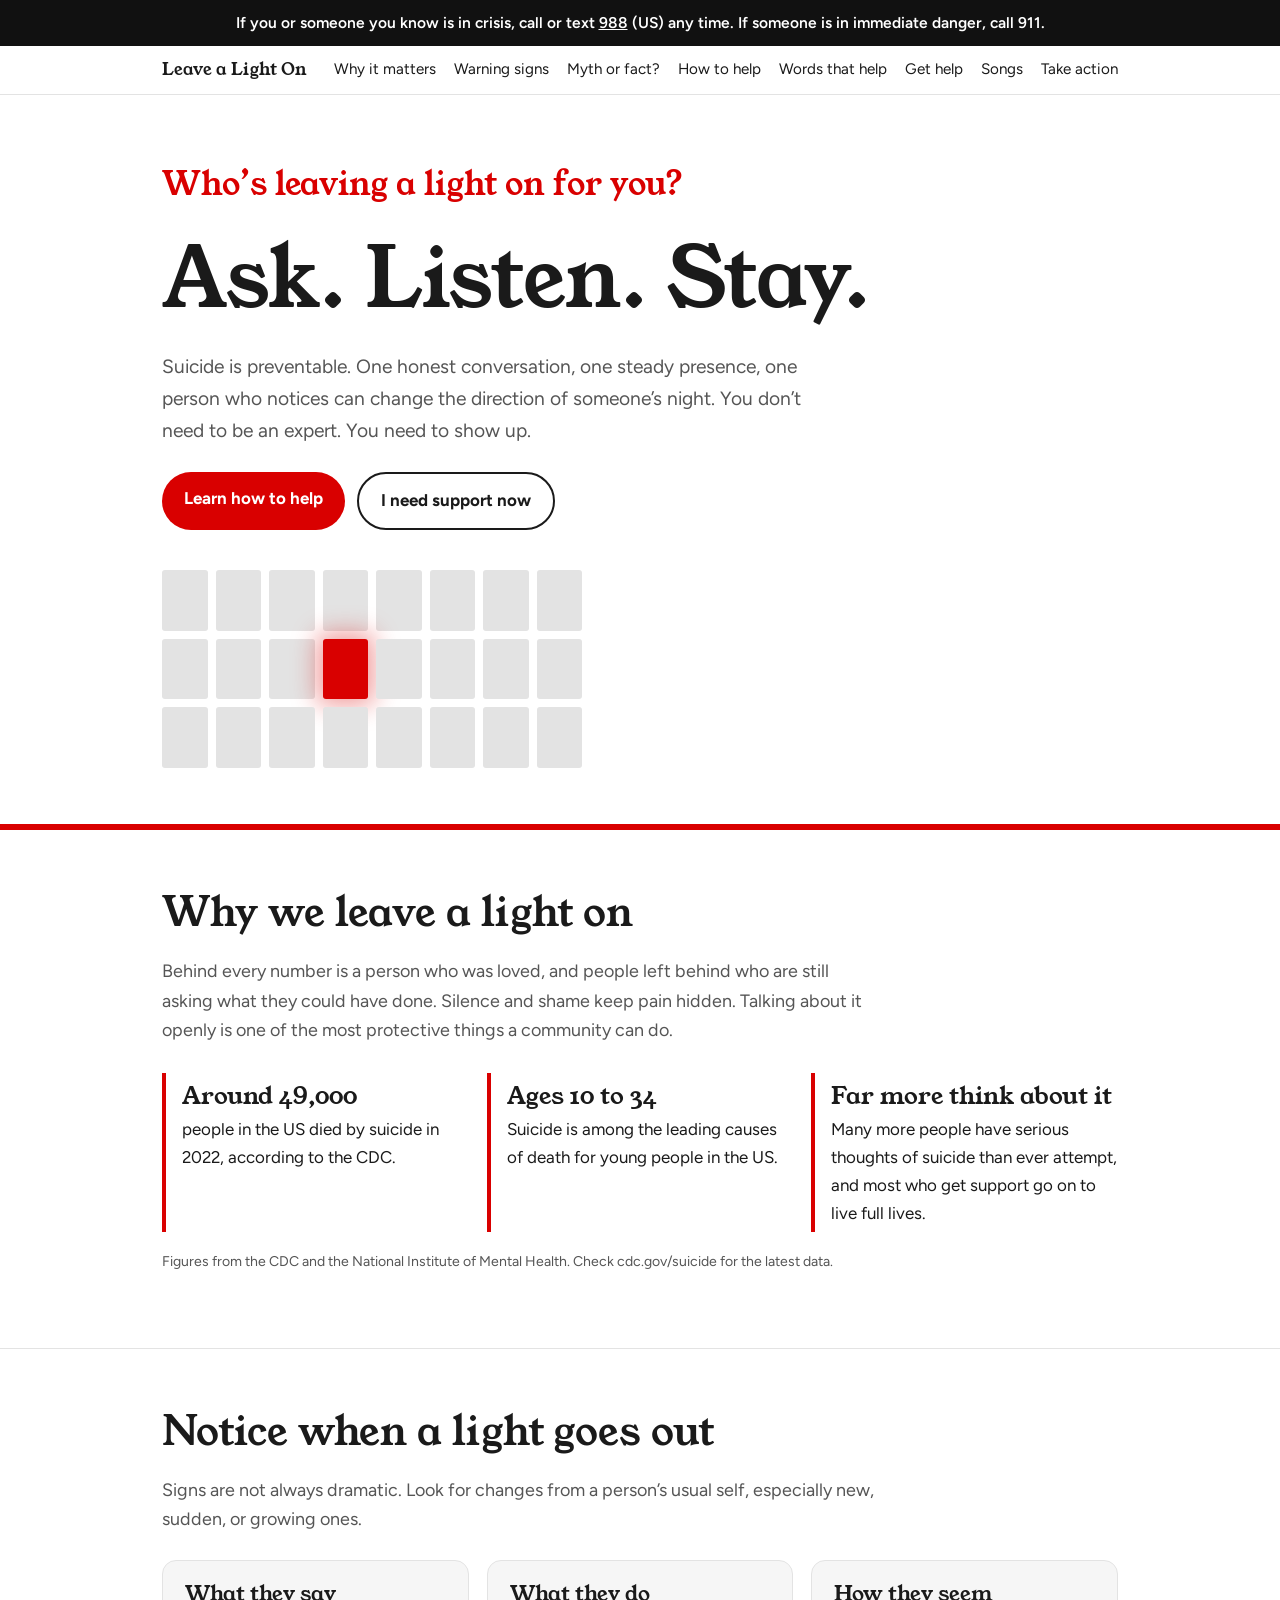
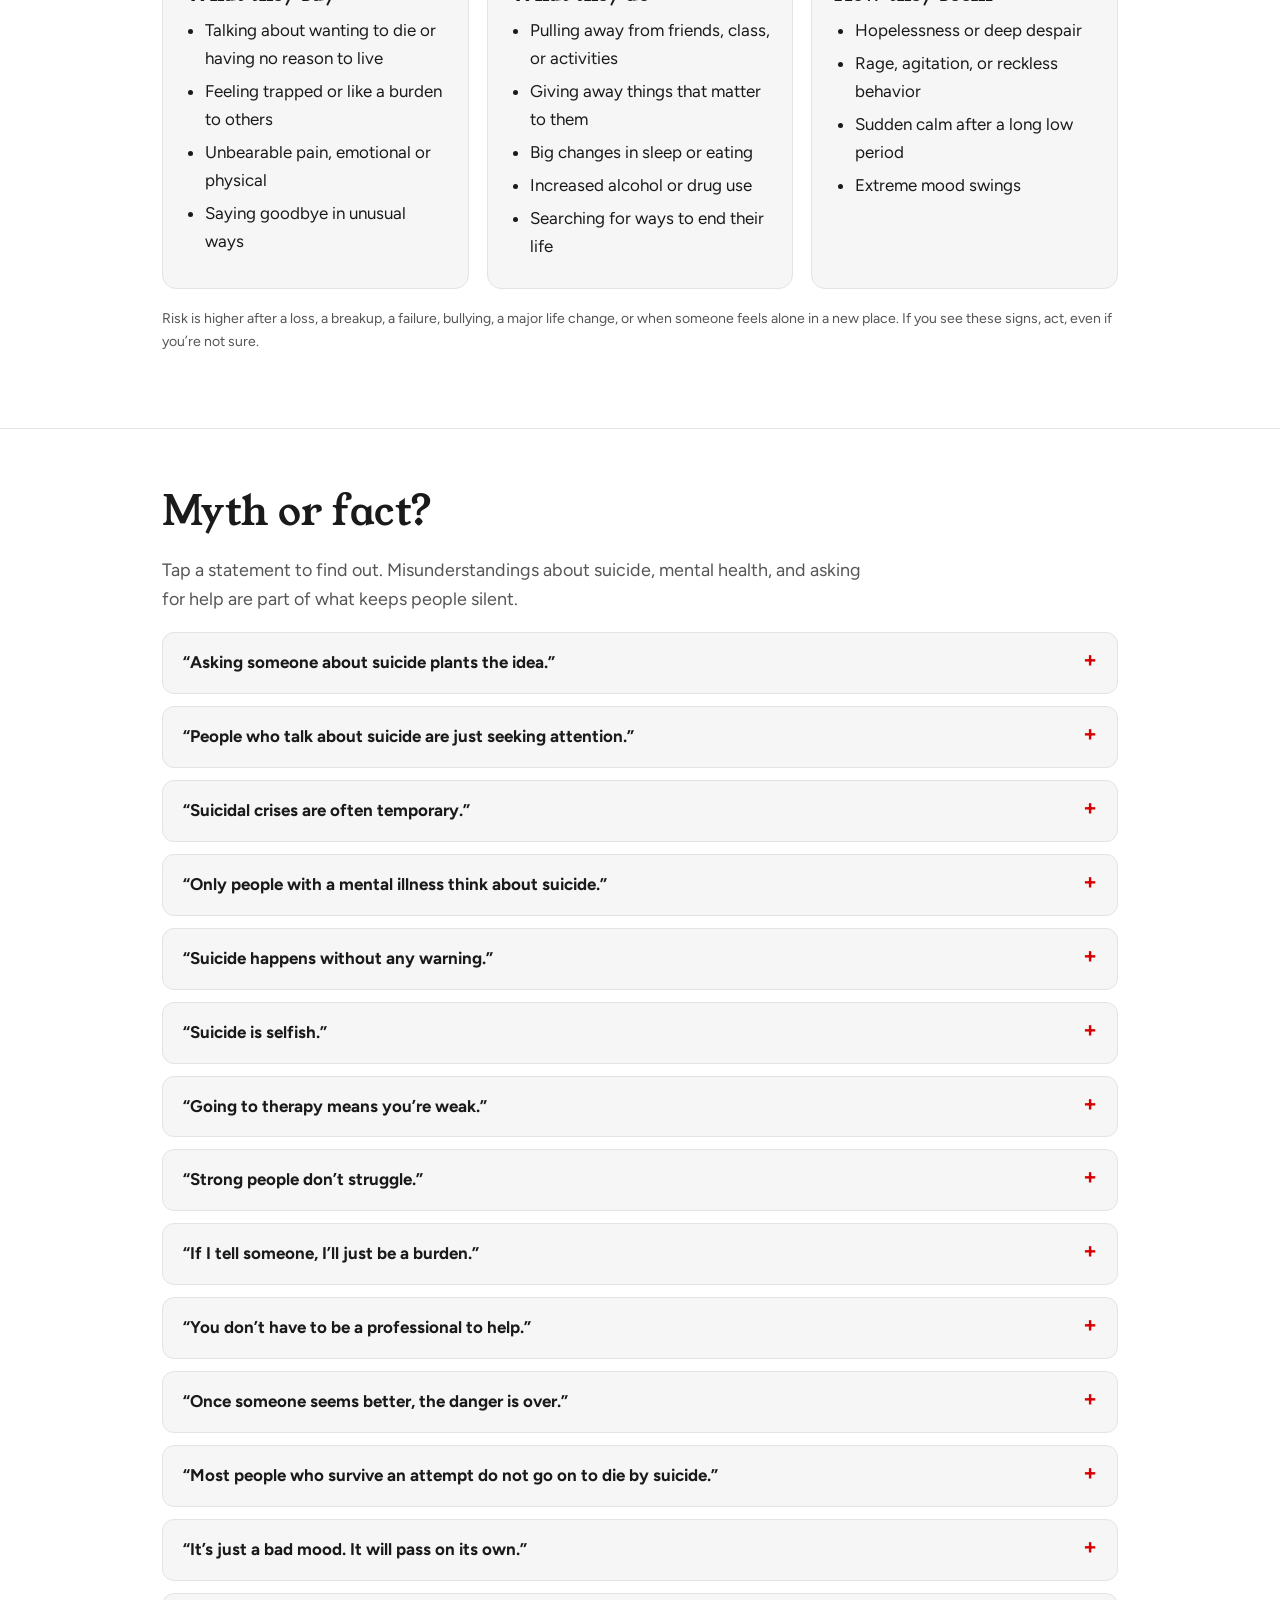
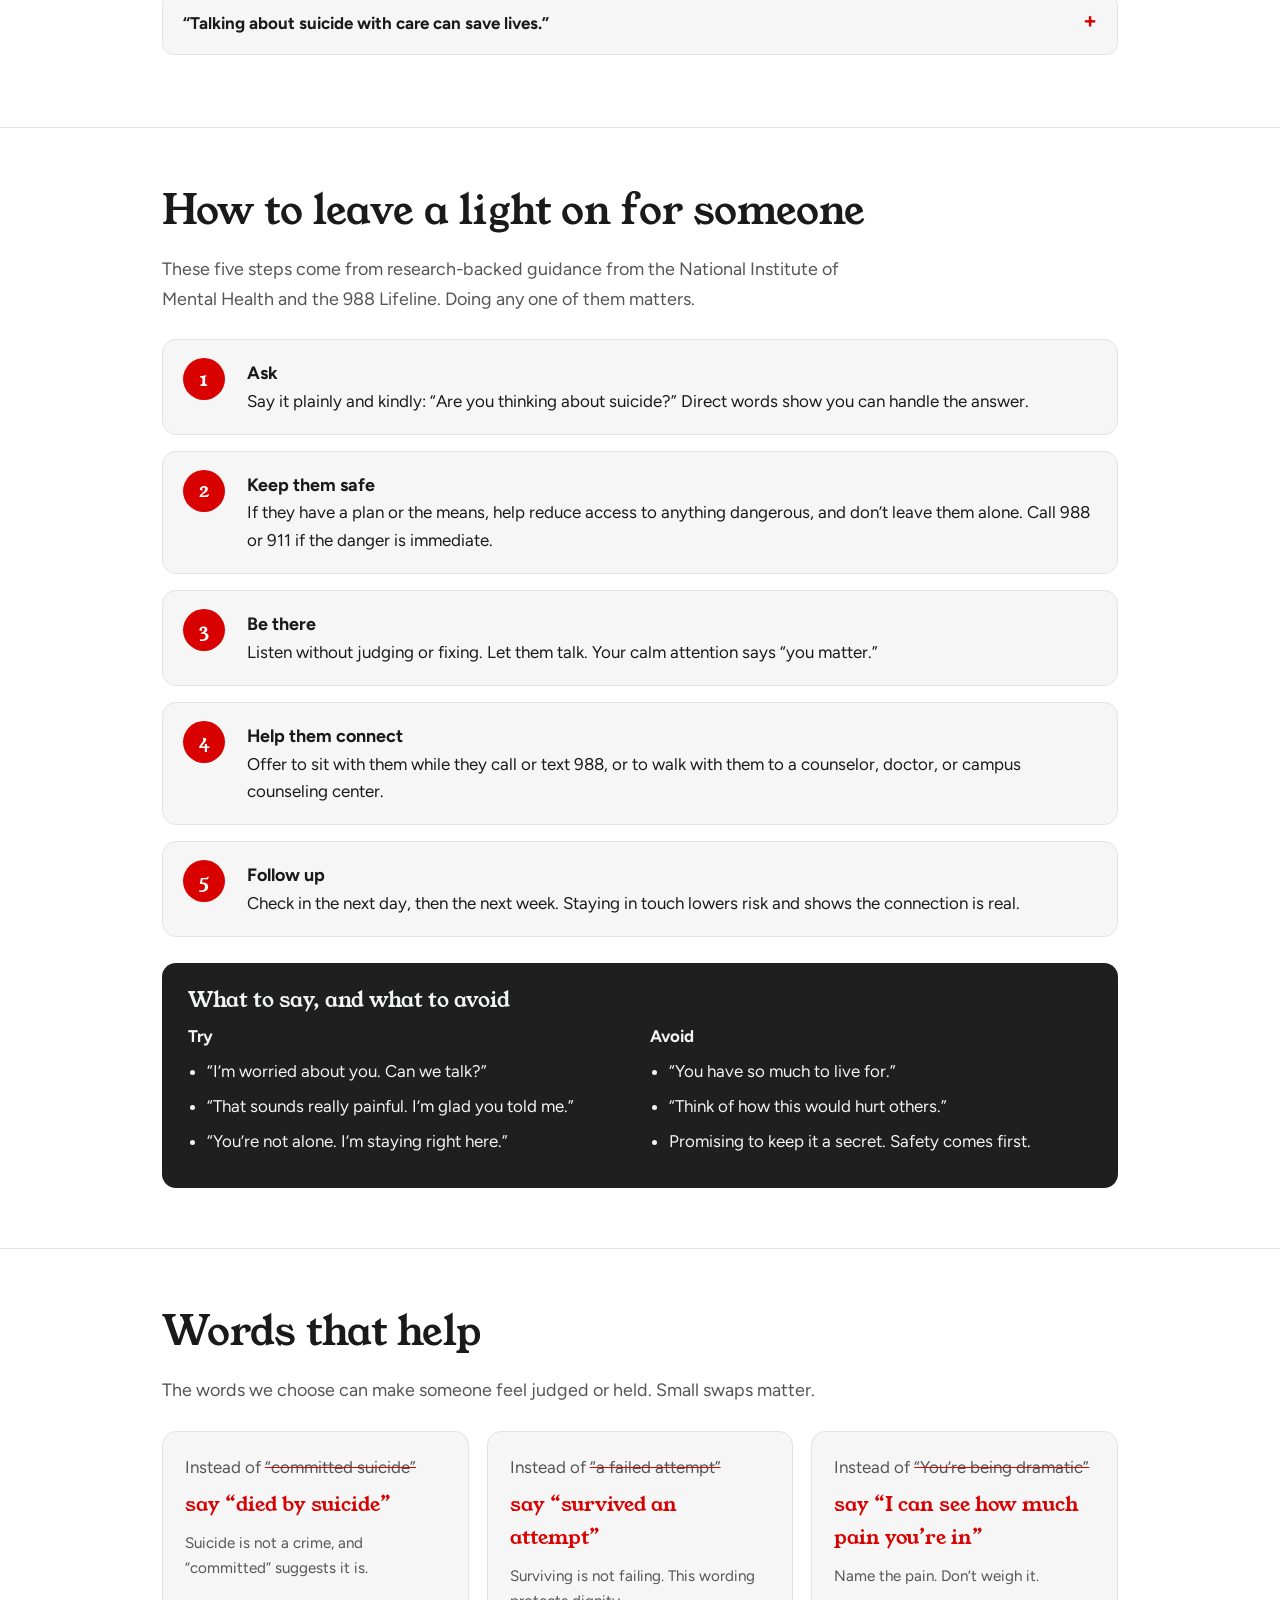
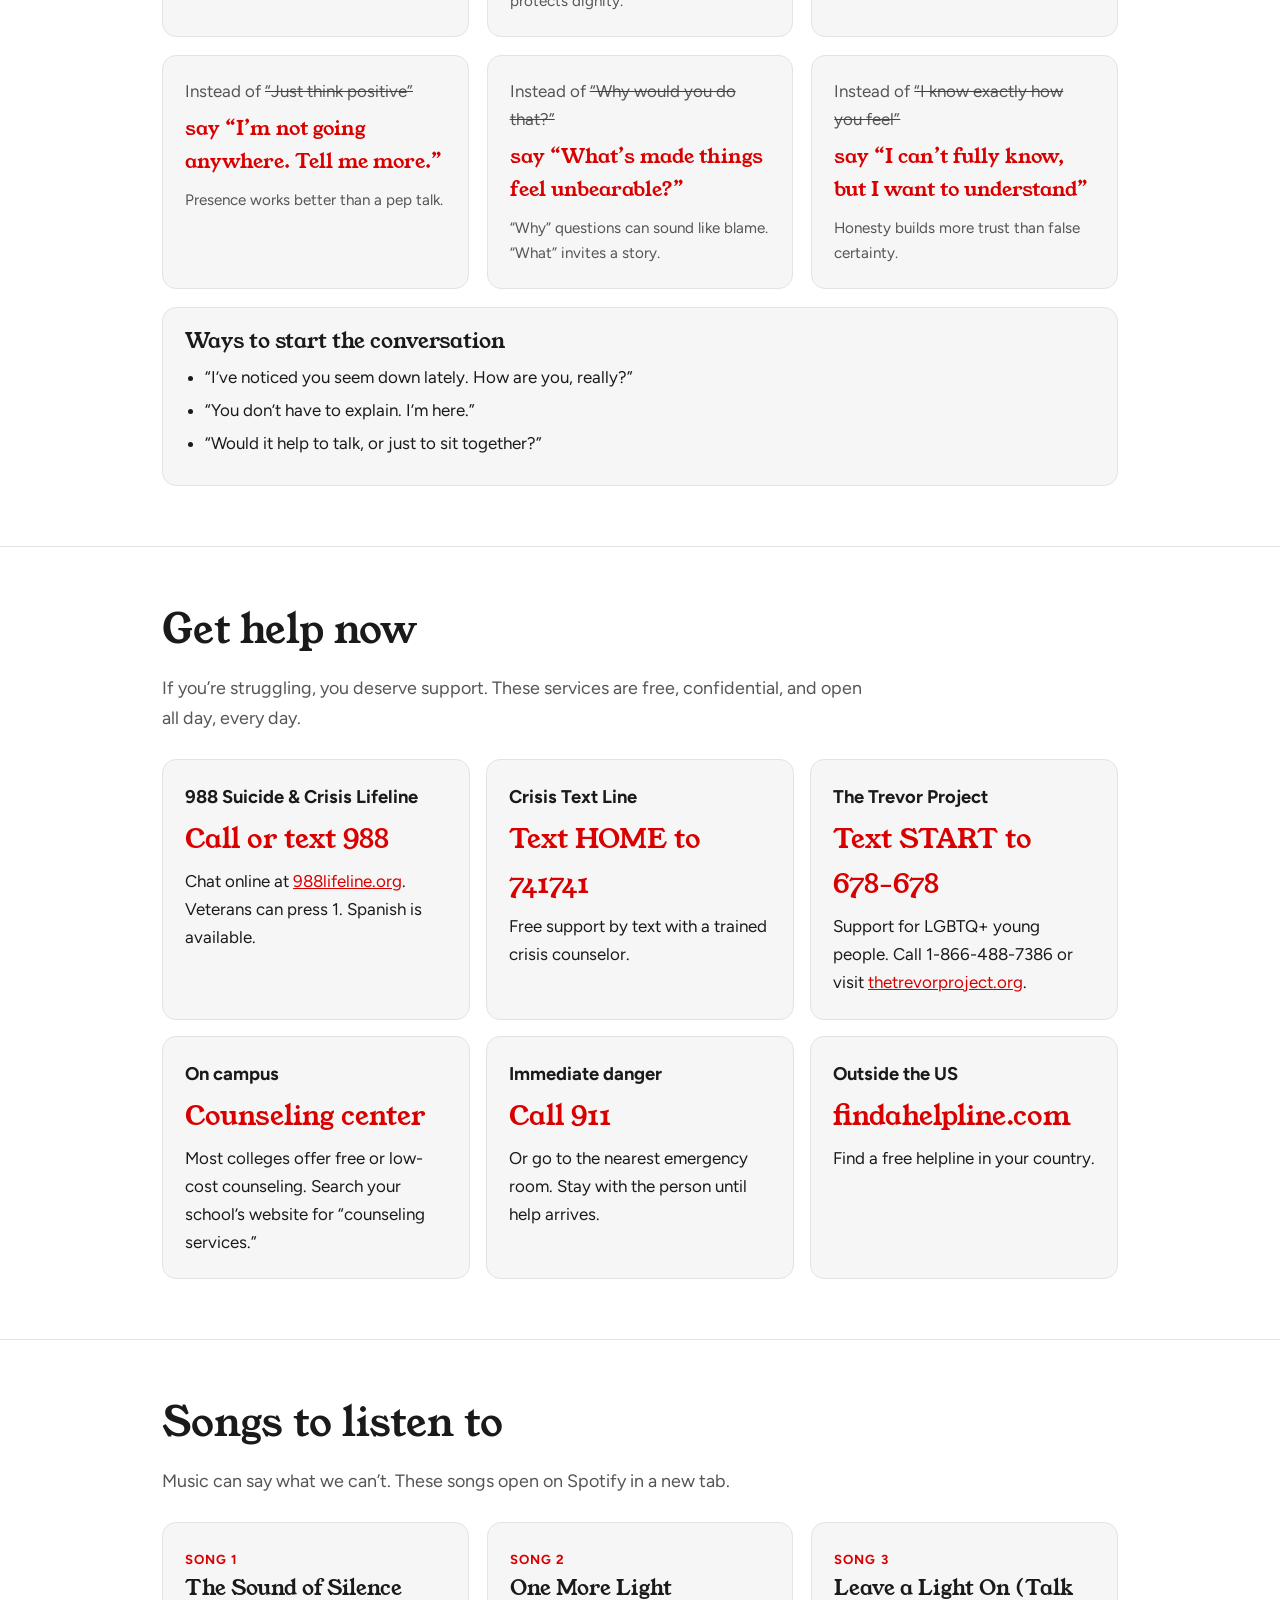
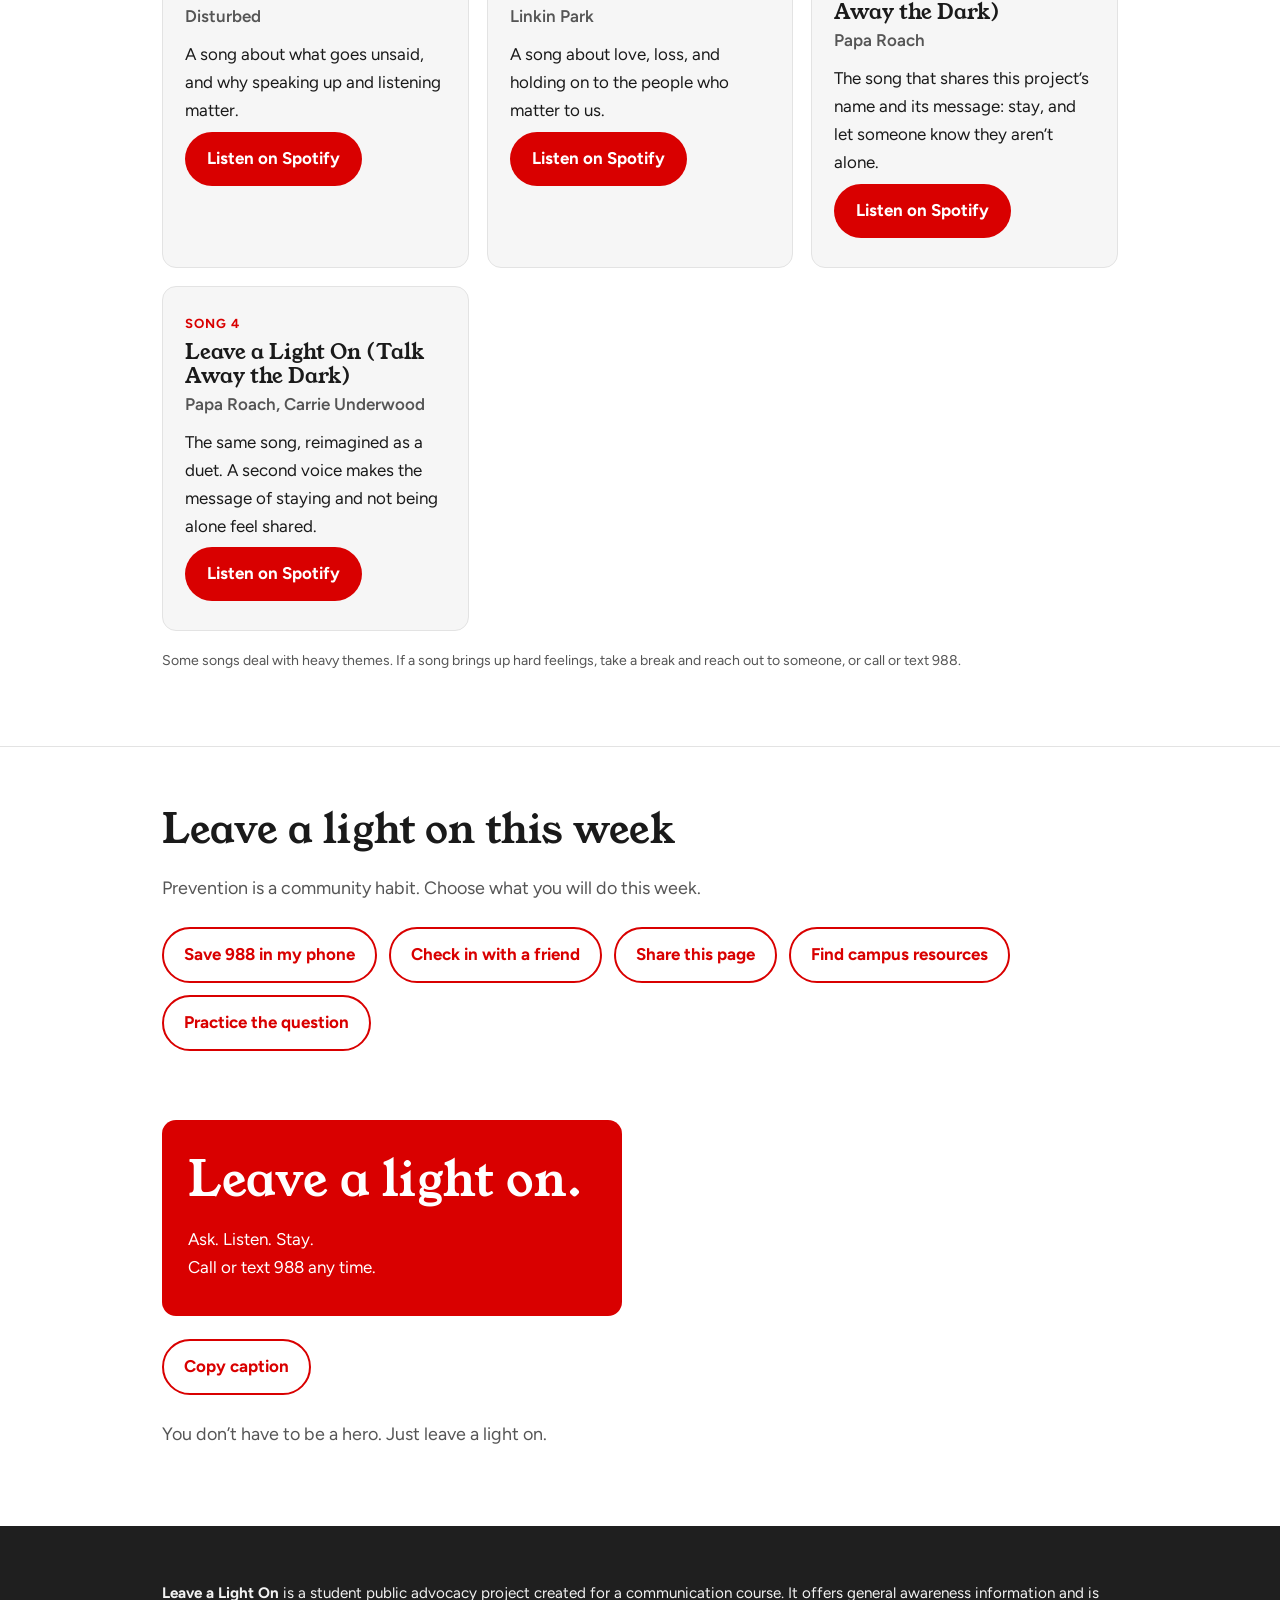
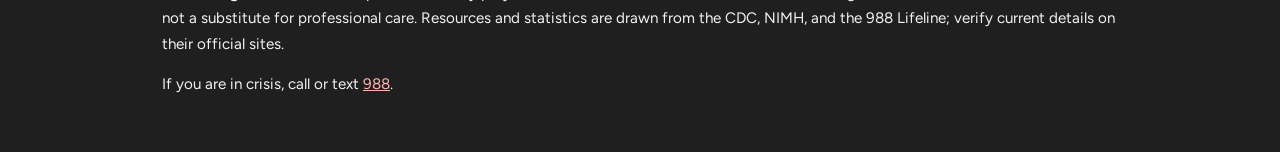
==== index.html @ 9096f7df "Rename keep-the-light-on.html to index.html" ====
<!DOCTYPE html>
<html lang="en">
<head>
<meta charset="utf-8">
<meta name="viewport" content="width=device-width, initial-scale=1, viewport-fit=cover">
<title>Leave a Light On: Suicide Prevention Awareness</title>
<link rel="stylesheet" href="https://fonts.googleapis.com/css2?family=Figtree:wght@400;600;700&family=Young+Serif&display=swap">
<style>
:root{--bg:#fff;--surface:#f6f6f6;--ink:#1a1a1a;--muted:#555;--teal:#d90000;--lamp:#d90000;--lampink:#fff;--night:#1f1f1f;--line:#e3e3e3;
box-sizing:border-box;padding-top:env(safe-area-inset-top,0px);padding-bottom:env(safe-area-inset-bottom,0px)}
@media (prefers-color-scheme:dark){:root:not([data-theme="light"]){color-scheme:dark;--bg:#151515;--surface:#222;--ink:#f5f5f5;--muted:#bbb;--teal:#ff4538;--lamp:#ff3b30;--lampink:#140000;--line:#3a3a3a;--night:#0a0a0a}}
:root[data-theme="dark"]{color-scheme:dark;--bg:#151515;--surface:#222;--ink:#f5f5f5;--muted:#bbb;--teal:#ff4538;--lamp:#ff3b30;--lampink:#140000;--line:#3a3a3a;--night:#0a0a0a}
*{box-sizing:border-box}html{scroll-behavior:smooth;scroll-padding-top:70px}
body{margin:0;background:var(--bg);color:var(--ink);font:400 1.06rem/1.65 Figtree,system-ui,sans-serif}
h1,h2,h3{font-family:"Young Serif",Georgia,serif;font-weight:400;line-height:1.15;margin:0 0 .5em}
h2{font-size:clamp(1.8rem,4vw,2.5rem)}h3{font-size:1.3rem}
a{color:var(--teal)}a:focus-visible,summary:focus-visible,button:focus-visible{outline:3px solid var(--lamp);outline-offset:3px}
.wrap{max-width:1000px;margin:0 auto;padding:0 22px}
.crisis{background:#111;color:#fff;text-align:center;padding:10px 16px;font-weight:600;font-size:.97rem}
.crisis a{color:#fff}
nav{position:sticky;top:env(safe-area-inset-top,0px);z-index:5;background:var(--bg);border-bottom:1px solid var(--line)}
nav .wrap{display:flex;gap:6px 18px;align-items:center;overflow-x:auto;padding-top:10px;padding-bottom:10px;white-space:nowrap}
nav b{font-family:"Young Serif",serif;font-weight:400;margin-right:auto}
nav a{text-decoration:none;color:var(--ink);font-size:.95rem}nav a:hover{color:var(--teal);text-decoration:underline}
.hero{background:var(--bg);color:var(--ink);padding:64px 0 56px;border-bottom:6px solid var(--lamp)}
.hero h1{font-size:clamp(2.6rem,9vw,5.2rem);letter-spacing:-.01em;margin-bottom:.3em}
.hero p{max-width:34em;font-size:1.2rem;color:var(--muted)}.hero p.refrain{font-family:"Young Serif",Georgia,serif;font-size:clamp(1.4rem,4vw,2rem);color:var(--teal);margin:0 0 .6em}
.btns{display:flex;flex-wrap:wrap;gap:12px;margin-top:26px}
.btn{display:inline-block;padding:13px 22px;border-radius:999px;font-weight:700;text-decoration:none;background:var(--lamp);color:var(--lampink)}
.btn.alt{background:transparent;color:var(--ink);border:2px solid var(--ink)}
.windows{display:grid;grid-template-columns:repeat(8,1fr);gap:8px;max-width:420px;margin-top:40px}
.windows i{aspect-ratio:3/4;background:var(--line);border-radius:3px}
.windows i.on{background:var(--lamp);box-shadow:0 0 26px 6px rgba(217,0,0,.4);animation:glow 3.5s ease-in-out infinite alternate}
@keyframes glow{to{box-shadow:0 0 38px 10px rgba(217,0,0,.55)}}
@media (prefers-reduced-motion:reduce){.windows i.on{animation:none}html{scroll-behavior:auto}}
section{padding:60px 0}section+section{border-top:1px solid var(--line)}
.lede{max-width:40em;color:var(--muted);font-size:1.12rem}
.stats{display:grid;grid-template-columns:repeat(auto-fit,minmax(230px,1fr));gap:18px;margin-top:28px}
.stat{border-left:4px solid var(--lamp);padding:4px 0 4px 16px}.stat strong{display:block;font-family:"Young Serif",serif;font-size:1.5rem;font-weight:400}
.src{font-size:.88rem;color:var(--muted);margin-top:18px}
.grid{display:grid;grid-template-columns:repeat(auto-fit,minmax(270px,1fr));gap:18px;margin-top:26px}
.card{background:var(--surface);border:1px solid var(--line);border-radius:14px;padding:22px}
.card ul{margin:.4em 0 0;padding-left:1.2em}.card li{margin:.3em 0}
details{background:var(--surface);border:1px solid var(--line);border-radius:12px;margin:12px 0}
summary{cursor:pointer;padding:16px 20px;font-weight:700;list-style:none;display:flex;justify-content:space-between;gap:12px}
summary::after{content:"+";font-size:1.4rem;line-height:1;color:var(--teal)}details[open] summary::after{content:"\2212"}
details>div{padding:0 20px 18px;color:var(--ink)}
.v{font-weight:700}.v.m{color:var(--teal)}.v.f{color:var(--ink);text-decoration:underline;text-decoration-color:var(--lamp);text-decoration-thickness:3px;text-underline-offset:3px}
.steps{counter-reset:s;list-style:none;padding:0;margin:26px 0 0;display:grid;gap:16px}
.steps li{counter-increment:s;display:grid;grid-template-columns:48px 1fr;gap:16px;background:var(--surface);border:1px solid var(--line);border-radius:14px;padding:18px 20px}
.steps li::before{content:counter(s);width:42px;height:42px;border-radius:50%;background:var(--lamp);color:var(--lampink);display:grid;place-items:center;font-family:"Young Serif",serif;font-size:1.2rem}
.steps b{display:block;font-size:1.12rem}
.say{background:var(--night);color:#f2f5f3;border-radius:14px;padding:26px;margin-top:26px}
.say h3{color:#f2f5f3}.say .cols{display:grid;grid-template-columns:repeat(auto-fit,minmax(250px,1fr));gap:20px}
.say ul{padding-left:1.1em;margin:0}.say li{margin:.4em 0}
.res{display:grid;grid-template-columns:repeat(auto-fit,minmax(260px,1fr));gap:16px;margin-top:26px}
.res .card b{font-size:1.15rem}
.big{font-family:"Young Serif",serif;font-size:1.7rem;color:var(--teal);display:block;margin:.2em 0}
.pledge button{font:inherit;font-weight:700;padding:12px 20px;border-radius:999px;border:2px solid var(--teal);background:transparent;color:var(--teal);cursor:pointer;margin:6px 8px 6px 0}
.pledge button[aria-pressed="true"]{background:var(--teal);color:var(--bg)}
#pmsg{min-height:1.6em;font-weight:600;margin-top:10px}
.swap .old{display:block;color:var(--muted)}.swap .old s{text-decoration-color:var(--lamp)}.swap .new{display:block;font-family:"Young Serif",Georgia,serif;font-size:1.25rem;color:var(--teal);margin:.3em 0 .5em}.swap p{margin:0;font-size:.95rem;color:var(--muted)}
.share{background:var(--lamp);color:var(--lampink);border-radius:14px;padding:34px 26px;max-width:460px;margin:26px 0 12px}.share .sq{font-family:"Young Serif",Georgia,serif;font-size:clamp(2rem,7vw,3rem);line-height:1.1;margin:0 0 .4em}.share p{margin:0}
.song .tag{font-size:.82rem;font-weight:700;letter-spacing:.08em;text-transform:uppercase;color:var(--teal)}.song h3{margin:.2em 0 .1em}.song .by{margin:0 0 .6em;color:var(--muted);font-weight:600}.song p{margin:.4em 0}.song .more{display:inline-block;margin-top:10px;font-weight:600}
footer{background:var(--night);color:#f2f2f2;padding:40px 0;font-size:.95rem}footer a{color:#ffb3ad}
</style>
</head>
<body>
<div class="crisis" role="region" aria-label="Crisis support">If you or someone you know is in crisis, call or text <a href="tel:988">988</a> (US) any time. If someone is in immediate danger, call 911.</div>
<nav aria-label="Main"><div class="wrap"><b>Leave a Light On</b><a href="#why">Why it matters</a><a href="#signs">Warning signs</a><a href="#myths">Myth or fact?</a><a href="#help">How to help</a><a href="#words">Words that help</a><a href="#help-now">Get help</a><a href="#songs">Songs</a><a href="#act">Take action</a></div></nav>

<header class="hero"><div class="wrap">
<p class="refrain">Who’s leaving a light on for you?</p>
<h1>Ask. Listen. Stay.</h1>
<p>Suicide is preventable. One honest conversation, one steady presence, one person who notices can change the direction of someone’s night. You don’t need to be an expert. You need to show up.</p>
<div class="btns"><a class="btn" href="#help">Learn how to help</a><a class="btn alt" href="#help-now">I need support now</a></div>
<div class="windows" aria-hidden="true"><i></i><i></i><i></i><i></i><i></i><i></i><i></i><i></i><i></i><i></i><i></i><i class="on"></i><i></i><i></i><i></i><i></i><i></i><i></i><i></i><i></i><i></i><i></i><i></i><i></i></div>
</div></header>

<main>
<section id="why"><div class="wrap">
<h2>Why we leave a light on</h2>
<p class="lede">Behind every number is a person who was loved, and people left behind who are still asking what they could have done. Silence and shame keep pain hidden. Talking about it openly is one of the most protective things a community can do.</p>
<div class="stats">
<div class="stat"><strong>Around 49,000</strong>people in the US died by suicide in 2022, according to the CDC.</div>
<div class="stat"><strong>Ages 10 to 34</strong>Suicide is among the leading causes of death for young people in the US.</div>
<div class="stat"><strong>Far more think about it</strong>Many more people have serious thoughts of suicide than ever attempt, and most who get support go on to live full lives.</div>
</div>
<p class="src">Figures from the CDC and the National Institute of Mental Health. Check cdc.gov/suicide for the latest data.</p>
</div></section>

<section id="signs"><div class="wrap">
<h2>Notice when a light goes out</h2>
<p class="lede">Signs are not always dramatic. Look for changes from a person’s usual self, especially new, sudden, or growing ones.</p>
<div class="grid">
<div class="card"><h3>What they say</h3><ul><li>Talking about wanting to die or having no reason to live</li><li>Feeling trapped or like a burden to others</li><li>Unbearable pain, emotional or physical</li><li>Saying goodbye in unusual ways</li></ul></div>
<div class="card"><h3>What they do</h3><ul><li>Pulling away from friends, class, or activities</li><li>Giving away things that matter to them</li><li>Big changes in sleep or eating</li><li>Increased alcohol or drug use</li><li>Searching for ways to end their life</li></ul></div>
<div class="card"><h3>How they seem</h3><ul><li>Hopelessness or deep despair</li><li>Rage, agitation, or reckless behavior</li><li>Sudden calm after a long low period</li><li>Extreme mood swings</li></ul></div>
</div>
<p class="src">Risk is higher after a loss, a breakup, a failure, bullying, a major life change, or when someone feels alone in a new place. If you see these signs, act, even if you’re not sure.</p>
</div></section>

<section id="myths"><div class="wrap">
<h2>Myth or fact?</h2>
<p class="lede">Tap a statement to find out. Misunderstandings about suicide, mental health, and asking for help are part of what keeps people silent.</p>
<details><summary><span>“Asking someone about suicide plants the idea.”</span></summary><div><b class="v m">Myth:</b> Research shows asking directly does not increase risk. It often brings relief, because the person finally gets to say what they’ve been carrying.</div></details>
<details><summary><span>“People who talk about suicide are just seeking attention.”</span></summary><div><b class="v m">Myth:</b> Treat every mention as real. Someone who reaches out, even indirectly, is asking for connection. Responding is never an overreaction.</div></details>
<details><summary><span>“Suicidal crises are often temporary.”</span></summary><div><b class="v f">Fact:</b> With support, safety planning, and treatment, most people recover and find reasons to live. Getting through the worst moment matters.</div></details>
<details><summary><span>“Only people with a mental illness think about suicide.”</span></summary><div><b class="v m">Myth:</b> Mental health conditions are a major factor, but suicidal thoughts can come from overwhelming stress, grief, isolation, or pain, in anyone.</div></details>
<details><summary><span>“Suicide happens without any warning.”</span></summary><div><b class="v m">Myth:</b> Many people show warning signs in what they say, do, or how they seem, even if the signs are easy to miss. Learning them gives you a chance to act.</div></details>
<details><summary><span>“Suicide is selfish.”</span></summary><div><b class="v m">Myth:</b> People in crisis are usually in unbearable pain that narrows their thinking until they can’t see other options. Many believe others would be better off, which is a symptom of the pain, not a lack of care.</div></details>
<details><summary><span>“Going to therapy means you’re weak.”</span></summary><div><b class="v m">Myth:</b> Getting help takes courage and strength. Counseling is a skill-building tool, the same way a coach or trainer is, and millions of people use it, including many students and athletes.</div></details>
<details><summary><span>“Strong people don’t struggle.”</span></summary><div><b class="v m">Myth:</b> Anyone can hit a breaking point, whatever their age, background, or grades, or how together they look. People who seem fine often hide pain the most. Strength includes admitting you need support.</div></details>
<details><summary><span>“If I tell someone, I’ll just be a burden.”</span></summary><div><b class="v m">Myth:</b> Most people who care about you would rather know. Feeling like a burden is a common symptom of pain, not the truth. Reaching out gives others a chance to show up.</div></details>
<details><summary><span>“You don’t have to be a professional to help.”</span></summary><div><b class="v f">Fact:</b> Friends, roommates, classmates, and family are often the first to notice. Asking, listening, and helping someone connect to care are things anyone can do.</div></details>
<details><summary><span>“Once someone seems better, the danger is over.”</span></summary><div><b class="v m">Myth:</b> Risk can continue after a crisis eases, especially in the weeks after a hospital stay or an attempt. Keep checking in, even when things look calmer.</div></details>
<details><summary><span>“Most people who survive an attempt do not go on to die by suicide.”</span></summary><div><b class="v f">Fact:</b> Support, treatment, and connection in the time that follows make a real difference. Follow-up care matters, because risk can stay higher for a while.</div></details>
<details><summary><span>“It’s just a bad mood. It will pass on its own.”</span></summary><div><b class="v m">Myth:</b> A bad day passes. Depression, anxiety, or hopelessness that lasts for weeks or keeps getting worse is a health issue that responds to treatment. Don’t wait it out alone.</div></details>
<details><summary><span>“Talking about suicide with care can save lives.”</span></summary><div><b class="v f">Fact:</b> Careful, hopeful conversation protects people. What hurts is silence and stigma. We say “died by suicide,” not “committed suicide,” because suicide is not a crime.</div></details>
</div></section>

<section id="help"><div class="wrap">
<h2>How to leave a light on for someone</h2>
<p class="lede">These five steps come from research-backed guidance from the National Institute of Mental Health and the 988 Lifeline. Doing any one of them matters.</p>
<ol class="steps">
<li><div><b>Ask</b>Say it plainly and kindly: “Are you thinking about suicide?” Direct words show you can handle the answer.</div></li>
<li><div><b>Keep them safe</b>If they have a plan or the means, help reduce access to anything dangerous, and don’t leave them alone. Call 988 or 911 if the danger is immediate.</div></li>
<li><div><b>Be there</b>Listen without judging or fixing. Let them talk. Your calm attention says “you matter.”</div></li>
<li><div><b>Help them connect</b>Offer to sit with them while they call or text 988, or to walk with them to a counselor, doctor, or campus counseling center.</div></li>
<li><div><b>Follow up</b>Check in the next day, then the next week. Staying in touch lowers risk and shows the connection is real.</div></li>
</ol>
<div class="say"><h3>What to say, and what to avoid</h3><div class="cols">
<div><b>Try</b><ul><li>“I’m worried about you. Can we talk?”</li><li>“That sounds really painful. I’m glad you told me.”</li><li>“You’re not alone. I’m staying right here.”</li></ul></div>
<div><b>Avoid</b><ul><li>“You have so much to live for.”</li><li>“Think of how this would hurt others.”</li><li>Promising to keep it a secret. Safety comes first.</li></ul></div>
</div></div>
</div></section>

<section id="words"><div class="wrap">
<h2>Words that help</h2>
<p class="lede">The words we choose can make someone feel judged or held. Small swaps matter.</p>
<div class="grid">
<div class="card swap"><span class="old">Instead of <s>“committed suicide”</s></span><span class="new">say “died by suicide”</span><p>Suicide is not a crime, and “committed” suggests it is.</p></div>
<div class="card swap"><span class="old">Instead of <s>“a failed attempt”</s></span><span class="new">say “survived an attempt”</span><p>Surviving is not failing. This wording protects dignity.</p></div>
<div class="card swap"><span class="old">Instead of <s>“You’re being dramatic”</s></span><span class="new">say “I can see how much pain you’re in”</span><p>Name the pain. Don’t weigh it.</p></div>
<div class="card swap"><span class="old">Instead of <s>“Just think positive”</s></span><span class="new">say “I’m not going anywhere. Tell me more.”</span><p>Presence works better than a pep talk.</p></div>
<div class="card swap"><span class="old">Instead of <s>“Why would you do that?”</s></span><span class="new">say “What’s made things feel unbearable?”</span><p>“Why” questions can sound like blame. “What” invites a story.</p></div>
<div class="card swap"><span class="old">Instead of <s>“I know exactly how you feel”</s></span><span class="new">say “I can’t fully know, but I want to understand”</span><p>Honesty builds more trust than false certainty.</p></div>
</div>
<div class="card" style="margin-top:18px"><h3>Ways to start the conversation</h3><ul><li>“I’ve noticed you seem down lately. How are you, really?”</li><li>“You don’t have to explain. I’m here.”</li><li>“Would it help to talk, or just to sit together?”</li></ul></div>
</div></section>

<section id="help-now"><div class="wrap">
<h2>Get help now</h2>
<p class="lede">If you’re struggling, you deserve support. These services are free, confidential, and open all day, every day.</p>
<div class="res">
<div class="card"><b>988 Suicide &amp; Crisis Lifeline</b><span class="big">Call or text 988</span>Chat online at <a href="https://988lifeline.org">988lifeline.org</a>. Veterans can press 1. Spanish is available.</div>
<div class="card"><b>Crisis Text Line</b><span class="big">Text HOME to 741741</span>Free support by text with a trained crisis counselor.</div>
<div class="card"><b>The Trevor Project</b><span class="big">Text START to 678-678</span>Support for LGBTQ+ young people. Call 1-866-488-7386 or visit <a href="https://thetrevorproject.org">thetrevorproject.org</a>.</div>
<div class="card"><b>On campus</b><span class="big">Counseling center</span>Most colleges offer free or low-cost counseling. Search your school’s website for “counseling services.”</div>
<div class="card"><b>Immediate danger</b><span class="big">Call 911</span>Or go to the nearest emergency room. Stay with the person until help arrives.</div>
<div class="card"><b>Outside the US</b><span class="big">findahelpline.com</span>Find a free helpline in your country.</div>
</div>
</div></section>

<section id="songs"><div class="wrap">
<h2>Songs to listen to</h2>
<p class="lede">Music can say what we can’t. These songs open on Spotify in a new tab.</p>
<div class="grid">
<div class="card song"><span class="tag">Song 1</span><h3>The Sound of Silence</h3><p class="by">Disturbed</p><p>A song about what goes unsaid, and why speaking up and listening matter.</p><p><a class="btn" href="https://open.spotify.com/track/1Cj2vqUwlJVG27gJrun92y" target="_blank" rel="noopener">Listen on Spotify</a></p></div>
<div class="card song"><span class="tag">Song 2</span><h3>One More Light</h3><p class="by">Linkin Park</p><p>A song about love, loss, and holding on to the people who matter to us.</p><p><a class="btn" href="https://open.spotify.com/track/3xXBsjrbG1xQIm1xv1cKOt" target="_blank" rel="noopener">Listen on Spotify</a></p></div>
<div class="card song"><span class="tag">Song 3</span><h3>Leave a Light On (Talk Away the Dark)</h3><p class="by">Papa Roach</p><p>The song that shares this project’s name and its message: stay, and let someone know they aren’t alone.</p><p><a class="btn" href="https://open.spotify.com/track/0b6fNjbiW4uF0W01GAfRVg" target="_blank" rel="noopener">Listen on Spotify</a></p></div>
<div class="card song"><span class="tag">Song 4</span><h3>Leave a Light On (Talk Away the Dark)</h3><p class="by">Papa Roach, Carrie Underwood</p><p>The same song, reimagined as a duet. A second voice makes the message of staying and not being alone feel shared.</p><p><a class="btn" href="https://open.spotify.com/track/05N2CVEkUbEd0slHLapdER" target="_blank" rel="noopener">Listen on Spotify</a></p></div>
</div>
<p class="src">Some songs deal with heavy themes. If a song brings up hard feelings, take a break and reach out to someone, or call or text 988.</p>
</div></section>

<section id="act" class="pledge"><div class="wrap">
<h2>Leave a light on this week</h2>
<p class="lede">Prevention is a community habit. Choose what you will do this week.</p>
<div id="pbtns">
<button type="button" aria-pressed="false" data-m="Save 988 in your phone now. You may be the person who needs it for someone else.">Save 988 in my phone</button>
<button type="button" aria-pressed="false" data-m="Text one person today: “Thinking of you. How are you really doing?”">Check in with a friend</button>
<button type="button" aria-pressed="false" data-m="Send this site to a group chat, a roommate, or a class. Every share widens the circle.">Share this page</button>
<button type="button" aria-pressed="false" data-m="Look up your campus counseling center and bookmark it, for you or for someone else.">Find campus resources</button>
<button type="button" aria-pressed="false" data-m="Practice the words: “Are you thinking about suicide?” Say them aloud once so they come easier.">Practice the question</button>
</div>
<p id="pmsg" role="status" aria-live="polite"></p>
<div class="share" id="sharecard"><p class="sq">Leave a light on.</p><p>Ask. Listen. Stay.<br>Call or text 988 any time.</p></div>
<p><button type="button" id="copycap">Copy caption</button><button type="button" id="shareit" hidden>Share…</button></p>
<p id="cmsg" role="status" aria-live="polite"></p>
<p class="lede">You don’t have to be a hero. Just leave a light on.</p>
</div></section>
</main>

<footer><div class="wrap">
<p><b>Leave a Light On</b> is a student public advocacy project created for a communication course. It offers general awareness information and is not a substitute for professional care. Resources and statistics are drawn from the CDC, NIMH, and the 988 Lifeline; verify current details on their official sites.</p>
<p>If you are in crisis, call or text <a href="tel:988">988</a>.</p>
</div></footer>

<script>
(function(){
var msg=document.getElementById("pmsg");
document.querySelectorAll("#pbtns button").forEach(function(b){
b.addEventListener("click",function(){
var on=b.getAttribute("aria-pressed")!=="true";
b.setAttribute("aria-pressed",on?"true":"false");
msg.textContent=on?b.getAttribute("data-m"):"";
});
});
var cap="Leave a light on for someone. Ask. Listen. Stay. Call or text 988 any time. ",cm=document.getElementById("cmsg"),sb=document.getElementById("shareit");
function full(){var u="";try{u=location.href}catch(e){}return cap+u}
document.getElementById("copycap").addEventListener("click",function(){
var t=full();
function fb(){var a=document.createElement("textarea");a.value=t;document.body.appendChild(a);a.select();var ok=false;try{ok=document.execCommand("copy")}catch(e){}document.body.removeChild(a);cm.textContent=ok?"Caption copied. Paste it with a screenshot of the card.":"Copy this: "+t}
try{navigator.clipboard.writeText(t).then(function(){cm.textContent="Caption copied. Paste it with a screenshot of the card."},fb)}catch(e){fb()}
});
if(navigator.share){sb.hidden=false;sb.addEventListener("click",function(){try{navigator.share({title:"Leave a Light On",text:cap,url:location.href}).catch(function(){})}catch(e){}})}
})();
</script>
</body>
</html>
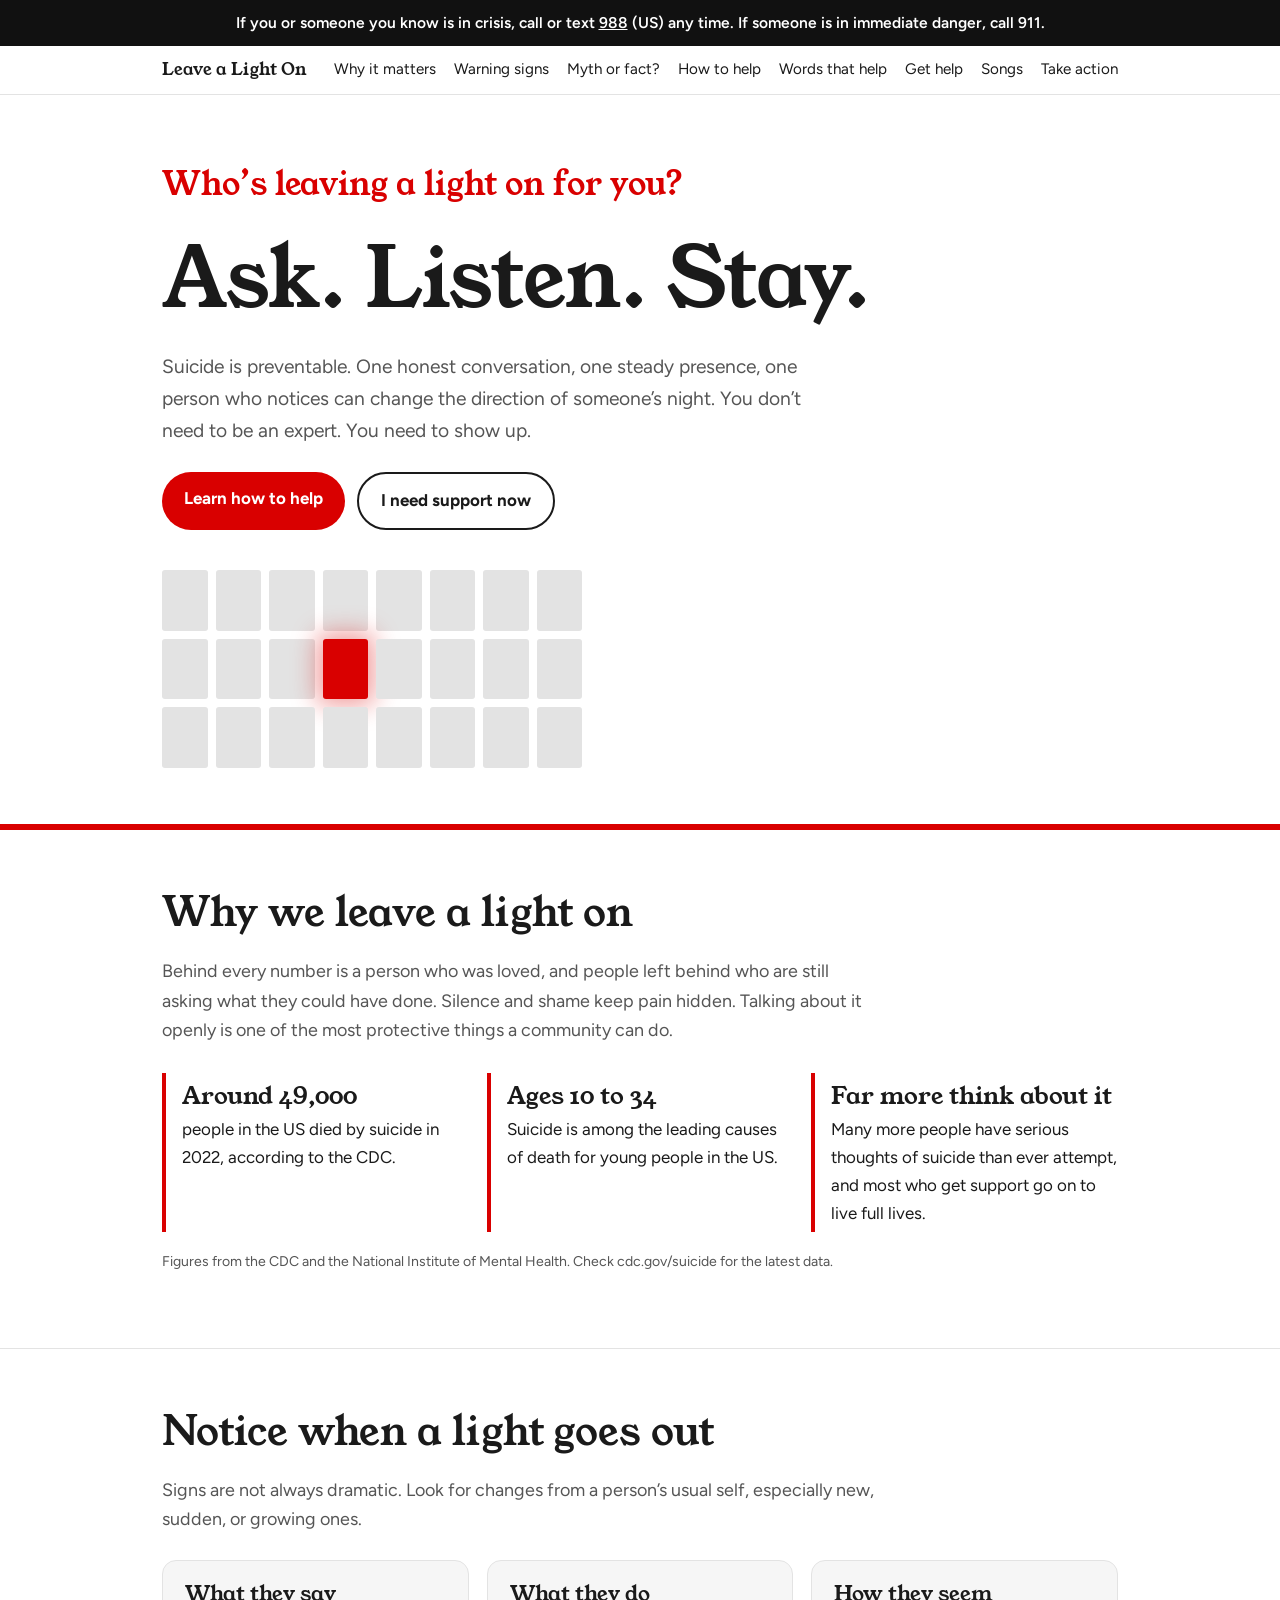
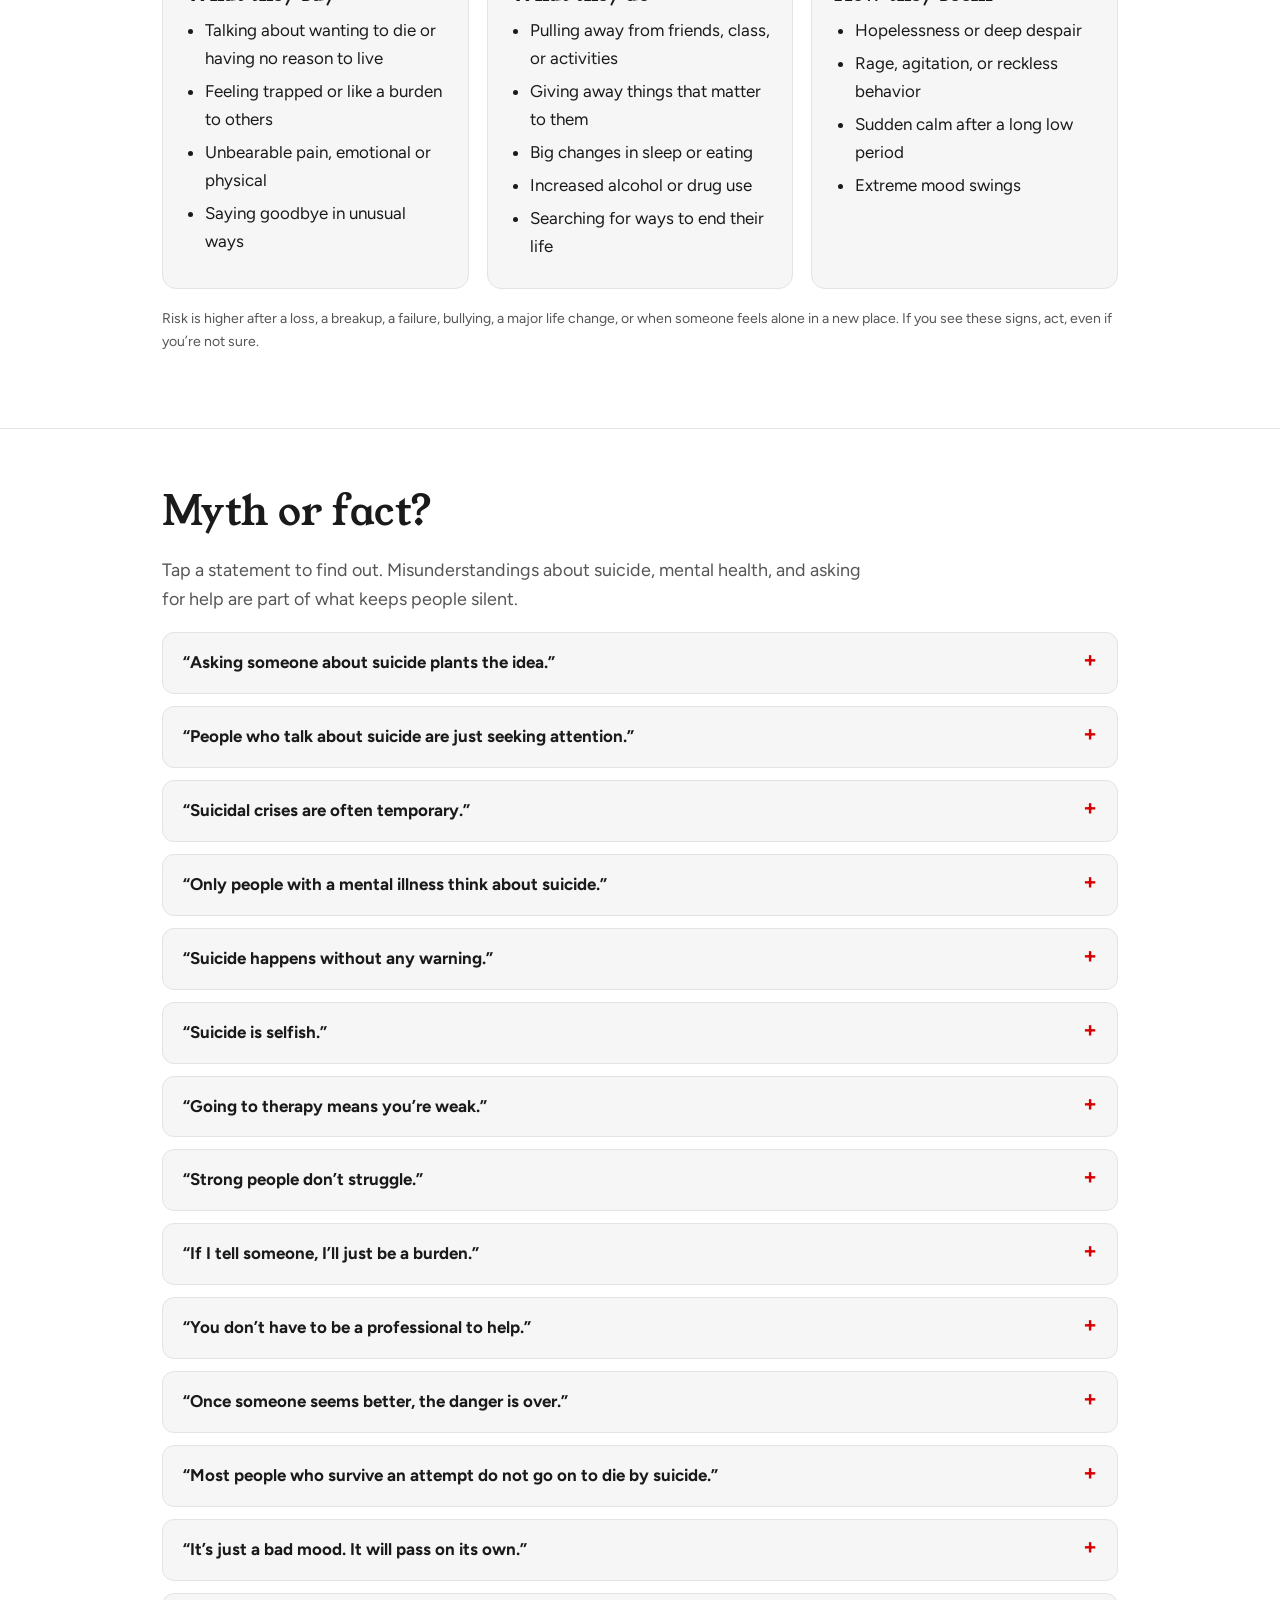
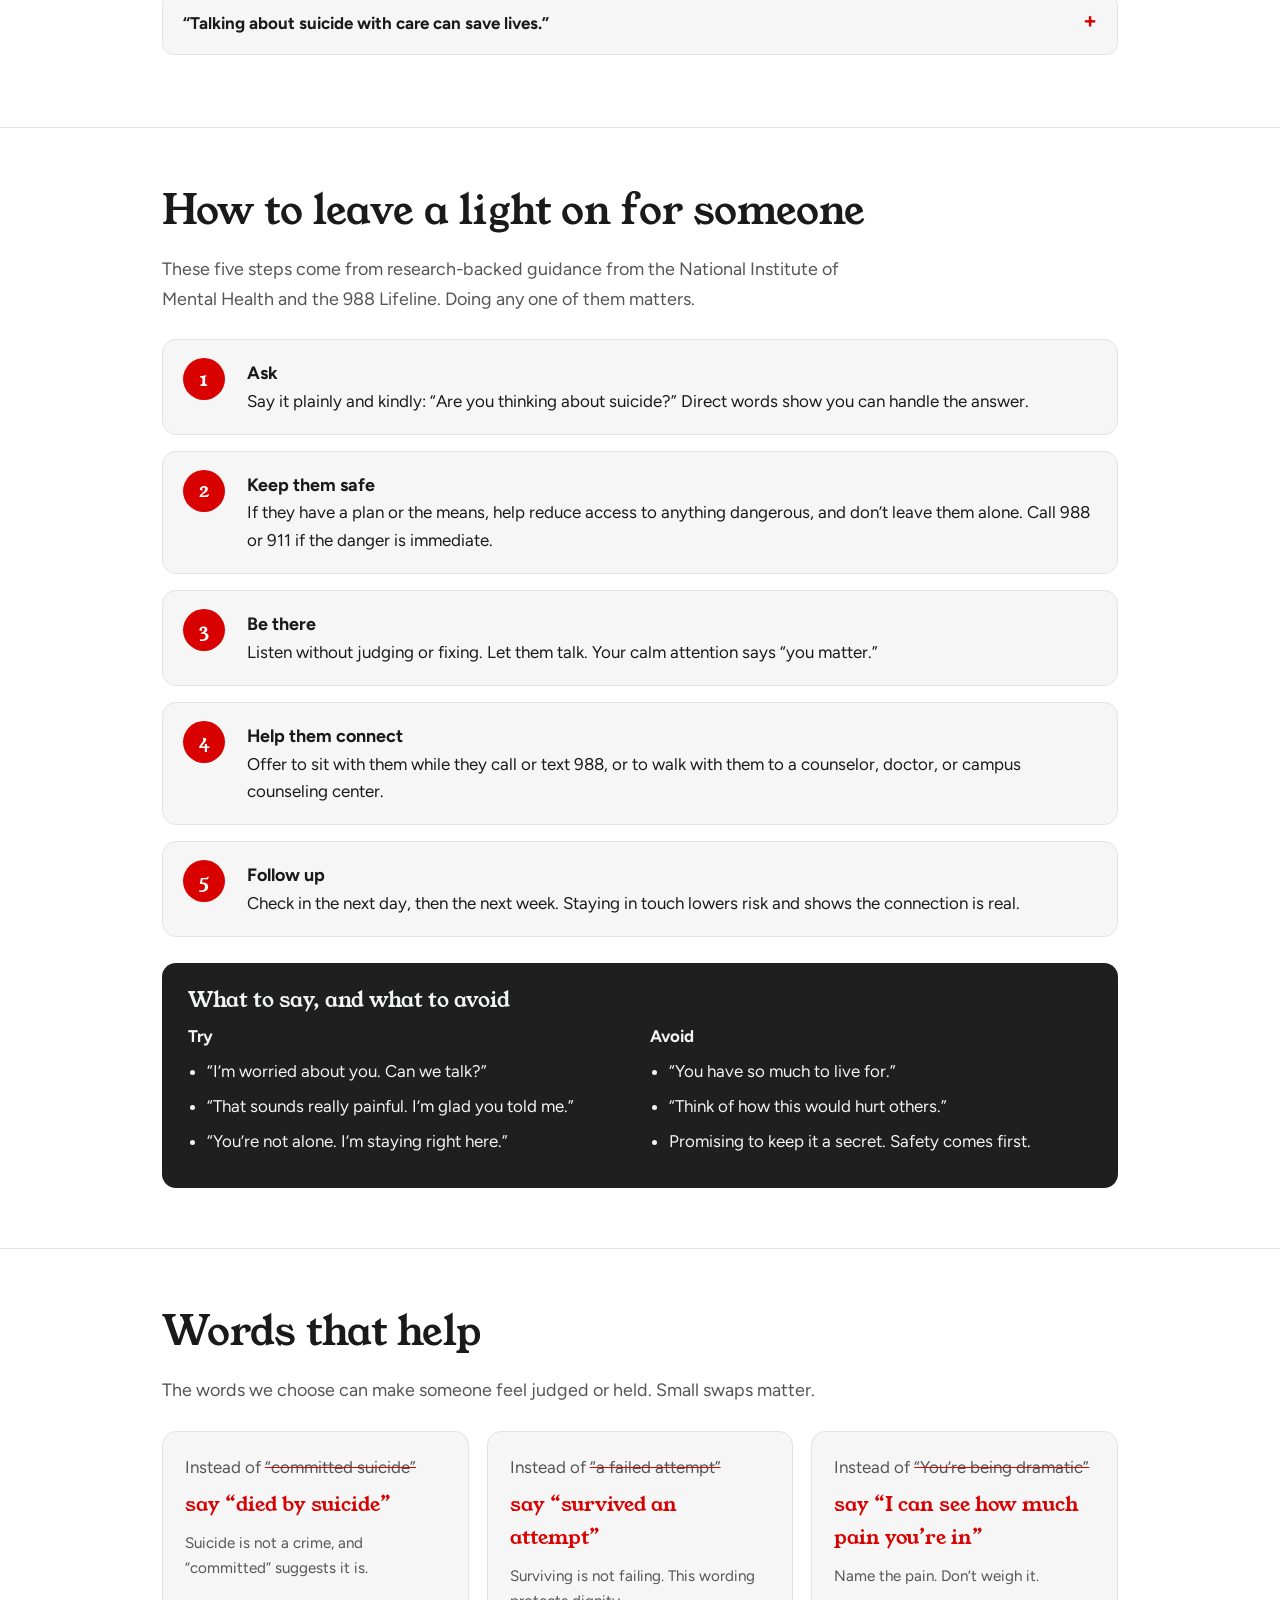
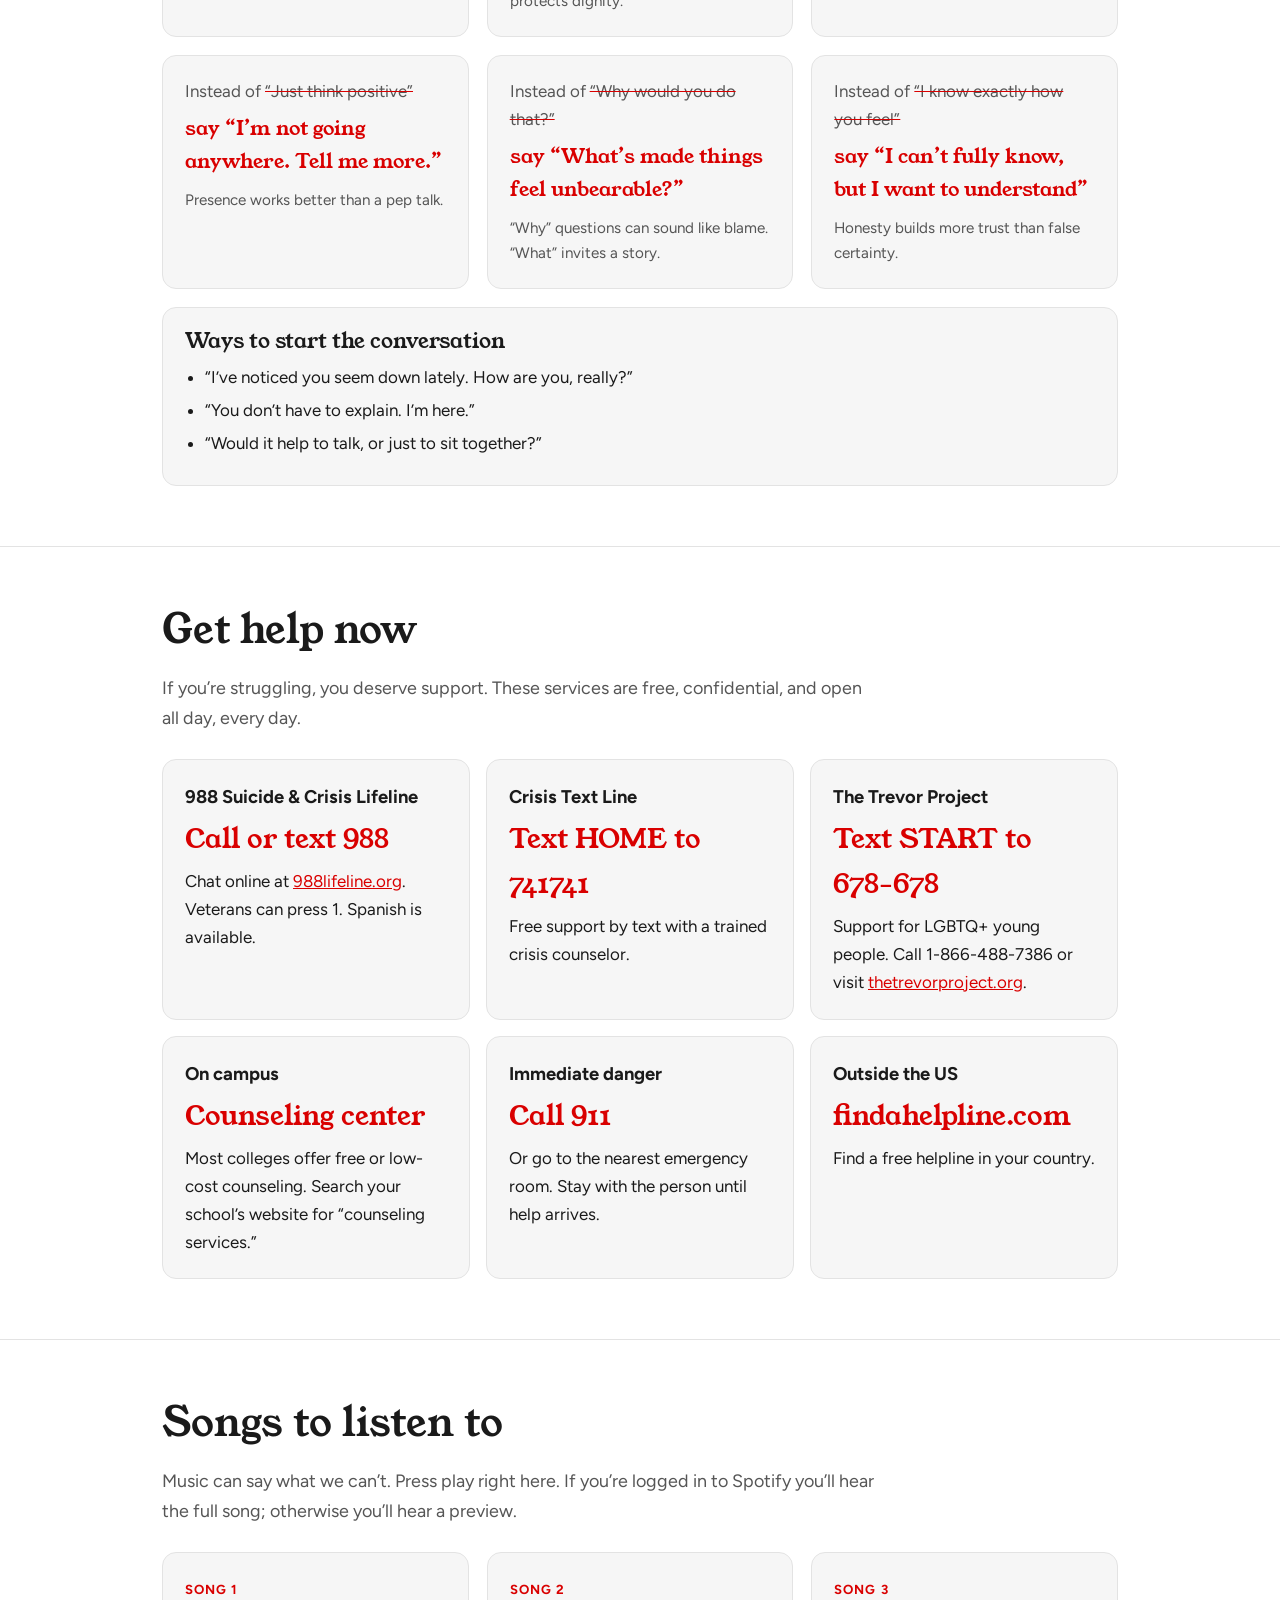
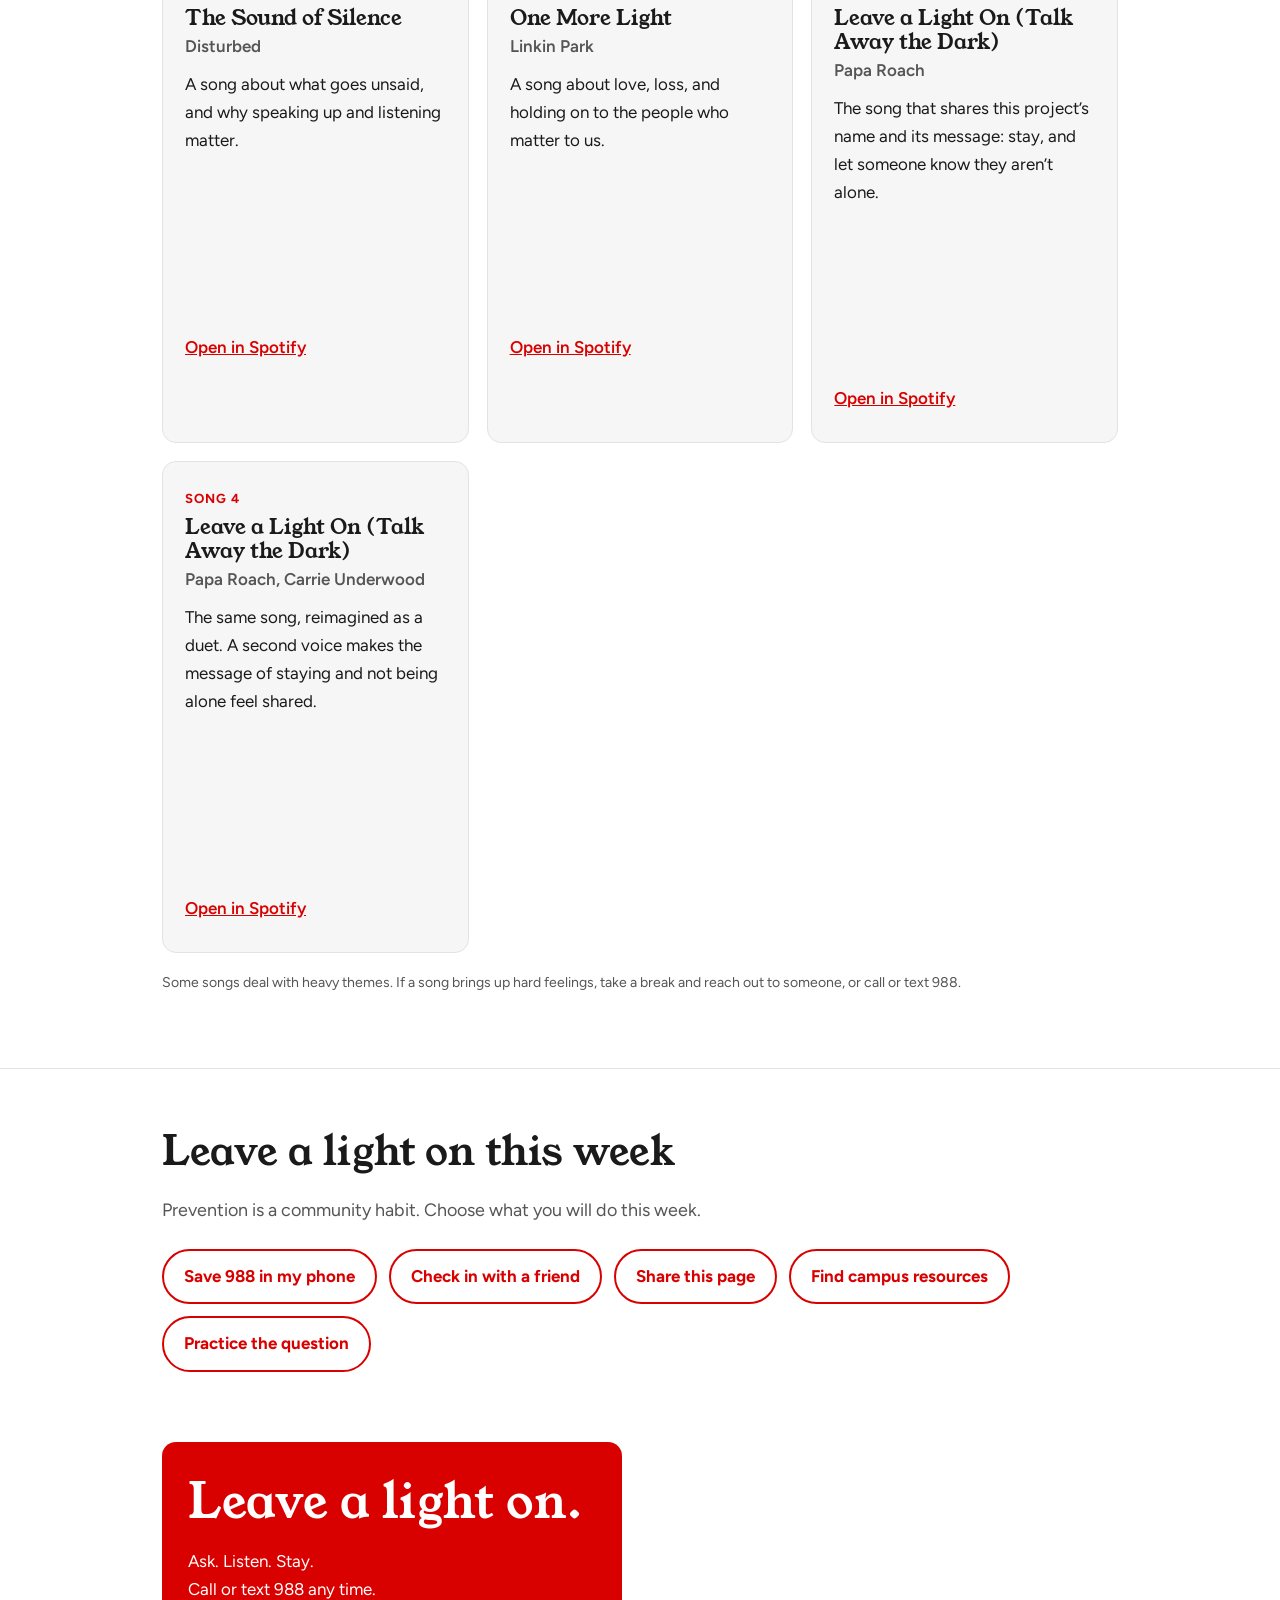
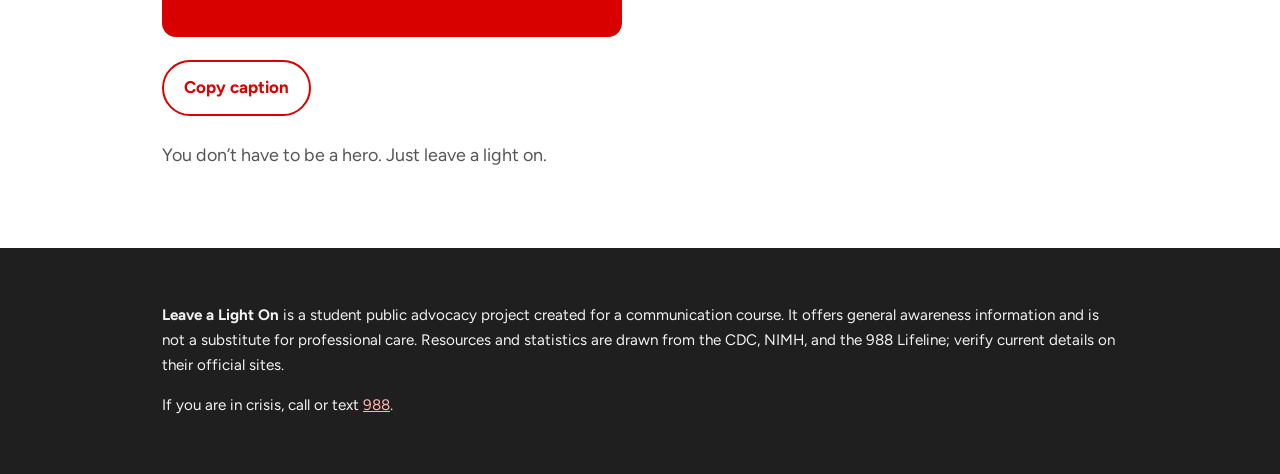
==== commit 99ed62be: "Add files via upload" ====
--- a/index.html
+++ b/index.html
@@ -61,7 +61,7 @@
 #pmsg{min-height:1.6em;font-weight:600;margin-top:10px}
 .swap .old{display:block;color:var(--muted)}.swap .old s{text-decoration-color:var(--lamp)}.swap .new{display:block;font-family:"Young Serif",Georgia,serif;font-size:1.25rem;color:var(--teal);margin:.3em 0 .5em}.swap p{margin:0;font-size:.95rem;color:var(--muted)}
 .share{background:var(--lamp);color:var(--lampink);border-radius:14px;padding:34px 26px;max-width:460px;margin:26px 0 12px}.share .sq{font-family:"Young Serif",Georgia,serif;font-size:clamp(2rem,7vw,3rem);line-height:1.1;margin:0 0 .4em}.share p{margin:0}
-.song .tag{font-size:.82rem;font-weight:700;letter-spacing:.08em;text-transform:uppercase;color:var(--teal)}.song h3{margin:.2em 0 .1em}.song .by{margin:0 0 .6em;color:var(--muted);font-weight:600}.song p{margin:.4em 0}.song .more{display:inline-block;margin-top:10px;font-weight:600}
+.song .tag{font-size:.82rem;font-weight:700;letter-spacing:.08em;text-transform:uppercase;color:var(--teal)}.song h3{margin:.2em 0 .1em}.song .by{margin:0 0 .6em;color:var(--muted);font-weight:600}.song p{margin:.4em 0}.song iframe.sp{border:0;border-radius:12px;margin-top:10px;display:block}.song .more{display:inline-block;margin-top:10px;font-weight:600}
 footer{background:var(--night);color:#f2f2f2;padding:40px 0;font-size:.95rem}footer a{color:#ffb3ad}
 </style>
 </head>
@@ -164,12 +164,12 @@
 
 <section id="songs"><div class="wrap">
 <h2>Songs to listen to</h2>
-<p class="lede">Music can say what we can’t. These songs open on Spotify in a new tab.</p>
+<p class="lede">Music can say what we can’t. Press play right here. If you’re logged in to Spotify you’ll hear the full song; otherwise you’ll hear a preview.</p>
 <div class="grid">
-<div class="card song"><span class="tag">Song 1</span><h3>The Sound of Silence</h3><p class="by">Disturbed</p><p>A song about what goes unsaid, and why speaking up and listening matter.</p><p><a class="btn" href="https://open.spotify.com/track/1Cj2vqUwlJVG27gJrun92y" target="_blank" rel="noopener">Listen on Spotify</a></p></div>
-<div class="card song"><span class="tag">Song 2</span><h3>One More Light</h3><p class="by">Linkin Park</p><p>A song about love, loss, and holding on to the people who matter to us.</p><p><a class="btn" href="https://open.spotify.com/track/3xXBsjrbG1xQIm1xv1cKOt" target="_blank" rel="noopener">Listen on Spotify</a></p></div>
-<div class="card song"><span class="tag">Song 3</span><h3>Leave a Light On (Talk Away the Dark)</h3><p class="by">Papa Roach</p><p>The song that shares this project’s name and its message: stay, and let someone know they aren’t alone.</p><p><a class="btn" href="https://open.spotify.com/track/0b6fNjbiW4uF0W01GAfRVg" target="_blank" rel="noopener">Listen on Spotify</a></p></div>
-<div class="card song"><span class="tag">Song 4</span><h3>Leave a Light On (Talk Away the Dark)</h3><p class="by">Papa Roach, Carrie Underwood</p><p>The same song, reimagined as a duet. A second voice makes the message of staying and not being alone feel shared.</p><p><a class="btn" href="https://open.spotify.com/track/05N2CVEkUbEd0slHLapdER" target="_blank" rel="noopener">Listen on Spotify</a></p></div>
+<div class="card song"><span class="tag">Song 1</span><h3>The Sound of Silence</h3><p class="by">Disturbed</p><p>A song about what goes unsaid, and why speaking up and listening matter.</p><iframe class="sp" title="Spotify player" src="https://open.spotify.com/embed/track/1Cj2vqUwlJVG27gJrun92y" width="100%" height="152" frameborder="0" loading="lazy" allow="autoplay; clipboard-write; encrypted-media; fullscreen"></iframe><p><a class="more" href="https://open.spotify.com/track/1Cj2vqUwlJVG27gJrun92y" target="_blank" rel="noopener">Open in Spotify</a></p></div>
+<div class="card song"><span class="tag">Song 2</span><h3>One More Light</h3><p class="by">Linkin Park</p><p>A song about love, loss, and holding on to the people who matter to us.</p><iframe class="sp" title="Spotify player" src="https://open.spotify.com/embed/track/3xXBsjrbG1xQIm1xv1cKOt" width="100%" height="152" frameborder="0" loading="lazy" allow="autoplay; clipboard-write; encrypted-media; fullscreen"></iframe><p><a class="more" href="https://open.spotify.com/track/3xXBsjrbG1xQIm1xv1cKOt" target="_blank" rel="noopener">Open in Spotify</a></p></div>
+<div class="card song"><span class="tag">Song 3</span><h3>Leave a Light On (Talk Away the Dark)</h3><p class="by">Papa Roach</p><p>The song that shares this project’s name and its message: stay, and let someone know they aren’t alone.</p><iframe class="sp" title="Spotify player" src="https://open.spotify.com/embed/track/0b6fNjbiW4uF0W01GAfRVg" width="100%" height="152" frameborder="0" loading="lazy" allow="autoplay; clipboard-write; encrypted-media; fullscreen"></iframe><p><a class="more" href="https://open.spotify.com/track/0b6fNjbiW4uF0W01GAfRVg" target="_blank" rel="noopener">Open in Spotify</a></p></div>
+<div class="card song"><span class="tag">Song 4</span><h3>Leave a Light On (Talk Away the Dark)</h3><p class="by">Papa Roach, Carrie Underwood</p><p>The same song, reimagined as a duet. A second voice makes the message of staying and not being alone feel shared.</p><iframe class="sp" title="Spotify player" src="https://open.spotify.com/embed/track/05N2CVEkUbEd0slHLapdER" width="100%" height="152" frameborder="0" loading="lazy" allow="autoplay; clipboard-write; encrypted-media; fullscreen"></iframe><p><a class="more" href="https://open.spotify.com/track/05N2CVEkUbEd0slHLapdER" target="_blank" rel="noopener">Open in Spotify</a></p></div>
 </div>
 <p class="src">Some songs deal with heavy themes. If a song brings up hard feelings, take a break and reach out to someone, or call or text 988.</p>
 </div></section>
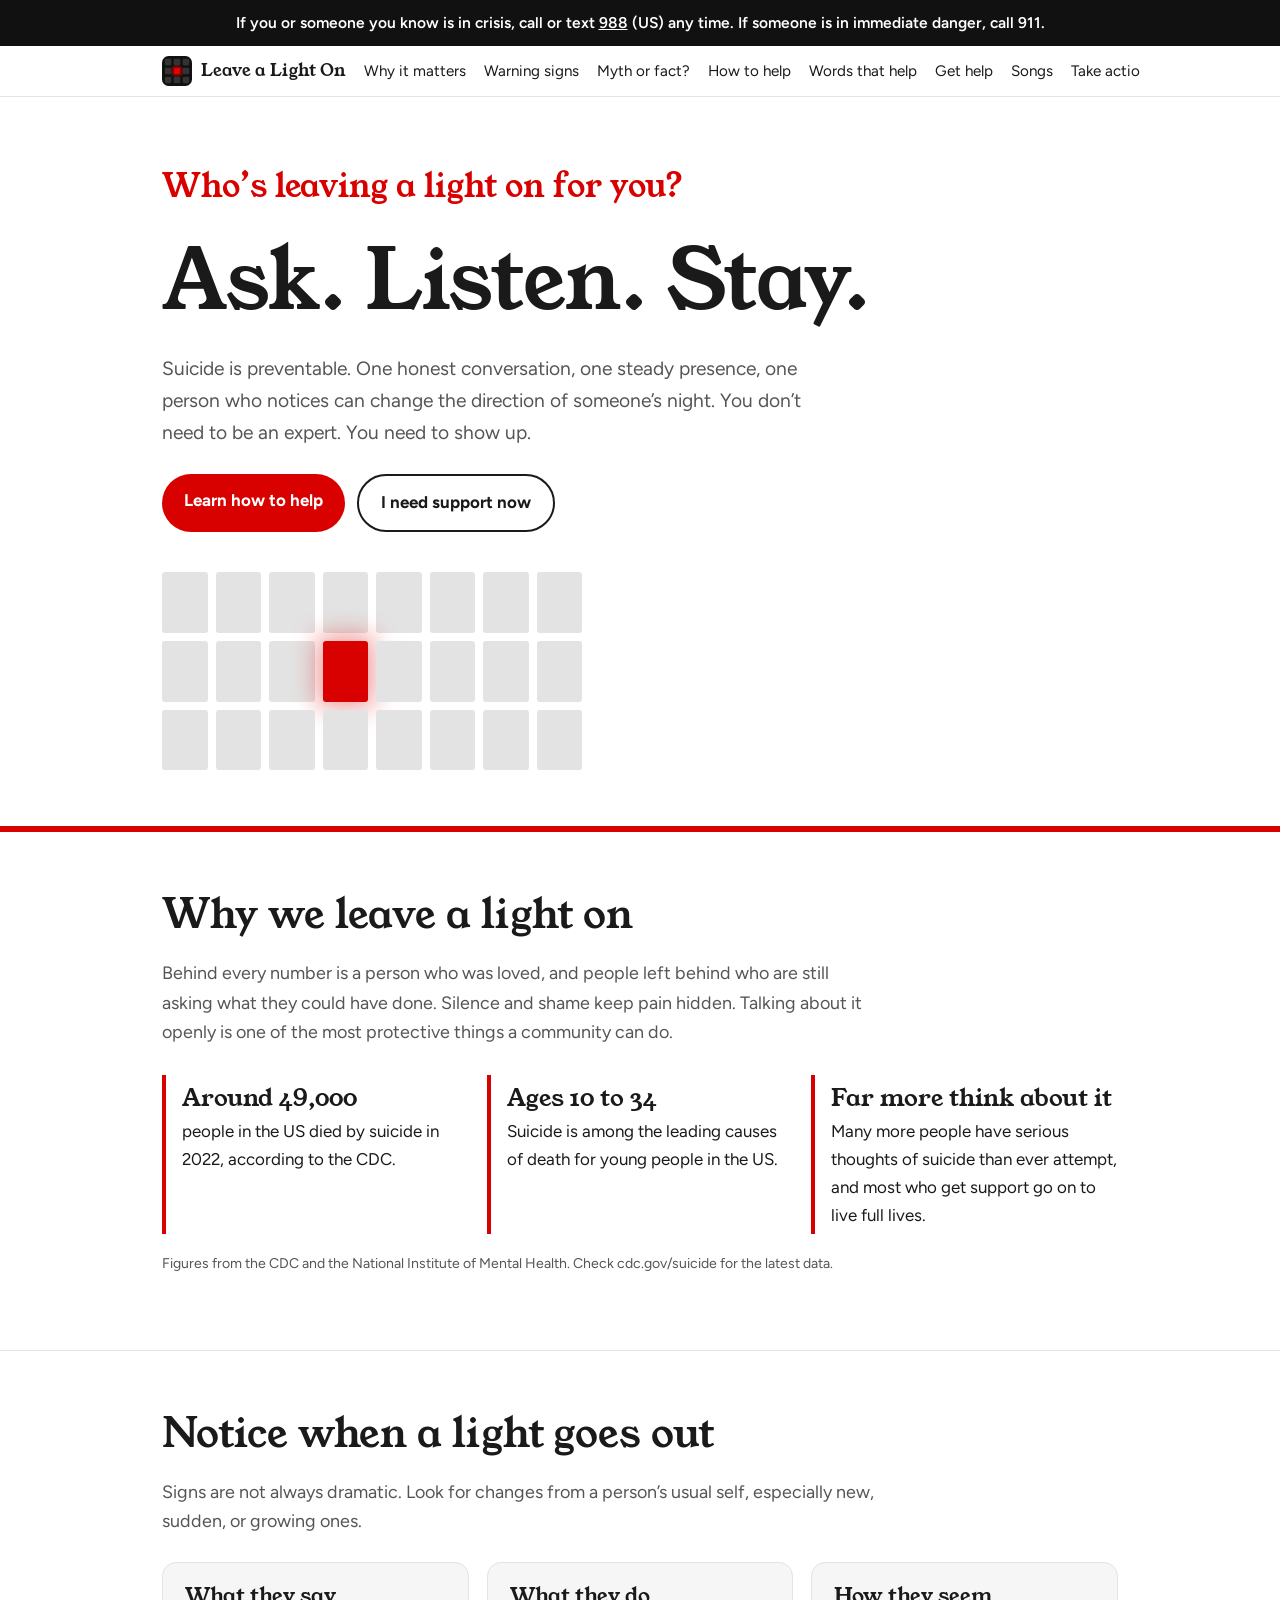
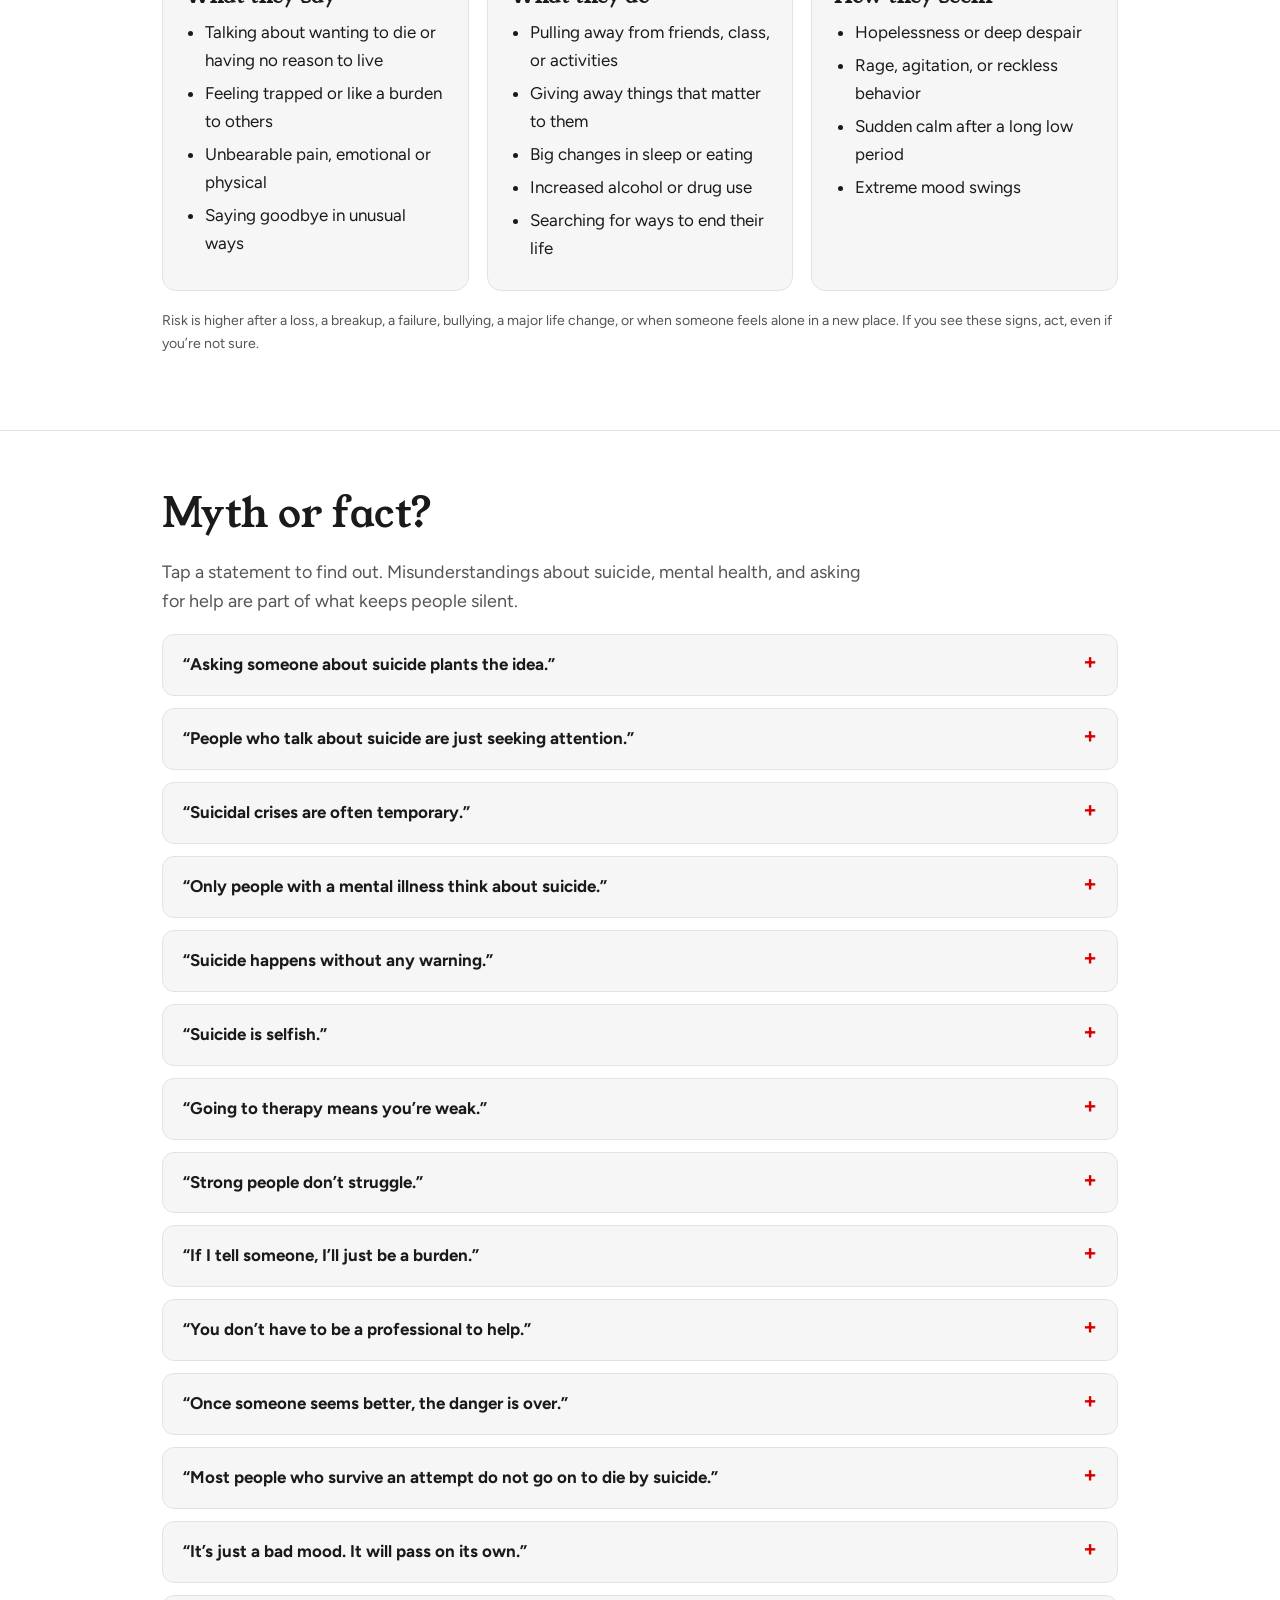
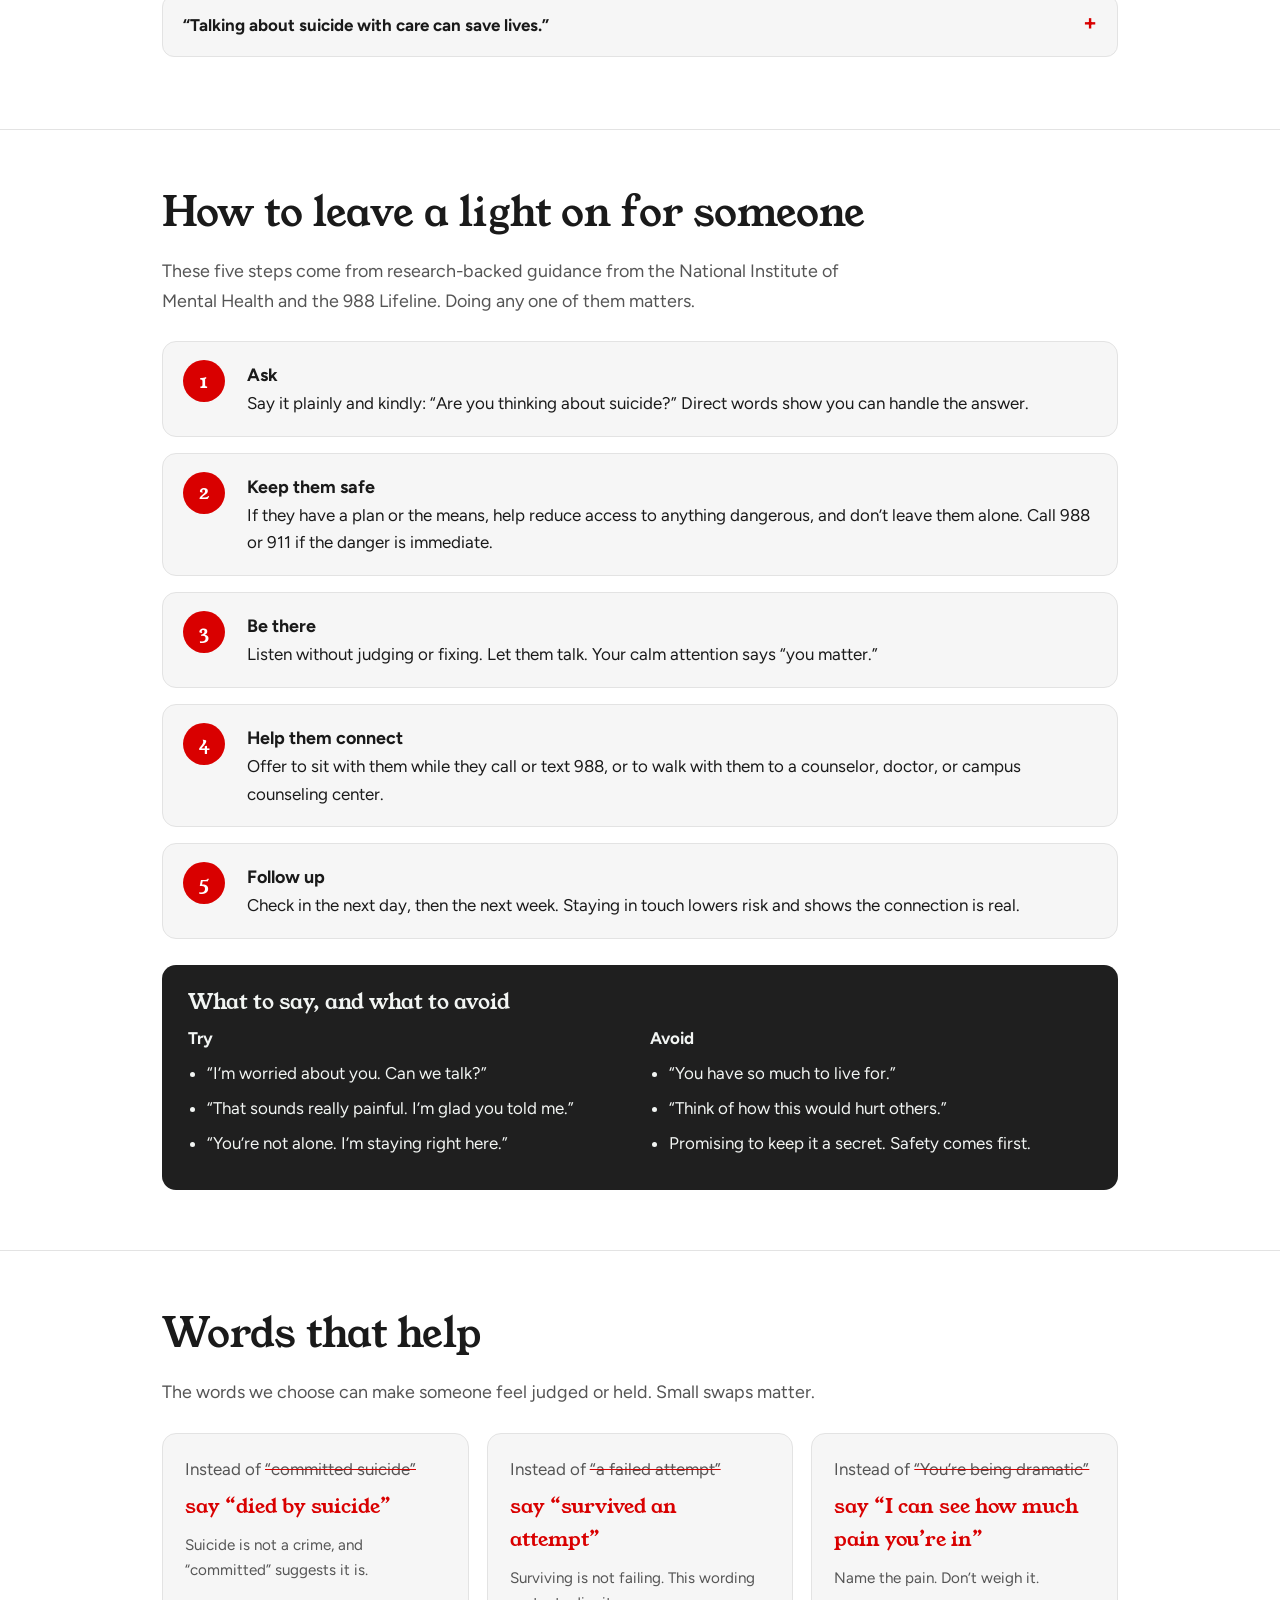
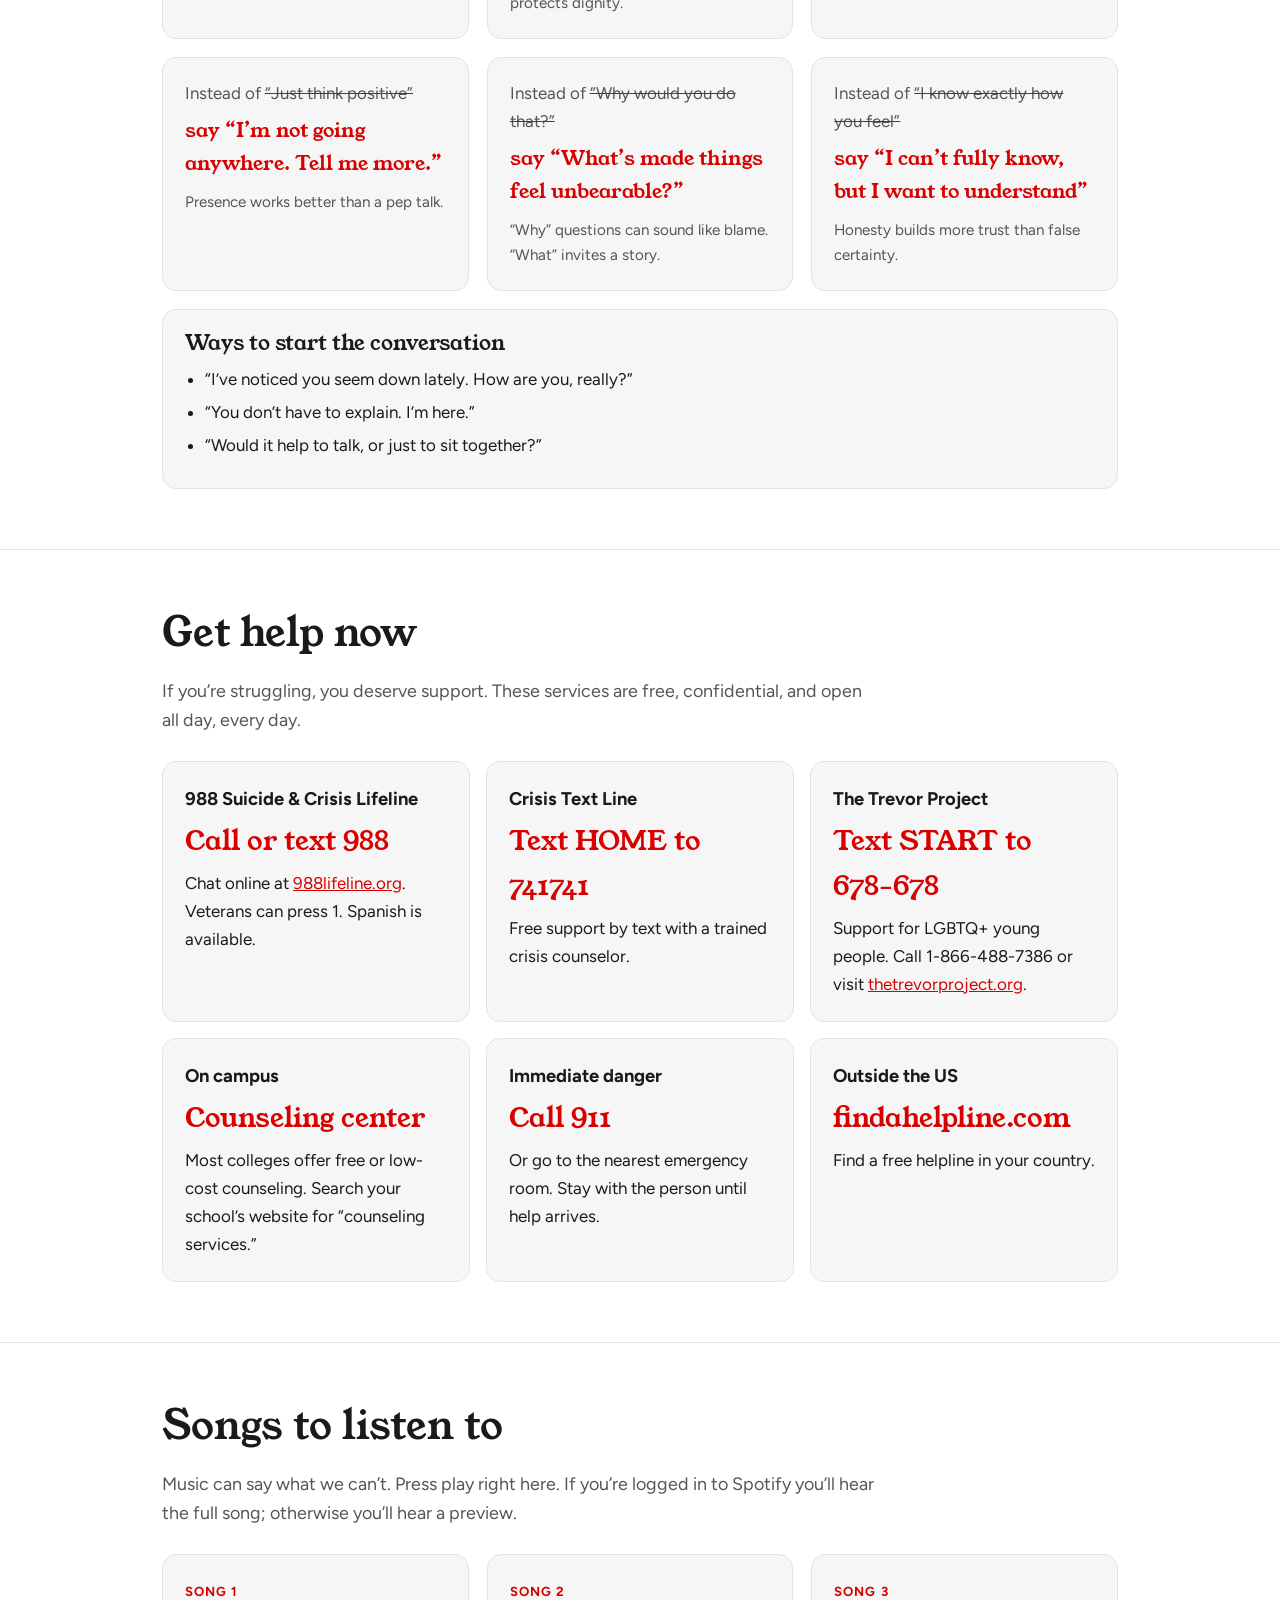
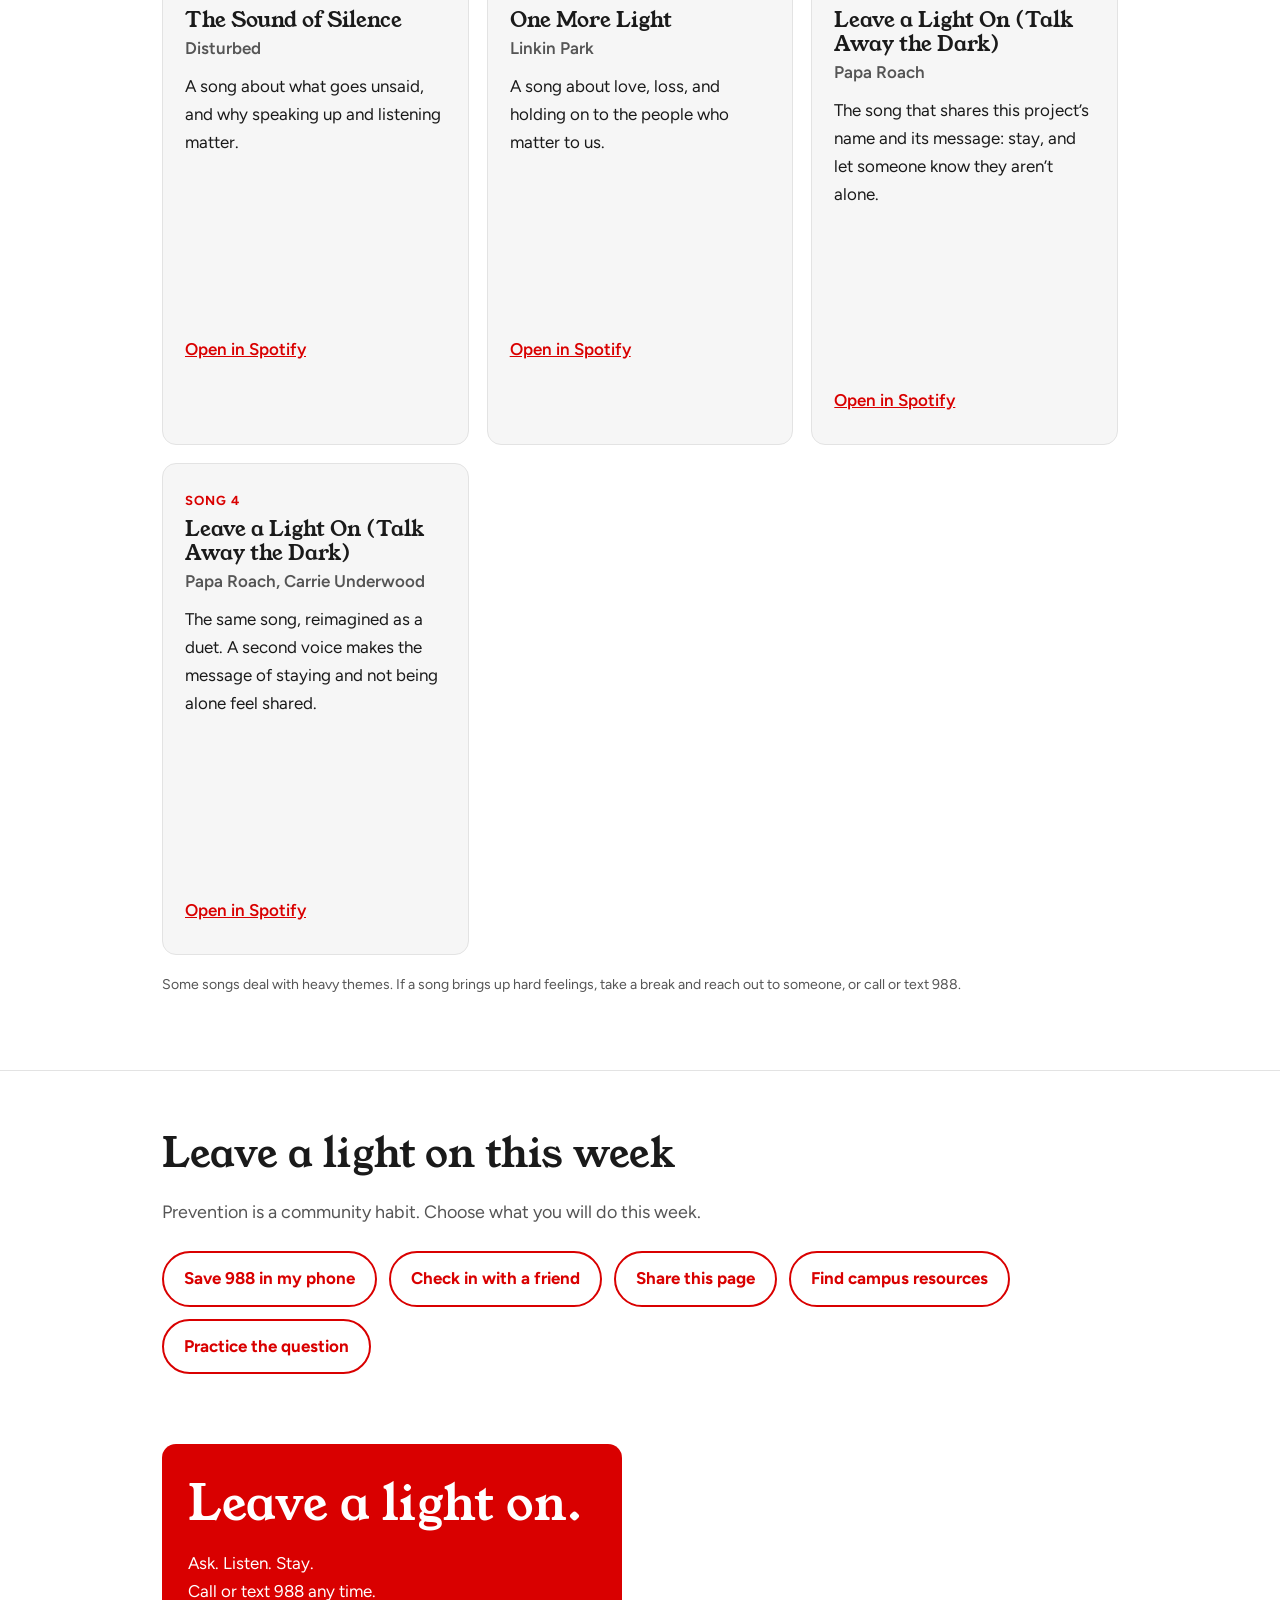
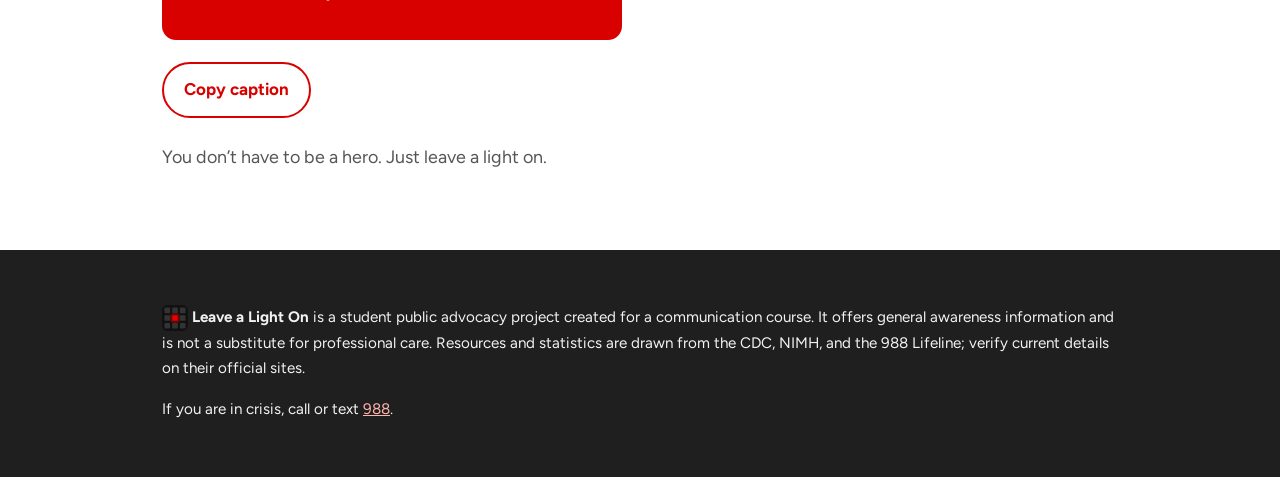
==== commit 35c24685: "Add files via upload" ====
--- a/index.html
+++ b/index.html
@@ -4,6 +4,7 @@
 <meta charset="utf-8">
 <meta name="viewport" content="width=device-width, initial-scale=1, viewport-fit=cover">
 <title>Leave a Light On: Suicide Prevention Awareness</title>
+<link rel="icon" type="image/svg+xml" href="data:image/svg+xml,%3Csvg xmlns='http://www.w3.org/2000/svg' viewBox='0 0 32 32'%3E%3Crect width='32' height='32' rx='7' fill='%23111'/%3E%3Cg fill='%23333'%3E%3Crect x='3' y='3' width='7' height='7' rx='1.5'/%3E%3Crect x='12.5' y='3' width='7' height='7' rx='1.5'/%3E%3Crect x='22' y='3' width='7' height='7' rx='1.5'/%3E%3Crect x='3' y='12.5' width='7' height='7' rx='1.5'/%3E%3Crect x='22' y='12.5' width='7' height='7' rx='1.5'/%3E%3Crect x='3' y='22' width='7' height='7' rx='1.5'/%3E%3Crect x='12.5' y='22' width='7' height='7' rx='1.5'/%3E%3Crect x='22' y='22' width='7' height='7' rx='1.5'/%3E%3C/g%3E%3Crect x='10' y='10' width='12' height='12' rx='4' fill='%23e60000' opacity='.35'/%3E%3Crect x='12.5' y='12.5' width='7' height='7' rx='1.5' fill='%23e60000'/%3E%3C/svg%3E">
 <link rel="stylesheet" href="https://fonts.googleapis.com/css2?family=Figtree:wght@400;600;700&family=Young+Serif&display=swap">
 <style>
 :root{--bg:#fff;--surface:#f6f6f6;--ink:#1a1a1a;--muted:#555;--teal:#d90000;--lamp:#d90000;--lampink:#fff;--night:#1f1f1f;--line:#e3e3e3;
@@ -61,13 +62,14 @@
 #pmsg{min-height:1.6em;font-weight:600;margin-top:10px}
 .swap .old{display:block;color:var(--muted)}.swap .old s{text-decoration-color:var(--lamp)}.swap .new{display:block;font-family:"Young Serif",Georgia,serif;font-size:1.25rem;color:var(--teal);margin:.3em 0 .5em}.swap p{margin:0;font-size:.95rem;color:var(--muted)}
 .share{background:var(--lamp);color:var(--lampink);border-radius:14px;padding:34px 26px;max-width:460px;margin:26px 0 12px}.share .sq{font-family:"Young Serif",Georgia,serif;font-size:clamp(2rem,7vw,3rem);line-height:1.1;margin:0 0 .4em}.share p{margin:0}
+.logo{display:inline-flex;align-items:center;gap:9px}.mark{flex:none;vertical-align:middle}
 .song .tag{font-size:.82rem;font-weight:700;letter-spacing:.08em;text-transform:uppercase;color:var(--teal)}.song h3{margin:.2em 0 .1em}.song .by{margin:0 0 .6em;color:var(--muted);font-weight:600}.song p{margin:.4em 0}.song iframe.sp{border:0;border-radius:12px;margin-top:10px;display:block}.song .more{display:inline-block;margin-top:10px;font-weight:600}
 footer{background:var(--night);color:#f2f2f2;padding:40px 0;font-size:.95rem}footer a{color:#ffb3ad}
 </style>
 </head>
 <body>
 <div class="crisis" role="region" aria-label="Crisis support">If you or someone you know is in crisis, call or text <a href="tel:988">988</a> (US) any time. If someone is in immediate danger, call 911.</div>
-<nav aria-label="Main"><div class="wrap"><b>Leave a Light On</b><a href="#why">Why it matters</a><a href="#signs">Warning signs</a><a href="#myths">Myth or fact?</a><a href="#help">How to help</a><a href="#words">Words that help</a><a href="#help-now">Get help</a><a href="#songs">Songs</a><a href="#act">Take action</a></div></nav>
+<nav aria-label="Main"><div class="wrap"><b class="logo"><svg class="mark" viewBox="0 0 32 32" width="30" height="30" aria-hidden="true"><rect width="32" height="32" rx="7" fill="#111"/><g fill="#333"><rect x="3" y="3" width="7" height="7" rx="1.5"/><rect x="12.5" y="3" width="7" height="7" rx="1.5"/><rect x="22" y="3" width="7" height="7" rx="1.5"/><rect x="3" y="12.5" width="7" height="7" rx="1.5"/><rect x="22" y="12.5" width="7" height="7" rx="1.5"/><rect x="3" y="22" width="7" height="7" rx="1.5"/><rect x="12.5" y="22" width="7" height="7" rx="1.5"/><rect x="22" y="22" width="7" height="7" rx="1.5"/></g><rect x="10" y="10" width="12" height="12" rx="4" fill="#e60000" opacity=".35"/><rect x="12.5" y="12.5" width="7" height="7" rx="1.5" fill="#e60000"/></svg>Leave a Light On</b><a href="#why">Why it matters</a><a href="#signs">Warning signs</a><a href="#myths">Myth or fact?</a><a href="#help">How to help</a><a href="#words">Words that help</a><a href="#help-now">Get help</a><a href="#songs">Songs</a><a href="#act">Take action</a></div></nav>
 
 <header class="hero"><div class="wrap">
 <p class="refrain">Who’s leaving a light on for you?</p>
@@ -193,7 +195,7 @@
 </main>
 
 <footer><div class="wrap">
-<p><b>Leave a Light On</b> is a student public advocacy project created for a communication course. It offers general awareness information and is not a substitute for professional care. Resources and statistics are drawn from the CDC, NIMH, and the 988 Lifeline; verify current details on their official sites.</p>
+<p><svg class="mark" viewBox="0 0 32 32" width="26" height="26" aria-hidden="true"><rect width="32" height="32" rx="7" fill="#111"/><g fill="#333"><rect x="3" y="3" width="7" height="7" rx="1.5"/><rect x="12.5" y="3" width="7" height="7" rx="1.5"/><rect x="22" y="3" width="7" height="7" rx="1.5"/><rect x="3" y="12.5" width="7" height="7" rx="1.5"/><rect x="22" y="12.5" width="7" height="7" rx="1.5"/><rect x="3" y="22" width="7" height="7" rx="1.5"/><rect x="12.5" y="22" width="7" height="7" rx="1.5"/><rect x="22" y="22" width="7" height="7" rx="1.5"/></g><rect x="10" y="10" width="12" height="12" rx="4" fill="#e60000" opacity=".35"/><rect x="12.5" y="12.5" width="7" height="7" rx="1.5" fill="#e60000"/></svg> <b>Leave a Light On</b> is a student public advocacy project created for a communication course. It offers general awareness information and is not a substitute for professional care. Resources and statistics are drawn from the CDC, NIMH, and the 988 Lifeline; verify current details on their official sites.</p>
 <p>If you are in crisis, call or text <a href="tel:988">988</a>.</p>
 </div></footer>
 
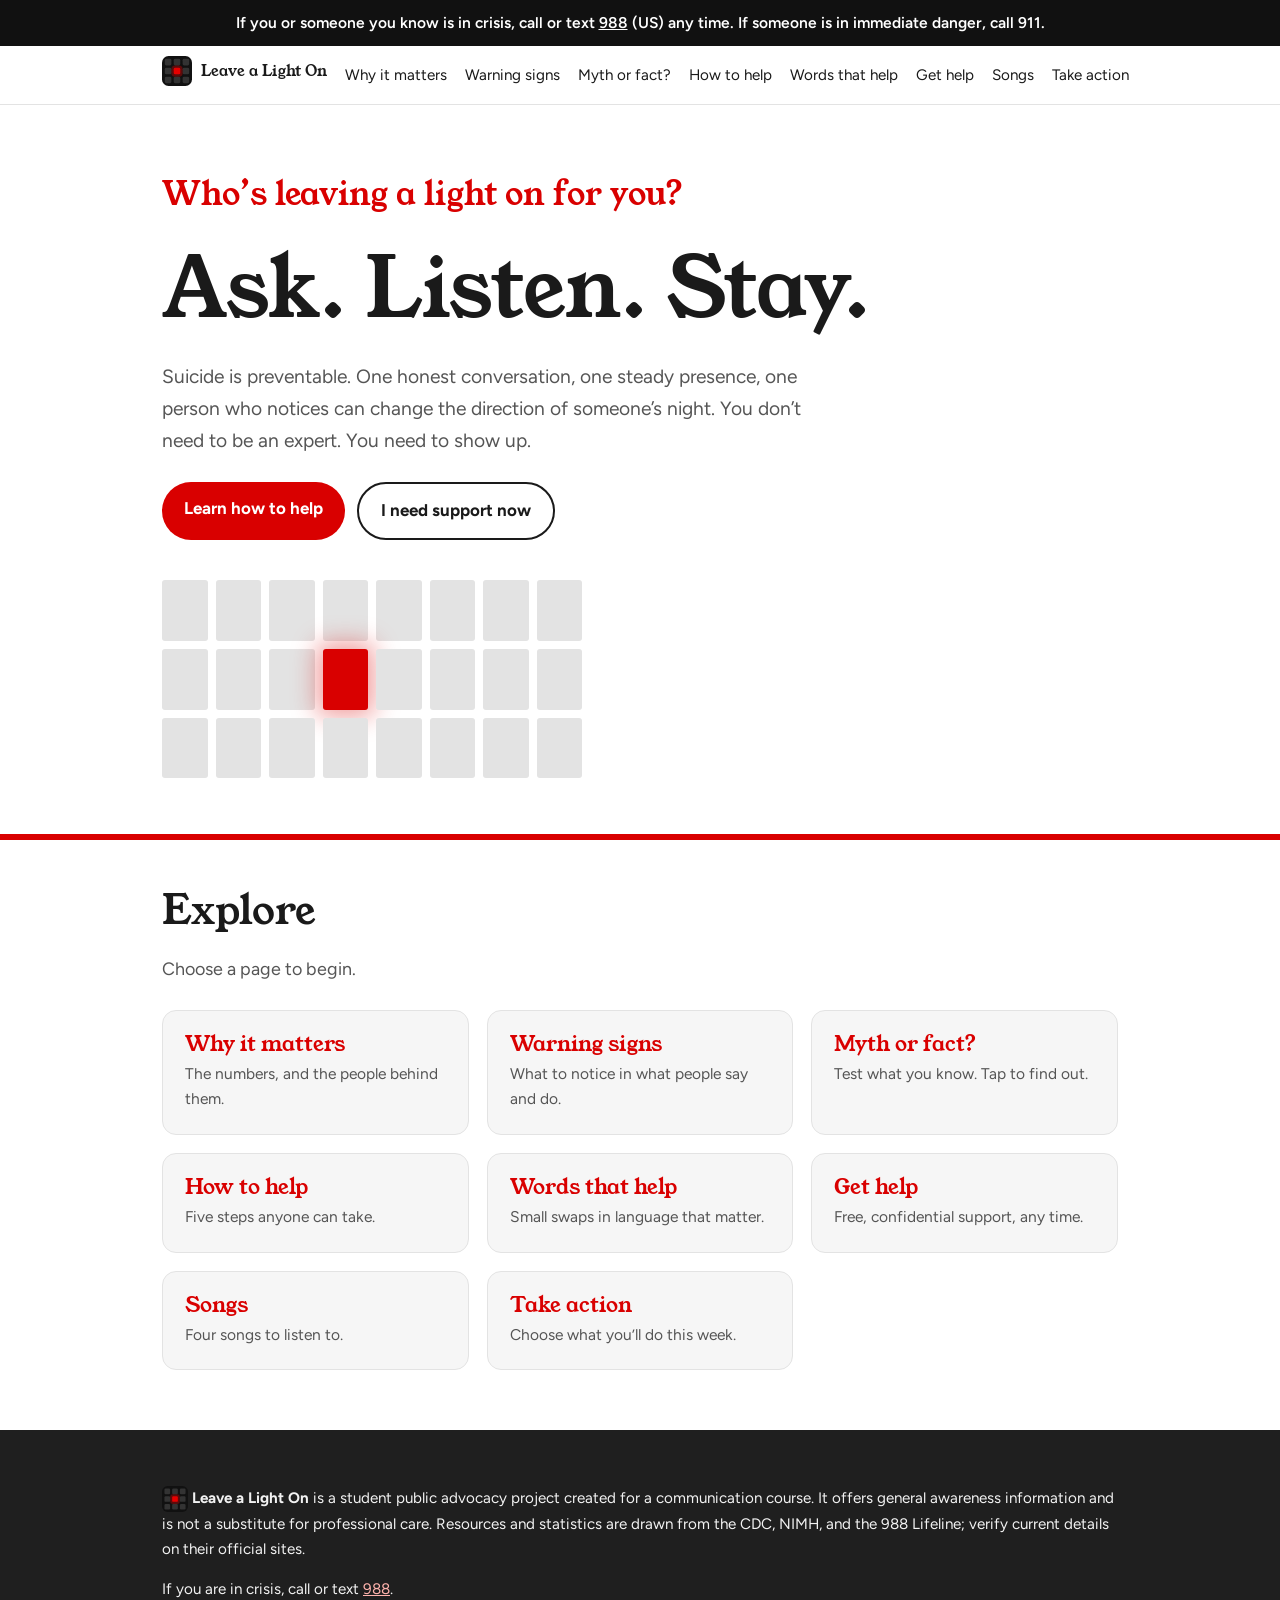
==== commit 50bd36d7: "Add files via upload" ====
--- a/index.html
+++ b/index.html
@@ -6,218 +6,24 @@
 <title>Leave a Light On: Suicide Prevention Awareness</title>
 <link rel="icon" type="image/svg+xml" href="data:image/svg+xml,%3Csvg xmlns='http://www.w3.org/2000/svg' viewBox='0 0 32 32'%3E%3Crect width='32' height='32' rx='7' fill='%23111'/%3E%3Cg fill='%23333'%3E%3Crect x='3' y='3' width='7' height='7' rx='1.5'/%3E%3Crect x='12.5' y='3' width='7' height='7' rx='1.5'/%3E%3Crect x='22' y='3' width='7' height='7' rx='1.5'/%3E%3Crect x='3' y='12.5' width='7' height='7' rx='1.5'/%3E%3Crect x='22' y='12.5' width='7' height='7' rx='1.5'/%3E%3Crect x='3' y='22' width='7' height='7' rx='1.5'/%3E%3Crect x='12.5' y='22' width='7' height='7' rx='1.5'/%3E%3Crect x='22' y='22' width='7' height='7' rx='1.5'/%3E%3C/g%3E%3Crect x='10' y='10' width='12' height='12' rx='4' fill='%23e60000' opacity='.35'/%3E%3Crect x='12.5' y='12.5' width='7' height='7' rx='1.5' fill='%23e60000'/%3E%3C/svg%3E">
 <link rel="stylesheet" href="https://fonts.googleapis.com/css2?family=Figtree:wght@400;600;700&family=Young+Serif&display=swap">
-<style>
-:root{--bg:#fff;--surface:#f6f6f6;--ink:#1a1a1a;--muted:#555;--teal:#d90000;--lamp:#d90000;--lampink:#fff;--night:#1f1f1f;--line:#e3e3e3;
-box-sizing:border-box;padding-top:env(safe-area-inset-top,0px);padding-bottom:env(safe-area-inset-bottom,0px)}
-@media (prefers-color-scheme:dark){:root:not([data-theme="light"]){color-scheme:dark;--bg:#151515;--surface:#222;--ink:#f5f5f5;--muted:#bbb;--teal:#ff4538;--lamp:#ff3b30;--lampink:#140000;--line:#3a3a3a;--night:#0a0a0a}}
-:root[data-theme="dark"]{color-scheme:dark;--bg:#151515;--surface:#222;--ink:#f5f5f5;--muted:#bbb;--teal:#ff4538;--lamp:#ff3b30;--lampink:#140000;--line:#3a3a3a;--night:#0a0a0a}
-*{box-sizing:border-box}html{scroll-behavior:smooth;scroll-padding-top:70px}
-body{margin:0;background:var(--bg);color:var(--ink);font:400 1.06rem/1.65 Figtree,system-ui,sans-serif}
-h1,h2,h3{font-family:"Young Serif",Georgia,serif;font-weight:400;line-height:1.15;margin:0 0 .5em}
-h2{font-size:clamp(1.8rem,4vw,2.5rem)}h3{font-size:1.3rem}
-a{color:var(--teal)}a:focus-visible,summary:focus-visible,button:focus-visible{outline:3px solid var(--lamp);outline-offset:3px}
-.wrap{max-width:1000px;margin:0 auto;padding:0 22px}
-.crisis{background:#111;color:#fff;text-align:center;padding:10px 16px;font-weight:600;font-size:.97rem}
-.crisis a{color:#fff}
-nav{position:sticky;top:env(safe-area-inset-top,0px);z-index:5;background:var(--bg);border-bottom:1px solid var(--line)}
-nav .wrap{display:flex;gap:6px 18px;align-items:center;overflow-x:auto;padding-top:10px;padding-bottom:10px;white-space:nowrap}
-nav b{font-family:"Young Serif",serif;font-weight:400;margin-right:auto}
-nav a{text-decoration:none;color:var(--ink);font-size:.95rem}nav a:hover{color:var(--teal);text-decoration:underline}
-.hero{background:var(--bg);color:var(--ink);padding:64px 0 56px;border-bottom:6px solid var(--lamp)}
-.hero h1{font-size:clamp(2.6rem,9vw,5.2rem);letter-spacing:-.01em;margin-bottom:.3em}
-.hero p{max-width:34em;font-size:1.2rem;color:var(--muted)}.hero p.refrain{font-family:"Young Serif",Georgia,serif;font-size:clamp(1.4rem,4vw,2rem);color:var(--teal);margin:0 0 .6em}
-.btns{display:flex;flex-wrap:wrap;gap:12px;margin-top:26px}
-.btn{display:inline-block;padding:13px 22px;border-radius:999px;font-weight:700;text-decoration:none;background:var(--lamp);color:var(--lampink)}
-.btn.alt{background:transparent;color:var(--ink);border:2px solid var(--ink)}
-.windows{display:grid;grid-template-columns:repeat(8,1fr);gap:8px;max-width:420px;margin-top:40px}
-.windows i{aspect-ratio:3/4;background:var(--line);border-radius:3px}
-.windows i.on{background:var(--lamp);box-shadow:0 0 26px 6px rgba(217,0,0,.4);animation:glow 3.5s ease-in-out infinite alternate}
-@keyframes glow{to{box-shadow:0 0 38px 10px rgba(217,0,0,.55)}}
-@media (prefers-reduced-motion:reduce){.windows i.on{animation:none}html{scroll-behavior:auto}}
-section{padding:60px 0}section+section{border-top:1px solid var(--line)}
-.lede{max-width:40em;color:var(--muted);font-size:1.12rem}
-.stats{display:grid;grid-template-columns:repeat(auto-fit,minmax(230px,1fr));gap:18px;margin-top:28px}
-.stat{border-left:4px solid var(--lamp);padding:4px 0 4px 16px}.stat strong{display:block;font-family:"Young Serif",serif;font-size:1.5rem;font-weight:400}
-.src{font-size:.88rem;color:var(--muted);margin-top:18px}
-.grid{display:grid;grid-template-columns:repeat(auto-fit,minmax(270px,1fr));gap:18px;margin-top:26px}
-.card{background:var(--surface);border:1px solid var(--line);border-radius:14px;padding:22px}
-.card ul{margin:.4em 0 0;padding-left:1.2em}.card li{margin:.3em 0}
-details{background:var(--surface);border:1px solid var(--line);border-radius:12px;margin:12px 0}
-summary{cursor:pointer;padding:16px 20px;font-weight:700;list-style:none;display:flex;justify-content:space-between;gap:12px}
-summary::after{content:"+";font-size:1.4rem;line-height:1;color:var(--teal)}details[open] summary::after{content:"\2212"}
-details>div{padding:0 20px 18px;color:var(--ink)}
-.v{font-weight:700}.v.m{color:var(--teal)}.v.f{color:var(--ink);text-decoration:underline;text-decoration-color:var(--lamp);text-decoration-thickness:3px;text-underline-offset:3px}
-.steps{counter-reset:s;list-style:none;padding:0;margin:26px 0 0;display:grid;gap:16px}
-.steps li{counter-increment:s;display:grid;grid-template-columns:48px 1fr;gap:16px;background:var(--surface);border:1px solid var(--line);border-radius:14px;padding:18px 20px}
-.steps li::before{content:counter(s);width:42px;height:42px;border-radius:50%;background:var(--lamp);color:var(--lampink);display:grid;place-items:center;font-family:"Young Serif",serif;font-size:1.2rem}
-.steps b{display:block;font-size:1.12rem}
-.say{background:var(--night);color:#f2f5f3;border-radius:14px;padding:26px;margin-top:26px}
-.say h3{color:#f2f5f3}.say .cols{display:grid;grid-template-columns:repeat(auto-fit,minmax(250px,1fr));gap:20px}
-.say ul{padding-left:1.1em;margin:0}.say li{margin:.4em 0}
-.res{display:grid;grid-template-columns:repeat(auto-fit,minmax(260px,1fr));gap:16px;margin-top:26px}
-.res .card b{font-size:1.15rem}
-.big{font-family:"Young Serif",serif;font-size:1.7rem;color:var(--teal);display:block;margin:.2em 0}
-.pledge button{font:inherit;font-weight:700;padding:12px 20px;border-radius:999px;border:2px solid var(--teal);background:transparent;color:var(--teal);cursor:pointer;margin:6px 8px 6px 0}
-.pledge button[aria-pressed="true"]{background:var(--teal);color:var(--bg)}
-#pmsg{min-height:1.6em;font-weight:600;margin-top:10px}
-.swap .old{display:block;color:var(--muted)}.swap .old s{text-decoration-color:var(--lamp)}.swap .new{display:block;font-family:"Young Serif",Georgia,serif;font-size:1.25rem;color:var(--teal);margin:.3em 0 .5em}.swap p{margin:0;font-size:.95rem;color:var(--muted)}
-.share{background:var(--lamp);color:var(--lampink);border-radius:14px;padding:34px 26px;max-width:460px;margin:26px 0 12px}.share .sq{font-family:"Young Serif",Georgia,serif;font-size:clamp(2rem,7vw,3rem);line-height:1.1;margin:0 0 .4em}.share p{margin:0}
-.logo{display:inline-flex;align-items:center;gap:9px}.mark{flex:none;vertical-align:middle}
-.song .tag{font-size:.82rem;font-weight:700;letter-spacing:.08em;text-transform:uppercase;color:var(--teal)}.song h3{margin:.2em 0 .1em}.song .by{margin:0 0 .6em;color:var(--muted);font-weight:600}.song p{margin:.4em 0}.song iframe.sp{border:0;border-radius:12px;margin-top:10px;display:block}.song .more{display:inline-block;margin-top:10px;font-weight:600}
-footer{background:var(--night);color:#f2f2f2;padding:40px 0;font-size:.95rem}footer a{color:#ffb3ad}
-</style>
+<link rel="stylesheet" href="styles.css">
 </head>
 <body>
 <div class="crisis" role="region" aria-label="Crisis support">If you or someone you know is in crisis, call or text <a href="tel:988">988</a> (US) any time. If someone is in immediate danger, call 911.</div>
-<nav aria-label="Main"><div class="wrap"><b class="logo"><svg class="mark" viewBox="0 0 32 32" width="30" height="30" aria-hidden="true"><rect width="32" height="32" rx="7" fill="#111"/><g fill="#333"><rect x="3" y="3" width="7" height="7" rx="1.5"/><rect x="12.5" y="3" width="7" height="7" rx="1.5"/><rect x="22" y="3" width="7" height="7" rx="1.5"/><rect x="3" y="12.5" width="7" height="7" rx="1.5"/><rect x="22" y="12.5" width="7" height="7" rx="1.5"/><rect x="3" y="22" width="7" height="7" rx="1.5"/><rect x="12.5" y="22" width="7" height="7" rx="1.5"/><rect x="22" y="22" width="7" height="7" rx="1.5"/></g><rect x="10" y="10" width="12" height="12" rx="4" fill="#e60000" opacity=".35"/><rect x="12.5" y="12.5" width="7" height="7" rx="1.5" fill="#e60000"/></svg>Leave a Light On</b><a href="#why">Why it matters</a><a href="#signs">Warning signs</a><a href="#myths">Myth or fact?</a><a href="#help">How to help</a><a href="#words">Words that help</a><a href="#help-now">Get help</a><a href="#songs">Songs</a><a href="#act">Take action</a></div></nav>
-
+<nav aria-label="Main"><div class="wrap"><a class="brand" href="./"><b class="logo"><svg class="mark" viewBox="0 0 32 32" width="30" height="30" aria-hidden="true"><rect width="32" height="32" rx="7" fill="#111"/><g fill="#333"><rect x="3" y="3" width="7" height="7" rx="1.5"/><rect x="12.5" y="3" width="7" height="7" rx="1.5"/><rect x="22" y="3" width="7" height="7" rx="1.5"/><rect x="3" y="12.5" width="7" height="7" rx="1.5"/><rect x="22" y="12.5" width="7" height="7" rx="1.5"/><rect x="3" y="22" width="7" height="7" rx="1.5"/><rect x="12.5" y="22" width="7" height="7" rx="1.5"/><rect x="22" y="22" width="7" height="7" rx="1.5"/></g><rect x="10" y="10" width="12" height="12" rx="4" fill="#e60000" opacity=".35"/><rect x="12.5" y="12.5" width="7" height="7" rx="1.5" fill="#e60000"/></svg>Leave a Light On</b></a><a href="why">Why it matters</a><a href="signs">Warning signs</a><a href="myths">Myth or fact?</a><a href="help">How to help</a><a href="words">Words that help</a><a href="help-now">Get help</a><a href="songs">Songs</a><a href="act">Take action</a></div></nav>
+<main>
 <header class="hero"><div class="wrap">
 <p class="refrain">Who’s leaving a light on for you?</p>
 <h1>Ask. Listen. Stay.</h1>
 <p>Suicide is preventable. One honest conversation, one steady presence, one person who notices can change the direction of someone’s night. You don’t need to be an expert. You need to show up.</p>
-<div class="btns"><a class="btn" href="#help">Learn how to help</a><a class="btn alt" href="#help-now">I need support now</a></div>
+<div class="btns"><a class="btn" href="help">Learn how to help</a><a class="btn alt" href="help-now">I need support now</a></div>
 <div class="windows" aria-hidden="true"><i></i><i></i><i></i><i></i><i></i><i></i><i></i><i></i><i></i><i></i><i></i><i class="on"></i><i></i><i></i><i></i><i></i><i></i><i></i><i></i><i></i><i></i><i></i><i></i><i></i></div>
 </div></header>
-
-<main>
-<section id="why"><div class="wrap">
-<h2>Why we leave a light on</h2>
-<p class="lede">Behind every number is a person who was loved, and people left behind who are still asking what they could have done. Silence and shame keep pain hidden. Talking about it openly is one of the most protective things a community can do.</p>
-<div class="stats">
-<div class="stat"><strong>Around 49,000</strong>people in the US died by suicide in 2022, according to the CDC.</div>
-<div class="stat"><strong>Ages 10 to 34</strong>Suicide is among the leading causes of death for young people in the US.</div>
-<div class="stat"><strong>Far more think about it</strong>Many more people have serious thoughts of suicide than ever attempt, and most who get support go on to live full lives.</div>
-</div>
-<p class="src">Figures from the CDC and the National Institute of Mental Health. Check cdc.gov/suicide for the latest data.</p>
-</div></section>
-
-<section id="signs"><div class="wrap">
-<h2>Notice when a light goes out</h2>
-<p class="lede">Signs are not always dramatic. Look for changes from a person’s usual self, especially new, sudden, or growing ones.</p>
-<div class="grid">
-<div class="card"><h3>What they say</h3><ul><li>Talking about wanting to die or having no reason to live</li><li>Feeling trapped or like a burden to others</li><li>Unbearable pain, emotional or physical</li><li>Saying goodbye in unusual ways</li></ul></div>
-<div class="card"><h3>What they do</h3><ul><li>Pulling away from friends, class, or activities</li><li>Giving away things that matter to them</li><li>Big changes in sleep or eating</li><li>Increased alcohol or drug use</li><li>Searching for ways to end their life</li></ul></div>
-<div class="card"><h3>How they seem</h3><ul><li>Hopelessness or deep despair</li><li>Rage, agitation, or reckless behavior</li><li>Sudden calm after a long low period</li><li>Extreme mood swings</li></ul></div>
-</div>
-<p class="src">Risk is higher after a loss, a breakup, a failure, bullying, a major life change, or when someone feels alone in a new place. If you see these signs, act, even if you’re not sure.</p>
-</div></section>
-
-<section id="myths"><div class="wrap">
-<h2>Myth or fact?</h2>
-<p class="lede">Tap a statement to find out. Misunderstandings about suicide, mental health, and asking for help are part of what keeps people silent.</p>
-<details><summary><span>“Asking someone about suicide plants the idea.”</span></summary><div><b class="v m">Myth:</b> Research shows asking directly does not increase risk. It often brings relief, because the person finally gets to say what they’ve been carrying.</div></details>
-<details><summary><span>“People who talk about suicide are just seeking attention.”</span></summary><div><b class="v m">Myth:</b> Treat every mention as real. Someone who reaches out, even indirectly, is asking for connection. Responding is never an overreaction.</div></details>
-<details><summary><span>“Suicidal crises are often temporary.”</span></summary><div><b class="v f">Fact:</b> With support, safety planning, and treatment, most people recover and find reasons to live. Getting through the worst moment matters.</div></details>
-<details><summary><span>“Only people with a mental illness think about suicide.”</span></summary><div><b class="v m">Myth:</b> Mental health conditions are a major factor, but suicidal thoughts can come from overwhelming stress, grief, isolation, or pain, in anyone.</div></details>
-<details><summary><span>“Suicide happens without any warning.”</span></summary><div><b class="v m">Myth:</b> Many people show warning signs in what they say, do, or how they seem, even if the signs are easy to miss. Learning them gives you a chance to act.</div></details>
-<details><summary><span>“Suicide is selfish.”</span></summary><div><b class="v m">Myth:</b> People in crisis are usually in unbearable pain that narrows their thinking until they can’t see other options. Many believe others would be better off, which is a symptom of the pain, not a lack of care.</div></details>
-<details><summary><span>“Going to therapy means you’re weak.”</span></summary><div><b class="v m">Myth:</b> Getting help takes courage and strength. Counseling is a skill-building tool, the same way a coach or trainer is, and millions of people use it, including many students and athletes.</div></details>
-<details><summary><span>“Strong people don’t struggle.”</span></summary><div><b class="v m">Myth:</b> Anyone can hit a breaking point, whatever their age, background, or grades, or how together they look. People who seem fine often hide pain the most. Strength includes admitting you need support.</div></details>
-<details><summary><span>“If I tell someone, I’ll just be a burden.”</span></summary><div><b class="v m">Myth:</b> Most people who care about you would rather know. Feeling like a burden is a common symptom of pain, not the truth. Reaching out gives others a chance to show up.</div></details>
-<details><summary><span>“You don’t have to be a professional to help.”</span></summary><div><b class="v f">Fact:</b> Friends, roommates, classmates, and family are often the first to notice. Asking, listening, and helping someone connect to care are things anyone can do.</div></details>
-<details><summary><span>“Once someone seems better, the danger is over.”</span></summary><div><b class="v m">Myth:</b> Risk can continue after a crisis eases, especially in the weeks after a hospital stay or an attempt. Keep checking in, even when things look calmer.</div></details>
-<details><summary><span>“Most people who survive an attempt do not go on to die by suicide.”</span></summary><div><b class="v f">Fact:</b> Support, treatment, and connection in the time that follows make a real difference. Follow-up care matters, because risk can stay higher for a while.</div></details>
-<details><summary><span>“It’s just a bad mood. It will pass on its own.”</span></summary><div><b class="v m">Myth:</b> A bad day passes. Depression, anxiety, or hopelessness that lasts for weeks or keeps getting worse is a health issue that responds to treatment. Don’t wait it out alone.</div></details>
-<details><summary><span>“Talking about suicide with care can save lives.”</span></summary><div><b class="v f">Fact:</b> Careful, hopeful conversation protects people. What hurts is silence and stigma. We say “died by suicide,” not “committed suicide,” because suicide is not a crime.</div></details>
-</div></section>
-
-<section id="help"><div class="wrap">
-<h2>How to leave a light on for someone</h2>
-<p class="lede">These five steps come from research-backed guidance from the National Institute of Mental Health and the 988 Lifeline. Doing any one of them matters.</p>
-<ol class="steps">
-<li><div><b>Ask</b>Say it plainly and kindly: “Are you thinking about suicide?” Direct words show you can handle the answer.</div></li>
-<li><div><b>Keep them safe</b>If they have a plan or the means, help reduce access to anything dangerous, and don’t leave them alone. Call 988 or 911 if the danger is immediate.</div></li>
-<li><div><b>Be there</b>Listen without judging or fixing. Let them talk. Your calm attention says “you matter.”</div></li>
-<li><div><b>Help them connect</b>Offer to sit with them while they call or text 988, or to walk with them to a counselor, doctor, or campus counseling center.</div></li>
-<li><div><b>Follow up</b>Check in the next day, then the next week. Staying in touch lowers risk and shows the connection is real.</div></li>
-</ol>
-<div class="say"><h3>What to say, and what to avoid</h3><div class="cols">
-<div><b>Try</b><ul><li>“I’m worried about you. Can we talk?”</li><li>“That sounds really painful. I’m glad you told me.”</li><li>“You’re not alone. I’m staying right here.”</li></ul></div>
-<div><b>Avoid</b><ul><li>“You have so much to live for.”</li><li>“Think of how this would hurt others.”</li><li>Promising to keep it a secret. Safety comes first.</li></ul></div>
-</div></div>
-</div></section>
-
-<section id="words"><div class="wrap">
-<h2>Words that help</h2>
-<p class="lede">The words we choose can make someone feel judged or held. Small swaps matter.</p>
-<div class="grid">
-<div class="card swap"><span class="old">Instead of <s>“committed suicide”</s></span><span class="new">say “died by suicide”</span><p>Suicide is not a crime, and “committed” suggests it is.</p></div>
-<div class="card swap"><span class="old">Instead of <s>“a failed attempt”</s></span><span class="new">say “survived an attempt”</span><p>Surviving is not failing. This wording protects dignity.</p></div>
-<div class="card swap"><span class="old">Instead of <s>“You’re being dramatic”</s></span><span class="new">say “I can see how much pain you’re in”</span><p>Name the pain. Don’t weigh it.</p></div>
-<div class="card swap"><span class="old">Instead of <s>“Just think positive”</s></span><span class="new">say “I’m not going anywhere. Tell me more.”</span><p>Presence works better than a pep talk.</p></div>
-<div class="card swap"><span class="old">Instead of <s>“Why would you do that?”</s></span><span class="new">say “What’s made things feel unbearable?”</span><p>“Why” questions can sound like blame. “What” invites a story.</p></div>
-<div class="card swap"><span class="old">Instead of <s>“I know exactly how you feel”</s></span><span class="new">say “I can’t fully know, but I want to understand”</span><p>Honesty builds more trust than false certainty.</p></div>
-</div>
-<div class="card" style="margin-top:18px"><h3>Ways to start the conversation</h3><ul><li>“I’ve noticed you seem down lately. How are you, really?”</li><li>“You don’t have to explain. I’m here.”</li><li>“Would it help to talk, or just to sit together?”</li></ul></div>
-</div></section>
-
-<section id="help-now"><div class="wrap">
-<h2>Get help now</h2>
-<p class="lede">If you’re struggling, you deserve support. These services are free, confidential, and open all day, every day.</p>
-<div class="res">
-<div class="card"><b>988 Suicide &amp; Crisis Lifeline</b><span class="big">Call or text 988</span>Chat online at <a href="https://988lifeline.org">988lifeline.org</a>. Veterans can press 1. Spanish is available.</div>
-<div class="card"><b>Crisis Text Line</b><span class="big">Text HOME to 741741</span>Free support by text with a trained crisis counselor.</div>
-<div class="card"><b>The Trevor Project</b><span class="big">Text START to 678-678</span>Support for LGBTQ+ young people. Call 1-866-488-7386 or visit <a href="https://thetrevorproject.org">thetrevorproject.org</a>.</div>
-<div class="card"><b>On campus</b><span class="big">Counseling center</span>Most colleges offer free or low-cost counseling. Search your school’s website for “counseling services.”</div>
-<div class="card"><b>Immediate danger</b><span class="big">Call 911</span>Or go to the nearest emergency room. Stay with the person until help arrives.</div>
-<div class="card"><b>Outside the US</b><span class="big">findahelpline.com</span>Find a free helpline in your country.</div>
-</div>
-</div></section>
-
-<section id="songs"><div class="wrap">
-<h2>Songs to listen to</h2>
-<p class="lede">Music can say what we can’t. Press play right here. If you’re logged in to Spotify you’ll hear the full song; otherwise you’ll hear a preview.</p>
-<div class="grid">
-<div class="card song"><span class="tag">Song 1</span><h3>The Sound of Silence</h3><p class="by">Disturbed</p><p>A song about what goes unsaid, and why speaking up and listening matter.</p><iframe class="sp" title="Spotify player" src="https://open.spotify.com/embed/track/1Cj2vqUwlJVG27gJrun92y" width="100%" height="152" frameborder="0" loading="lazy" allow="autoplay; clipboard-write; encrypted-media; fullscreen"></iframe><p><a class="more" href="https://open.spotify.com/track/1Cj2vqUwlJVG27gJrun92y" target="_blank" rel="noopener">Open in Spotify</a></p></div>
-<div class="card song"><span class="tag">Song 2</span><h3>One More Light</h3><p class="by">Linkin Park</p><p>A song about love, loss, and holding on to the people who matter to us.</p><iframe class="sp" title="Spotify player" src="https://open.spotify.com/embed/track/3xXBsjrbG1xQIm1xv1cKOt" width="100%" height="152" frameborder="0" loading="lazy" allow="autoplay; clipboard-write; encrypted-media; fullscreen"></iframe><p><a class="more" href="https://open.spotify.com/track/3xXBsjrbG1xQIm1xv1cKOt" target="_blank" rel="noopener">Open in Spotify</a></p></div>
-<div class="card song"><span class="tag">Song 3</span><h3>Leave a Light On (Talk Away the Dark)</h3><p class="by">Papa Roach</p><p>The song that shares this project’s name and its message: stay, and let someone know they aren’t alone.</p><iframe class="sp" title="Spotify player" src="https://open.spotify.com/embed/track/0b6fNjbiW4uF0W01GAfRVg" width="100%" height="152" frameborder="0" loading="lazy" allow="autoplay; clipboard-write; encrypted-media; fullscreen"></iframe><p><a class="more" href="https://open.spotify.com/track/0b6fNjbiW4uF0W01GAfRVg" target="_blank" rel="noopener">Open in Spotify</a></p></div>
-<div class="card song"><span class="tag">Song 4</span><h3>Leave a Light On (Talk Away the Dark)</h3><p class="by">Papa Roach, Carrie Underwood</p><p>The same song, reimagined as a duet. A second voice makes the message of staying and not being alone feel shared.</p><iframe class="sp" title="Spotify player" src="https://open.spotify.com/embed/track/05N2CVEkUbEd0slHLapdER" width="100%" height="152" frameborder="0" loading="lazy" allow="autoplay; clipboard-write; encrypted-media; fullscreen"></iframe><p><a class="more" href="https://open.spotify.com/track/05N2CVEkUbEd0slHLapdER" target="_blank" rel="noopener">Open in Spotify</a></p></div>
-</div>
-<p class="src">Some songs deal with heavy themes. If a song brings up hard feelings, take a break and reach out to someone, or call or text 988.</p>
-</div></section>
-
-<section id="act" class="pledge"><div class="wrap">
-<h2>Leave a light on this week</h2>
-<p class="lede">Prevention is a community habit. Choose what you will do this week.</p>
-<div id="pbtns">
-<button type="button" aria-pressed="false" data-m="Save 988 in your phone now. You may be the person who needs it for someone else.">Save 988 in my phone</button>
-<button type="button" aria-pressed="false" data-m="Text one person today: “Thinking of you. How are you really doing?”">Check in with a friend</button>
-<button type="button" aria-pressed="false" data-m="Send this site to a group chat, a roommate, or a class. Every share widens the circle.">Share this page</button>
-<button type="button" aria-pressed="false" data-m="Look up your campus counseling center and bookmark it, for you or for someone else.">Find campus resources</button>
-<button type="button" aria-pressed="false" data-m="Practice the words: “Are you thinking about suicide?” Say them aloud once so they come easier.">Practice the question</button>
-</div>
-<p id="pmsg" role="status" aria-live="polite"></p>
-<div class="share" id="sharecard"><p class="sq">Leave a light on.</p><p>Ask. Listen. Stay.<br>Call or text 988 any time.</p></div>
-<p><button type="button" id="copycap">Copy caption</button><button type="button" id="shareit" hidden>Share…</button></p>
-<p id="cmsg" role="status" aria-live="polite"></p>
-<p class="lede">You don’t have to be a hero. Just leave a light on.</p>
-</div></section>
+<section class="explore"><div class="wrap"><h2>Explore</h2><p class="lede">Choose a page to begin.</p><div class="grid"><a class="card tile" href="why"><h3>Why it matters</h3><p>The numbers, and the people behind them.</p></a><a class="card tile" href="signs"><h3>Warning signs</h3><p>What to notice in what people say and do.</p></a><a class="card tile" href="myths"><h3>Myth or fact?</h3><p>Test what you know. Tap to find out.</p></a><a class="card tile" href="help"><h3>How to help</h3><p>Five steps anyone can take.</p></a><a class="card tile" href="words"><h3>Words that help</h3><p>Small swaps in language that matter.</p></a><a class="card tile" href="help-now"><h3>Get help</h3><p>Free, confidential support, any time.</p></a><a class="card tile" href="songs"><h3>Songs</h3><p>Four songs to listen to.</p></a><a class="card tile" href="act"><h3>Take action</h3><p>Choose what you’ll do this week.</p></a></div></div></section>
 </main>
-
 <footer><div class="wrap">
 <p><svg class="mark" viewBox="0 0 32 32" width="26" height="26" aria-hidden="true"><rect width="32" height="32" rx="7" fill="#111"/><g fill="#333"><rect x="3" y="3" width="7" height="7" rx="1.5"/><rect x="12.5" y="3" width="7" height="7" rx="1.5"/><rect x="22" y="3" width="7" height="7" rx="1.5"/><rect x="3" y="12.5" width="7" height="7" rx="1.5"/><rect x="22" y="12.5" width="7" height="7" rx="1.5"/><rect x="3" y="22" width="7" height="7" rx="1.5"/><rect x="12.5" y="22" width="7" height="7" rx="1.5"/><rect x="22" y="22" width="7" height="7" rx="1.5"/></g><rect x="10" y="10" width="12" height="12" rx="4" fill="#e60000" opacity=".35"/><rect x="12.5" y="12.5" width="7" height="7" rx="1.5" fill="#e60000"/></svg> <b>Leave a Light On</b> is a student public advocacy project created for a communication course. It offers general awareness information and is not a substitute for professional care. Resources and statistics are drawn from the CDC, NIMH, and the 988 Lifeline; verify current details on their official sites.</p>
 <p>If you are in crisis, call or text <a href="tel:988">988</a>.</p>
 </div></footer>
-
-<script>
-(function(){
-var msg=document.getElementById("pmsg");
-document.querySelectorAll("#pbtns button").forEach(function(b){
-b.addEventListener("click",function(){
-var on=b.getAttribute("aria-pressed")!=="true";
-b.setAttribute("aria-pressed",on?"true":"false");
-msg.textContent=on?b.getAttribute("data-m"):"";
-});
-});
-var cap="Leave a light on for someone. Ask. Listen. Stay. Call or text 988 any time. ",cm=document.getElementById("cmsg"),sb=document.getElementById("shareit");
-function full(){var u="";try{u=location.href}catch(e){}return cap+u}
-document.getElementById("copycap").addEventListener("click",function(){
-var t=full();
-function fb(){var a=document.createElement("textarea");a.value=t;document.body.appendChild(a);a.select();var ok=false;try{ok=document.execCommand("copy")}catch(e){}document.body.removeChild(a);cm.textContent=ok?"Caption copied. Paste it with a screenshot of the card.":"Copy this: "+t}
-try{navigator.clipboard.writeText(t).then(function(){cm.textContent="Caption copied. Paste it with a screenshot of the card."},fb)}catch(e){fb()}
-});
-if(navigator.share){sb.hidden=false;sb.addEventListener("click",function(){try{navigator.share({title:"Leave a Light On",text:cap,url:location.href}).catch(function(){})}catch(e){}})}
-})();
-</script>
 </body>
 </html>
--- a/styles.css
+++ b/styles.css
@@ -0,0 +1,64 @@
+
+:root{--bg:#fff;--surface:#f6f6f6;--ink:#1a1a1a;--muted:#555;--teal:#d90000;--lamp:#d90000;--lampink:#fff;--night:#1f1f1f;--line:#e3e3e3;
+box-sizing:border-box;padding-top:env(safe-area-inset-top,0px);padding-bottom:env(safe-area-inset-bottom,0px)}
+@media (prefers-color-scheme:dark){:root:not([data-theme="light"]){color-scheme:dark;--bg:#151515;--surface:#222;--ink:#f5f5f5;--muted:#bbb;--teal:#ff4538;--lamp:#ff3b30;--lampink:#140000;--line:#3a3a3a;--night:#0a0a0a}}
+:root[data-theme="dark"]{color-scheme:dark;--bg:#151515;--surface:#222;--ink:#f5f5f5;--muted:#bbb;--teal:#ff4538;--lamp:#ff3b30;--lampink:#140000;--line:#3a3a3a;--night:#0a0a0a}
+*{box-sizing:border-box}html{scroll-behavior:smooth;scroll-padding-top:70px}
+body{margin:0;background:var(--bg);color:var(--ink);font:400 1.06rem/1.65 Figtree,system-ui,sans-serif}
+h1,h2,h3{font-family:"Young Serif",Georgia,serif;font-weight:400;line-height:1.15;margin:0 0 .5em}
+h2{font-size:clamp(1.8rem,4vw,2.5rem)}h3{font-size:1.3rem}
+a{color:var(--teal)}a:focus-visible,summary:focus-visible,button:focus-visible{outline:3px solid var(--lamp);outline-offset:3px}
+.wrap{max-width:1000px;margin:0 auto;padding:0 22px}
+.crisis{background:#111;color:#fff;text-align:center;padding:10px 16px;font-weight:600;font-size:.97rem}
+.crisis a{color:#fff}
+nav{position:sticky;top:env(safe-area-inset-top,0px);z-index:5;background:var(--bg);border-bottom:1px solid var(--line)}
+nav .wrap{display:flex;gap:6px 18px;align-items:center;overflow-x:auto;padding-top:10px;padding-bottom:10px;white-space:nowrap}
+nav b{font-family:"Young Serif",serif;font-weight:400;margin-right:auto}
+nav a{text-decoration:none;color:var(--ink);font-size:.95rem}nav a:hover{color:var(--teal);text-decoration:underline}
+.hero{background:var(--bg);color:var(--ink);padding:64px 0 56px;border-bottom:6px solid var(--lamp)}
+.hero h1{font-size:clamp(2.6rem,9vw,5.2rem);letter-spacing:-.01em;margin-bottom:.3em}
+.hero p{max-width:34em;font-size:1.2rem;color:var(--muted)}.hero p.refrain{font-family:"Young Serif",Georgia,serif;font-size:clamp(1.4rem,4vw,2rem);color:var(--teal);margin:0 0 .6em}
+.btns{display:flex;flex-wrap:wrap;gap:12px;margin-top:26px}
+.btn{display:inline-block;padding:13px 22px;border-radius:999px;font-weight:700;text-decoration:none;background:var(--lamp);color:var(--lampink)}
+.btn.alt{background:transparent;color:var(--ink);border:2px solid var(--ink)}
+.windows{display:grid;grid-template-columns:repeat(8,1fr);gap:8px;max-width:420px;margin-top:40px}
+.windows i{aspect-ratio:3/4;background:var(--line);border-radius:3px}
+.windows i.on{background:var(--lamp);box-shadow:0 0 26px 6px rgba(217,0,0,.4);animation:glow 3.5s ease-in-out infinite alternate}
+@keyframes glow{to{box-shadow:0 0 38px 10px rgba(217,0,0,.55)}}
+@media (prefers-reduced-motion:reduce){.windows i.on{animation:none}html{scroll-behavior:auto}}
+section{padding:60px 0}section+section{border-top:1px solid var(--line)}
+.lede{max-width:40em;color:var(--muted);font-size:1.12rem}
+.stats{display:grid;grid-template-columns:repeat(auto-fit,minmax(230px,1fr));gap:18px;margin-top:28px}
+.stat{border-left:4px solid var(--lamp);padding:4px 0 4px 16px}.stat strong{display:block;font-family:"Young Serif",serif;font-size:1.5rem;font-weight:400}
+.src{font-size:.88rem;color:var(--muted);margin-top:18px}
+.grid{display:grid;grid-template-columns:repeat(auto-fit,minmax(270px,1fr));gap:18px;margin-top:26px}
+.card{background:var(--surface);border:1px solid var(--line);border-radius:14px;padding:22px}
+.card ul{margin:.4em 0 0;padding-left:1.2em}.card li{margin:.3em 0}
+details{background:var(--surface);border:1px solid var(--line);border-radius:12px;margin:12px 0}
+summary{cursor:pointer;padding:16px 20px;font-weight:700;list-style:none;display:flex;justify-content:space-between;gap:12px}
+summary::after{content:"+";font-size:1.4rem;line-height:1;color:var(--teal)}details[open] summary::after{content:"\2212"}
+details>div{padding:0 20px 18px;color:var(--ink)}
+.v{font-weight:700}.v.m{color:var(--teal)}.v.f{color:var(--ink);text-decoration:underline;text-decoration-color:var(--lamp);text-decoration-thickness:3px;text-underline-offset:3px}
+.steps{counter-reset:s;list-style:none;padding:0;margin:26px 0 0;display:grid;gap:16px}
+.steps li{counter-increment:s;display:grid;grid-template-columns:48px 1fr;gap:16px;background:var(--surface);border:1px solid var(--line);border-radius:14px;padding:18px 20px}
+.steps li::before{content:counter(s);width:42px;height:42px;border-radius:50%;background:var(--lamp);color:var(--lampink);display:grid;place-items:center;font-family:"Young Serif",serif;font-size:1.2rem}
+.steps b{display:block;font-size:1.12rem}
+.say{background:var(--night);color:#f2f5f3;border-radius:14px;padding:26px;margin-top:26px}
+.say h3{color:#f2f5f3}.say .cols{display:grid;grid-template-columns:repeat(auto-fit,minmax(250px,1fr));gap:20px}
+.say ul{padding-left:1.1em;margin:0}.say li{margin:.4em 0}
+.res{display:grid;grid-template-columns:repeat(auto-fit,minmax(260px,1fr));gap:16px;margin-top:26px}
+.res .card b{font-size:1.15rem}
+.big{font-family:"Young Serif",serif;font-size:1.7rem;color:var(--teal);display:block;margin:.2em 0}
+.pledge button{font:inherit;font-weight:700;padding:12px 20px;border-radius:999px;border:2px solid var(--teal);background:transparent;color:var(--teal);cursor:pointer;margin:6px 8px 6px 0}
+.pledge button[aria-pressed="true"]{background:var(--teal);color:var(--bg)}
+#pmsg{min-height:1.6em;font-weight:600;margin-top:10px}
+.swap .old{display:block;color:var(--muted)}.swap .old s{text-decoration-color:var(--lamp)}.swap .new{display:block;font-family:"Young Serif",Georgia,serif;font-size:1.25rem;color:var(--teal);margin:.3em 0 .5em}.swap p{margin:0;font-size:.95rem;color:var(--muted)}
+.share{background:var(--lamp);color:var(--lampink);border-radius:14px;padding:34px 26px;max-width:460px;margin:26px 0 12px}.share .sq{font-family:"Young Serif",Georgia,serif;font-size:clamp(2rem,7vw,3rem);line-height:1.1;margin:0 0 .4em}.share p{margin:0}
+.logo{display:inline-flex;align-items:center;gap:9px}.mark{flex:none;vertical-align:middle}
+.song .tag{font-size:.82rem;font-weight:700;letter-spacing:.08em;text-transform:uppercase;color:var(--teal)}.song h3{margin:.2em 0 .1em}.song .by{margin:0 0 .6em;color:var(--muted);font-weight:600}.song p{margin:.4em 0}.song .more{display:inline-block;margin-top:10px;font-weight:600}
+footer{background:var(--night);color:#f2f2f2;padding:40px 0;font-size:.95rem}footer a{color:#ffb3ad}
+.brand{margin-right:auto;color:var(--ink)!important;text-decoration:none!important}
+nav a[aria-current="page"]{color:var(--teal);font-weight:700;text-decoration:underline}
+.tile{display:block;text-decoration:none;color:inherit;transition:border-color .15s}.tile:hover,.tile:focus-visible{border-color:var(--lamp)}.tile h3{color:var(--teal);margin-bottom:.2em}.tile p{margin:0;color:var(--muted);font-size:.97rem}
+.explore{padding-top:48px}.next{margin-top:40px}
+.song iframe.sp{border:0;border-radius:12px;margin-top:10px;display:block}
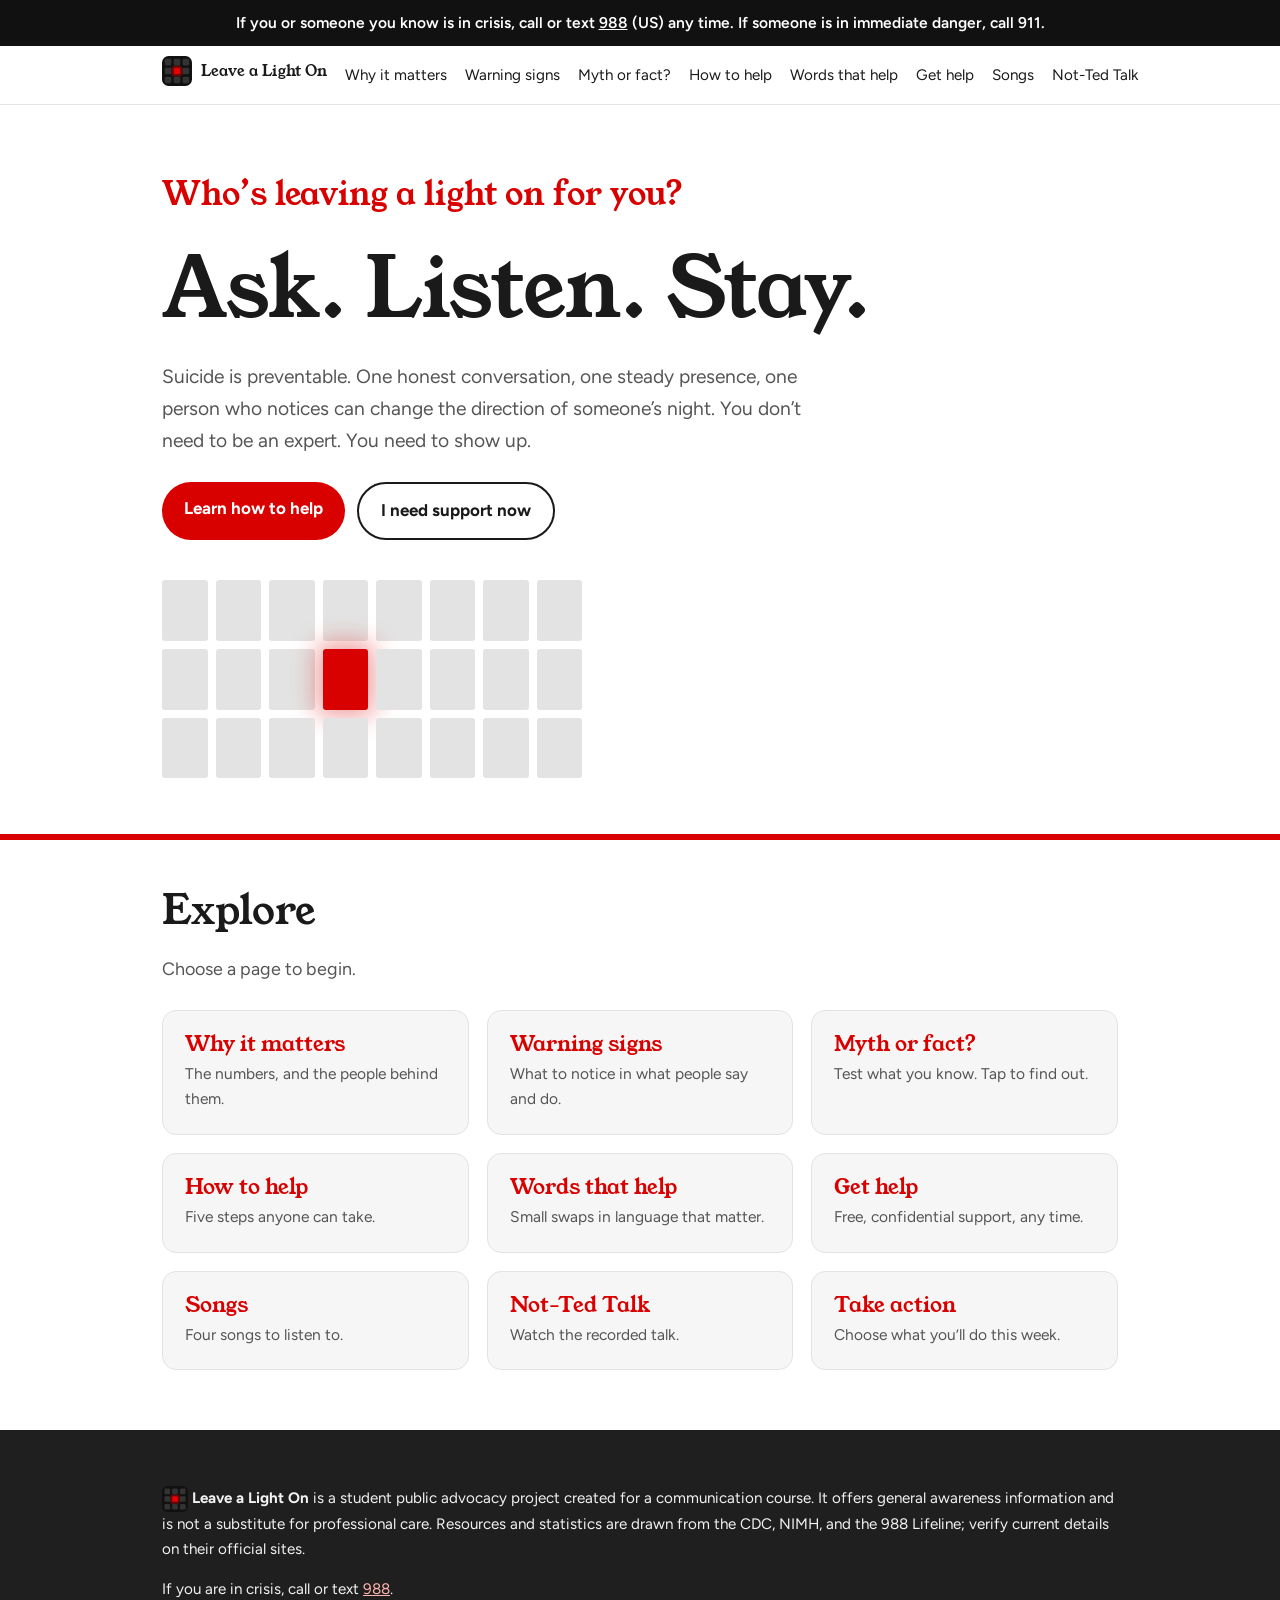
==== commit 189ec2e7: "Add files via upload" ====
--- a/index.html
+++ b/index.html
@@ -10,7 +10,7 @@
 </head>
 <body>
 <div class="crisis" role="region" aria-label="Crisis support">If you or someone you know is in crisis, call or text <a href="tel:988">988</a> (US) any time. If someone is in immediate danger, call 911.</div>
-<nav aria-label="Main"><div class="wrap"><a class="brand" href="./"><b class="logo"><svg class="mark" viewBox="0 0 32 32" width="30" height="30" aria-hidden="true"><rect width="32" height="32" rx="7" fill="#111"/><g fill="#333"><rect x="3" y="3" width="7" height="7" rx="1.5"/><rect x="12.5" y="3" width="7" height="7" rx="1.5"/><rect x="22" y="3" width="7" height="7" rx="1.5"/><rect x="3" y="12.5" width="7" height="7" rx="1.5"/><rect x="22" y="12.5" width="7" height="7" rx="1.5"/><rect x="3" y="22" width="7" height="7" rx="1.5"/><rect x="12.5" y="22" width="7" height="7" rx="1.5"/><rect x="22" y="22" width="7" height="7" rx="1.5"/></g><rect x="10" y="10" width="12" height="12" rx="4" fill="#e60000" opacity=".35"/><rect x="12.5" y="12.5" width="7" height="7" rx="1.5" fill="#e60000"/></svg>Leave a Light On</b></a><a href="why">Why it matters</a><a href="signs">Warning signs</a><a href="myths">Myth or fact?</a><a href="help">How to help</a><a href="words">Words that help</a><a href="help-now">Get help</a><a href="songs">Songs</a><a href="act">Take action</a></div></nav>
+<nav aria-label="Main"><div class="wrap"><a class="brand" href="./"><b class="logo"><svg class="mark" viewBox="0 0 32 32" width="30" height="30" aria-hidden="true"><rect width="32" height="32" rx="7" fill="#111"/><g fill="#333"><rect x="3" y="3" width="7" height="7" rx="1.5"/><rect x="12.5" y="3" width="7" height="7" rx="1.5"/><rect x="22" y="3" width="7" height="7" rx="1.5"/><rect x="3" y="12.5" width="7" height="7" rx="1.5"/><rect x="22" y="12.5" width="7" height="7" rx="1.5"/><rect x="3" y="22" width="7" height="7" rx="1.5"/><rect x="12.5" y="22" width="7" height="7" rx="1.5"/><rect x="22" y="22" width="7" height="7" rx="1.5"/></g><rect x="10" y="10" width="12" height="12" rx="4" fill="#e60000" opacity=".35"/><rect x="12.5" y="12.5" width="7" height="7" rx="1.5" fill="#e60000"/></svg>Leave a Light On</b></a><a href="why">Why it matters</a><a href="signs">Warning signs</a><a href="myths">Myth or fact?</a><a href="help">How to help</a><a href="words">Words that help</a><a href="help-now">Get help</a><a href="songs">Songs</a><a href="talk">Not-Ted Talk</a><a href="act">Take action</a></div></nav>
 <main>
 <header class="hero"><div class="wrap">
 <p class="refrain">Who’s leaving a light on for you?</p>
@@ -19,7 +19,7 @@
 <div class="btns"><a class="btn" href="help">Learn how to help</a><a class="btn alt" href="help-now">I need support now</a></div>
 <div class="windows" aria-hidden="true"><i></i><i></i><i></i><i></i><i></i><i></i><i></i><i></i><i></i><i></i><i></i><i class="on"></i><i></i><i></i><i></i><i></i><i></i><i></i><i></i><i></i><i></i><i></i><i></i><i></i></div>
 </div></header>
-<section class="explore"><div class="wrap"><h2>Explore</h2><p class="lede">Choose a page to begin.</p><div class="grid"><a class="card tile" href="why"><h3>Why it matters</h3><p>The numbers, and the people behind them.</p></a><a class="card tile" href="signs"><h3>Warning signs</h3><p>What to notice in what people say and do.</p></a><a class="card tile" href="myths"><h3>Myth or fact?</h3><p>Test what you know. Tap to find out.</p></a><a class="card tile" href="help"><h3>How to help</h3><p>Five steps anyone can take.</p></a><a class="card tile" href="words"><h3>Words that help</h3><p>Small swaps in language that matter.</p></a><a class="card tile" href="help-now"><h3>Get help</h3><p>Free, confidential support, any time.</p></a><a class="card tile" href="songs"><h3>Songs</h3><p>Four songs to listen to.</p></a><a class="card tile" href="act"><h3>Take action</h3><p>Choose what you’ll do this week.</p></a></div></div></section>
+<section class="explore"><div class="wrap"><h2>Explore</h2><p class="lede">Choose a page to begin.</p><div class="grid"><a class="card tile" href="why"><h3>Why it matters</h3><p>The numbers, and the people behind them.</p></a><a class="card tile" href="signs"><h3>Warning signs</h3><p>What to notice in what people say and do.</p></a><a class="card tile" href="myths"><h3>Myth or fact?</h3><p>Test what you know. Tap to find out.</p></a><a class="card tile" href="help"><h3>How to help</h3><p>Five steps anyone can take.</p></a><a class="card tile" href="words"><h3>Words that help</h3><p>Small swaps in language that matter.</p></a><a class="card tile" href="help-now"><h3>Get help</h3><p>Free, confidential support, any time.</p></a><a class="card tile" href="songs"><h3>Songs</h3><p>Four songs to listen to.</p></a><a class="card tile" href="talk"><h3>Not-Ted Talk</h3><p>Watch the recorded talk.</p></a><a class="card tile" href="act"><h3>Take action</h3><p>Choose what you’ll do this week.</p></a></div></div></section>
 </main>
 <footer><div class="wrap">
 <p><svg class="mark" viewBox="0 0 32 32" width="26" height="26" aria-hidden="true"><rect width="32" height="32" rx="7" fill="#111"/><g fill="#333"><rect x="3" y="3" width="7" height="7" rx="1.5"/><rect x="12.5" y="3" width="7" height="7" rx="1.5"/><rect x="22" y="3" width="7" height="7" rx="1.5"/><rect x="3" y="12.5" width="7" height="7" rx="1.5"/><rect x="22" y="12.5" width="7" height="7" rx="1.5"/><rect x="3" y="22" width="7" height="7" rx="1.5"/><rect x="12.5" y="22" width="7" height="7" rx="1.5"/><rect x="22" y="22" width="7" height="7" rx="1.5"/></g><rect x="10" y="10" width="12" height="12" rx="4" fill="#e60000" opacity=".35"/><rect x="12.5" y="12.5" width="7" height="7" rx="1.5" fill="#e60000"/></svg> <b>Leave a Light On</b> is a student public advocacy project created for a communication course. It offers general awareness information and is not a substitute for professional care. Resources and statistics are drawn from the CDC, NIMH, and the 988 Lifeline; verify current details on their official sites.</p>
--- a/styles.css
+++ b/styles.css
@@ -62,3 +62,4 @@
 .tile{display:block;text-decoration:none;color:inherit;transition:border-color .15s}.tile:hover,.tile:focus-visible{border-color:var(--lamp)}.tile h3{color:var(--teal);margin-bottom:.2em}.tile p{margin:0;color:var(--muted);font-size:.97rem}
 .explore{padding-top:48px}.next{margin-top:40px}
 .song iframe.sp{border:0;border-radius:12px;margin-top:10px;display:block}
+.stage{aspect-ratio:16/9;background:#111;border:1px solid var(--line);border-radius:14px;display:grid;place-items:center;color:#fff;text-align:center;margin-top:26px;padding:20px}.stage .dot{display:block;width:34px;height:46px;border-radius:4px;background:var(--lamp);box-shadow:0 0 30px 8px rgba(217,0,0,.5);margin:0 auto 14px}.stage p{margin:0}.stage .sm{opacity:.75;font-size:.95rem;margin-top:.3em}
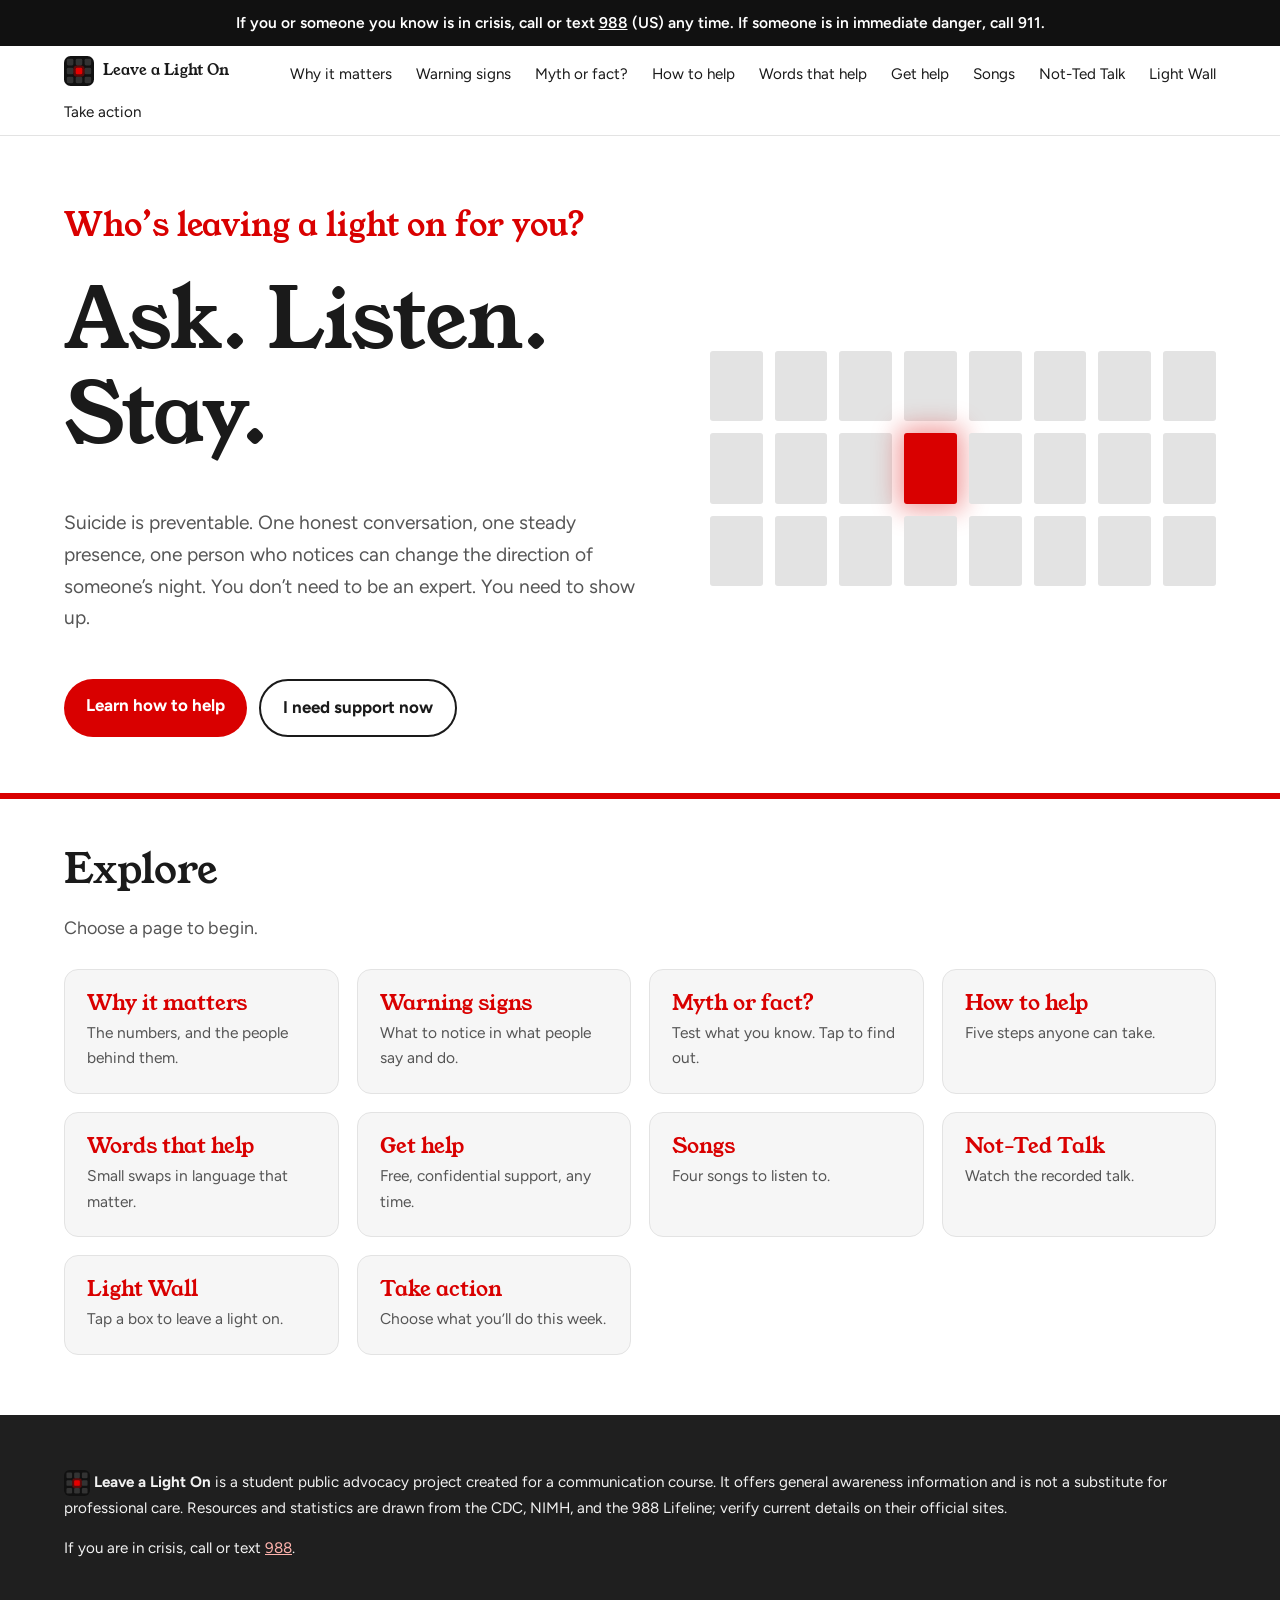
==== commit 3ee22d4d: "Add files via upload" ====
--- a/index.html
+++ b/index.html
@@ -10,7 +10,7 @@
 </head>
 <body>
 <div class="crisis" role="region" aria-label="Crisis support">If you or someone you know is in crisis, call or text <a href="tel:988">988</a> (US) any time. If someone is in immediate danger, call 911.</div>
-<nav aria-label="Main"><div class="wrap"><a class="brand" href="./"><b class="logo"><svg class="mark" viewBox="0 0 32 32" width="30" height="30" aria-hidden="true"><rect width="32" height="32" rx="7" fill="#111"/><g fill="#333"><rect x="3" y="3" width="7" height="7" rx="1.5"/><rect x="12.5" y="3" width="7" height="7" rx="1.5"/><rect x="22" y="3" width="7" height="7" rx="1.5"/><rect x="3" y="12.5" width="7" height="7" rx="1.5"/><rect x="22" y="12.5" width="7" height="7" rx="1.5"/><rect x="3" y="22" width="7" height="7" rx="1.5"/><rect x="12.5" y="22" width="7" height="7" rx="1.5"/><rect x="22" y="22" width="7" height="7" rx="1.5"/></g><rect x="10" y="10" width="12" height="12" rx="4" fill="#e60000" opacity=".35"/><rect x="12.5" y="12.5" width="7" height="7" rx="1.5" fill="#e60000"/></svg>Leave a Light On</b></a><a href="why">Why it matters</a><a href="signs">Warning signs</a><a href="myths">Myth or fact?</a><a href="help">How to help</a><a href="words">Words that help</a><a href="help-now">Get help</a><a href="songs">Songs</a><a href="talk">Not-Ted Talk</a><a href="act">Take action</a></div></nav>
+<nav aria-label="Main"><div class="wrap"><a class="brand" href="./"><b class="logo"><svg class="mark" viewBox="0 0 32 32" width="30" height="30" aria-hidden="true"><rect width="32" height="32" rx="7" fill="#111"/><g fill="#333"><rect x="3" y="3" width="7" height="7" rx="1.5"/><rect x="12.5" y="3" width="7" height="7" rx="1.5"/><rect x="22" y="3" width="7" height="7" rx="1.5"/><rect x="3" y="12.5" width="7" height="7" rx="1.5"/><rect x="22" y="12.5" width="7" height="7" rx="1.5"/><rect x="3" y="22" width="7" height="7" rx="1.5"/><rect x="12.5" y="22" width="7" height="7" rx="1.5"/><rect x="22" y="22" width="7" height="7" rx="1.5"/></g><rect x="10" y="10" width="12" height="12" rx="4" fill="#e60000" opacity=".35"/><rect x="12.5" y="12.5" width="7" height="7" rx="1.5" fill="#e60000"/></svg>Leave a Light On</b></a><a href="why">Why it matters</a><a href="signs">Warning signs</a><a href="myths">Myth or fact?</a><a href="help">How to help</a><a href="words">Words that help</a><a href="help-now">Get help</a><a href="songs">Songs</a><a href="talk">Not-Ted Talk</a><a href="lights">Light Wall</a><a href="act">Take action</a></div></nav>
 <main>
 <header class="hero"><div class="wrap">
 <p class="refrain">Who’s leaving a light on for you?</p>
@@ -19,7 +19,7 @@
 <div class="btns"><a class="btn" href="help">Learn how to help</a><a class="btn alt" href="help-now">I need support now</a></div>
 <div class="windows" aria-hidden="true"><i></i><i></i><i></i><i></i><i></i><i></i><i></i><i></i><i></i><i></i><i></i><i class="on"></i><i></i><i></i><i></i><i></i><i></i><i></i><i></i><i></i><i></i><i></i><i></i><i></i></div>
 </div></header>
-<section class="explore"><div class="wrap"><h2>Explore</h2><p class="lede">Choose a page to begin.</p><div class="grid"><a class="card tile" href="why"><h3>Why it matters</h3><p>The numbers, and the people behind them.</p></a><a class="card tile" href="signs"><h3>Warning signs</h3><p>What to notice in what people say and do.</p></a><a class="card tile" href="myths"><h3>Myth or fact?</h3><p>Test what you know. Tap to find out.</p></a><a class="card tile" href="help"><h3>How to help</h3><p>Five steps anyone can take.</p></a><a class="card tile" href="words"><h3>Words that help</h3><p>Small swaps in language that matter.</p></a><a class="card tile" href="help-now"><h3>Get help</h3><p>Free, confidential support, any time.</p></a><a class="card tile" href="songs"><h3>Songs</h3><p>Four songs to listen to.</p></a><a class="card tile" href="talk"><h3>Not-Ted Talk</h3><p>Watch the recorded talk.</p></a><a class="card tile" href="act"><h3>Take action</h3><p>Choose what you’ll do this week.</p></a></div></div></section>
+<section class="explore"><div class="wrap"><h2>Explore</h2><p class="lede">Choose a page to begin.</p><div class="grid"><a class="card tile" href="why"><h3>Why it matters</h3><p>The numbers, and the people behind them.</p></a><a class="card tile" href="signs"><h3>Warning signs</h3><p>What to notice in what people say and do.</p></a><a class="card tile" href="myths"><h3>Myth or fact?</h3><p>Test what you know. Tap to find out.</p></a><a class="card tile" href="help"><h3>How to help</h3><p>Five steps anyone can take.</p></a><a class="card tile" href="words"><h3>Words that help</h3><p>Small swaps in language that matter.</p></a><a class="card tile" href="help-now"><h3>Get help</h3><p>Free, confidential support, any time.</p></a><a class="card tile" href="songs"><h3>Songs</h3><p>Four songs to listen to.</p></a><a class="card tile" href="talk"><h3>Not-Ted Talk</h3><p>Watch the recorded talk.</p></a><a class="card tile" href="lights"><h3>Light Wall</h3><p>Tap a box to leave a light on.</p></a><a class="card tile" href="act"><h3>Take action</h3><p>Choose what you’ll do this week.</p></a></div></div></section>
 </main>
 <footer><div class="wrap">
 <p><svg class="mark" viewBox="0 0 32 32" width="26" height="26" aria-hidden="true"><rect width="32" height="32" rx="7" fill="#111"/><g fill="#333"><rect x="3" y="3" width="7" height="7" rx="1.5"/><rect x="12.5" y="3" width="7" height="7" rx="1.5"/><rect x="22" y="3" width="7" height="7" rx="1.5"/><rect x="3" y="12.5" width="7" height="7" rx="1.5"/><rect x="22" y="12.5" width="7" height="7" rx="1.5"/><rect x="3" y="22" width="7" height="7" rx="1.5"/><rect x="12.5" y="22" width="7" height="7" rx="1.5"/><rect x="22" y="22" width="7" height="7" rx="1.5"/></g><rect x="10" y="10" width="12" height="12" rx="4" fill="#e60000" opacity=".35"/><rect x="12.5" y="12.5" width="7" height="7" rx="1.5" fill="#e60000"/></svg> <b>Leave a Light On</b> is a student public advocacy project created for a communication course. It offers general awareness information and is not a substitute for professional care. Resources and statistics are drawn from the CDC, NIMH, and the 988 Lifeline; verify current details on their official sites.</p>
--- a/styles.css
+++ b/styles.css
@@ -8,7 +8,7 @@
 h1,h2,h3{font-family:"Young Serif",Georgia,serif;font-weight:400;line-height:1.15;margin:0 0 .5em}
 h2{font-size:clamp(1.8rem,4vw,2.5rem)}h3{font-size:1.3rem}
 a{color:var(--teal)}a:focus-visible,summary:focus-visible,button:focus-visible{outline:3px solid var(--lamp);outline-offset:3px}
-.wrap{max-width:1000px;margin:0 auto;padding:0 22px}
+.wrap{max-width:none;margin:0 auto;padding:0 clamp(22px,5vw,80px)}
 .crisis{background:#111;color:#fff;text-align:center;padding:10px 16px;font-weight:600;font-size:.97rem}
 .crisis a{color:#fff}
 nav{position:sticky;top:env(safe-area-inset-top,0px);z-index:5;background:var(--bg);border-bottom:1px solid var(--line)}
@@ -61,5 +61,13 @@
 nav a[aria-current="page"]{color:var(--teal);font-weight:700;text-decoration:underline}
 .tile{display:block;text-decoration:none;color:inherit;transition:border-color .15s}.tile:hover,.tile:focus-visible{border-color:var(--lamp)}.tile h3{color:var(--teal);margin-bottom:.2em}.tile p{margin:0;color:var(--muted);font-size:.97rem}
 .explore{padding-top:48px}.next{margin-top:40px}
+@media(min-width:900px){.hero .wrap{display:grid;grid-template-columns:minmax(0,1.15fr) minmax(0,1fr);column-gap:64px;align-items:center}.hero .wrap>*{grid-column:1}.hero .wrap>.windows{grid-column:2;grid-row:1/span 5;max-width:none;margin:0;gap:12px}}
+@media(min-width:1000px){nav .wrap{flex-wrap:wrap;overflow:visible;white-space:normal;gap:6px 24px}}
 .song iframe.sp{border:0;border-radius:12px;margin-top:10px;display:block}
-.stage{aspect-ratio:16/9;background:#111;border:1px solid var(--line);border-radius:14px;display:grid;place-items:center;color:#fff;text-align:center;margin-top:26px;padding:20px}.stage .dot{display:block;width:34px;height:46px;border-radius:4px;background:var(--lamp);box-shadow:0 0 30px 8px rgba(217,0,0,.5);margin:0 auto 14px}.stage p{margin:0}.stage .sm{opacity:.75;font-size:.95rem;margin-top:.3em}
+.stage{max-width:1200px;aspect-ratio:16/9;background:#111;border:1px solid var(--line);border-radius:14px;display:grid;place-items:center;color:#fff;text-align:center;margin-top:26px;padding:20px}.stage .dot{display:block;width:34px;height:46px;border-radius:4px;background:var(--lamp);box-shadow:0 0 30px 8px rgba(217,0,0,.5);margin:0 auto 14px}.stage p{margin:0}.stage .sm{opacity:.75;font-size:.95rem;margin-top:.3em}
+#lgrid{display:grid;gap:clamp(4px,.7vw,7px);grid-template-columns:repeat(auto-fill,minmax(46px,1fr));margin-top:20px}
+.lbox{aspect-ratio:1;border-radius:8px;border:1.5px solid transparent;background:var(--line);padding:0;cursor:pointer;transition:background .35s ease,box-shadow .35s ease,transform .15s ease;-webkit-tap-highlight-color:transparent;touch-action:manipulation}
+.lbox:active{transform:scale(.94)}.lbox:focus-visible{outline:3px solid var(--lamp);outline-offset:3px}
+.lbox.on{background:radial-gradient(circle at 50% 45%,#ff9a90 0%,var(--lamp) 60%,#a80000 100%);box-shadow:0 0 10px 2px rgba(217,0,0,.45),0 0 26px 5px rgba(217,0,0,.2);cursor:default}
+.lcount{font-weight:700;font-size:1.25rem;color:var(--teal);min-height:1.5em;margin:18px 0 0}
+@media (prefers-reduced-motion:reduce){.lbox,.lbox:active{transition:none;transform:none}}
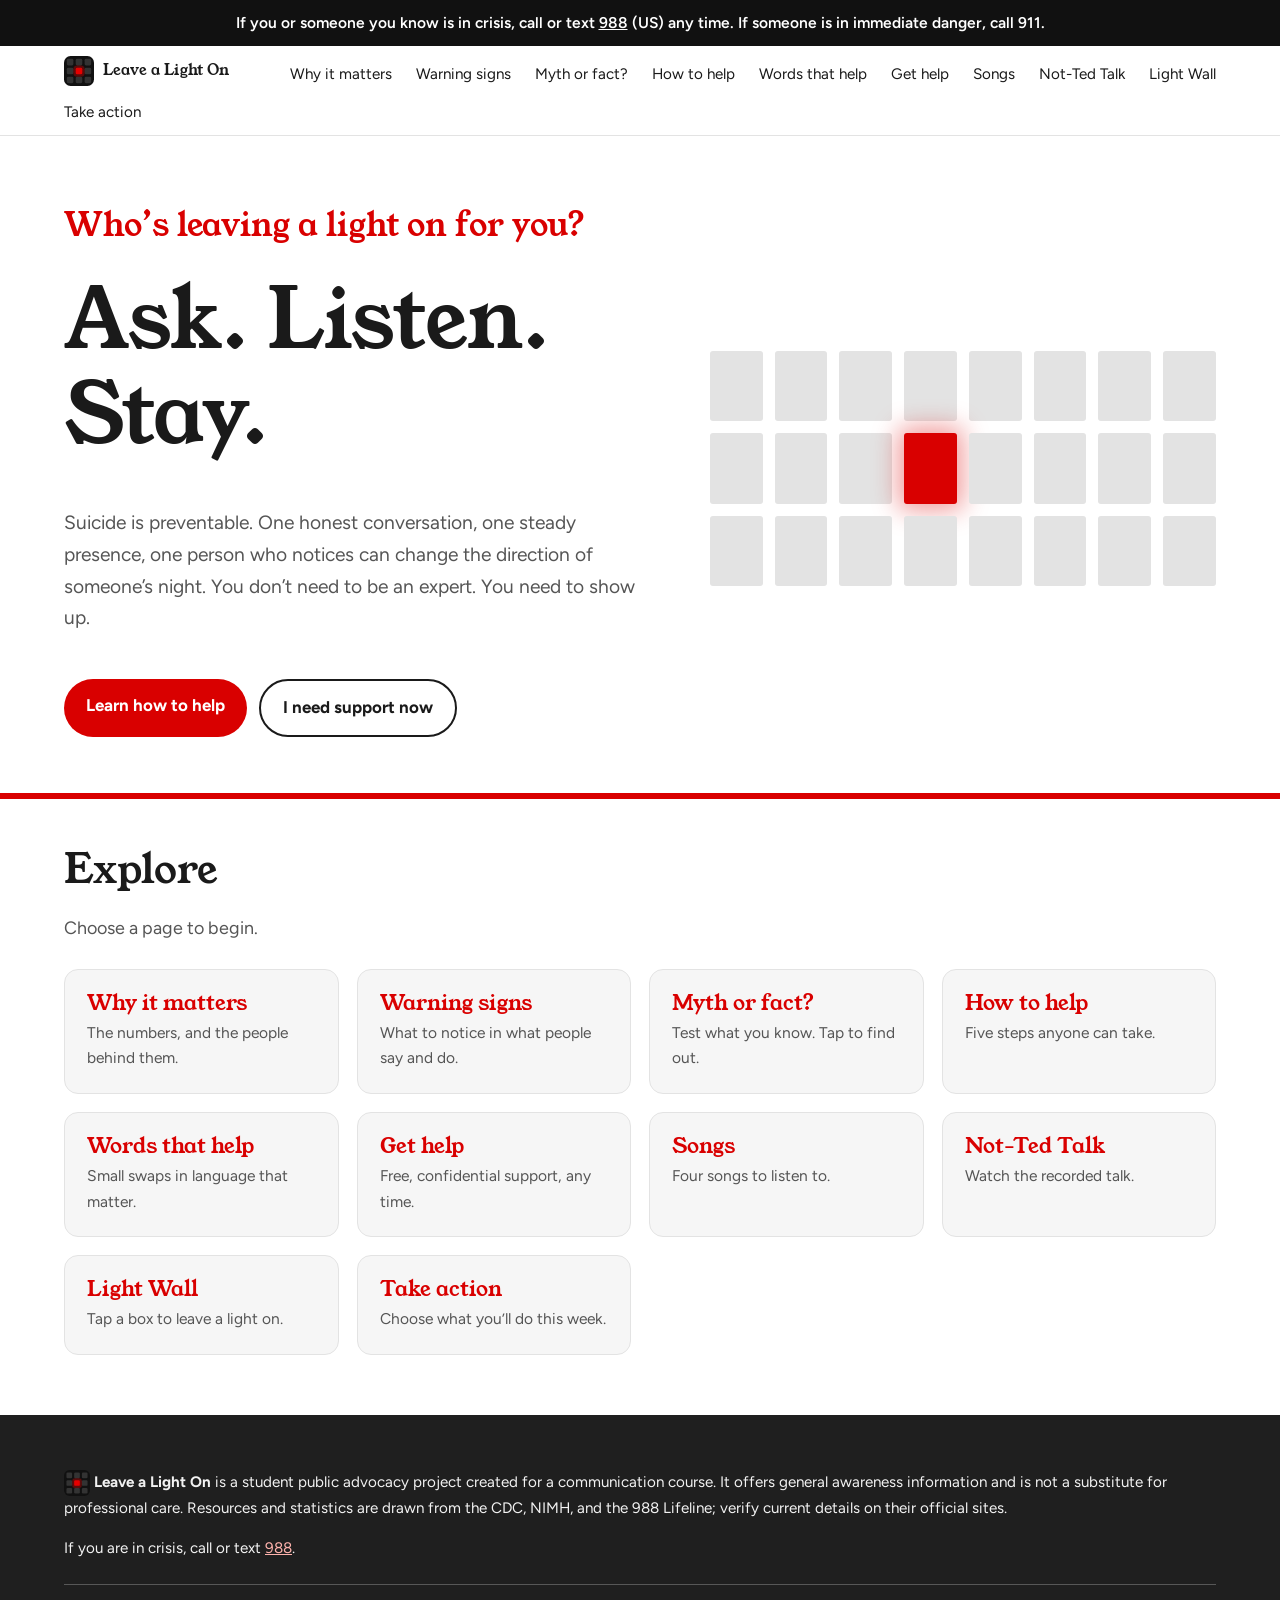
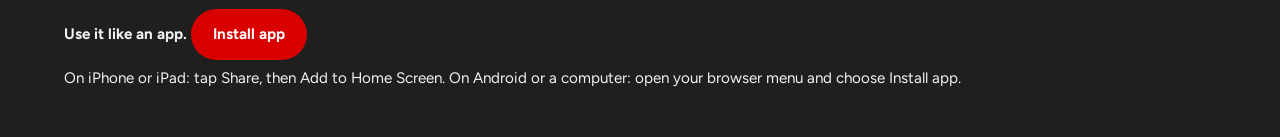
==== commit 84582c22: "Add files via upload" ====
--- a/index.html
+++ b/index.html
@@ -7,6 +7,12 @@
 <link rel="icon" type="image/svg+xml" href="data:image/svg+xml,%3Csvg xmlns='http://www.w3.org/2000/svg' viewBox='0 0 32 32'%3E%3Crect width='32' height='32' rx='7' fill='%23111'/%3E%3Cg fill='%23333'%3E%3Crect x='3' y='3' width='7' height='7' rx='1.5'/%3E%3Crect x='12.5' y='3' width='7' height='7' rx='1.5'/%3E%3Crect x='22' y='3' width='7' height='7' rx='1.5'/%3E%3Crect x='3' y='12.5' width='7' height='7' rx='1.5'/%3E%3Crect x='22' y='12.5' width='7' height='7' rx='1.5'/%3E%3Crect x='3' y='22' width='7' height='7' rx='1.5'/%3E%3Crect x='12.5' y='22' width='7' height='7' rx='1.5'/%3E%3Crect x='22' y='22' width='7' height='7' rx='1.5'/%3E%3C/g%3E%3Crect x='10' y='10' width='12' height='12' rx='4' fill='%23e60000' opacity='.35'/%3E%3Crect x='12.5' y='12.5' width='7' height='7' rx='1.5' fill='%23e60000'/%3E%3C/svg%3E">
 <link rel="stylesheet" href="https://fonts.googleapis.com/css2?family=Figtree:wght@400;600;700&family=Young+Serif&display=swap">
 <link rel="stylesheet" href="styles.css">
+<link rel="manifest" href="manifest.webmanifest">
+<link rel="apple-touch-icon" href="apple-touch-icon.png">
+<meta name="theme-color" content="#111111">
+<meta name="mobile-web-app-capable" content="yes">
+<meta name="apple-mobile-web-app-title" content="Light On">
+
 </head>
 <body>
 <div class="crisis" role="region" aria-label="Crisis support">If you or someone you know is in crisis, call or text <a href="tel:988">988</a> (US) any time. If someone is in immediate danger, call 911.</div>
@@ -24,6 +30,8 @@
 <footer><div class="wrap">
 <p><svg class="mark" viewBox="0 0 32 32" width="26" height="26" aria-hidden="true"><rect width="32" height="32" rx="7" fill="#111"/><g fill="#333"><rect x="3" y="3" width="7" height="7" rx="1.5"/><rect x="12.5" y="3" width="7" height="7" rx="1.5"/><rect x="22" y="3" width="7" height="7" rx="1.5"/><rect x="3" y="12.5" width="7" height="7" rx="1.5"/><rect x="22" y="12.5" width="7" height="7" rx="1.5"/><rect x="3" y="22" width="7" height="7" rx="1.5"/><rect x="12.5" y="22" width="7" height="7" rx="1.5"/><rect x="22" y="22" width="7" height="7" rx="1.5"/></g><rect x="10" y="10" width="12" height="12" rx="4" fill="#e60000" opacity=".35"/><rect x="12.5" y="12.5" width="7" height="7" rx="1.5" fill="#e60000"/></svg> <b>Leave a Light On</b> is a student public advocacy project created for a communication course. It offers general awareness information and is not a substitute for professional care. Resources and statistics are drawn from the CDC, NIMH, and the 988 Lifeline; verify current details on their official sites.</p>
 <p>If you are in crisis, call or text <a href="tel:988">988</a>.</p>
+<div class="install"><p><b>Use it like an app.</b> <button type="button" class="btn" id="installBtn" hidden>Install app</button></p><p id="installTip">On iPhone or iPad: tap Share, then Add to Home Screen. On Android or a computer: open your browser menu and choose Install app.</p></div>
 </div></footer>
+<script src="app.js" defer></script>
 </body>
 </html>
--- a/styles.css
+++ b/styles.css
@@ -71,3 +71,4 @@
 .lbox.on{background:radial-gradient(circle at 50% 45%,#ff9a90 0%,var(--lamp) 60%,#a80000 100%);box-shadow:0 0 10px 2px rgba(217,0,0,.45),0 0 26px 5px rgba(217,0,0,.2);cursor:default}
 .lcount{font-weight:700;font-size:1.25rem;color:var(--teal);min-height:1.5em;margin:18px 0 0}
 @media (prefers-reduced-motion:reduce){.lbox,.lbox:active{transition:none;transform:none}}
+.install{margin-top:22px;padding-top:18px;border-top:1px solid rgba(255,255,255,.25)}.install .btn{border:0;cursor:pointer;font:inherit;font-weight:700}.install p{margin:.4em 0}
